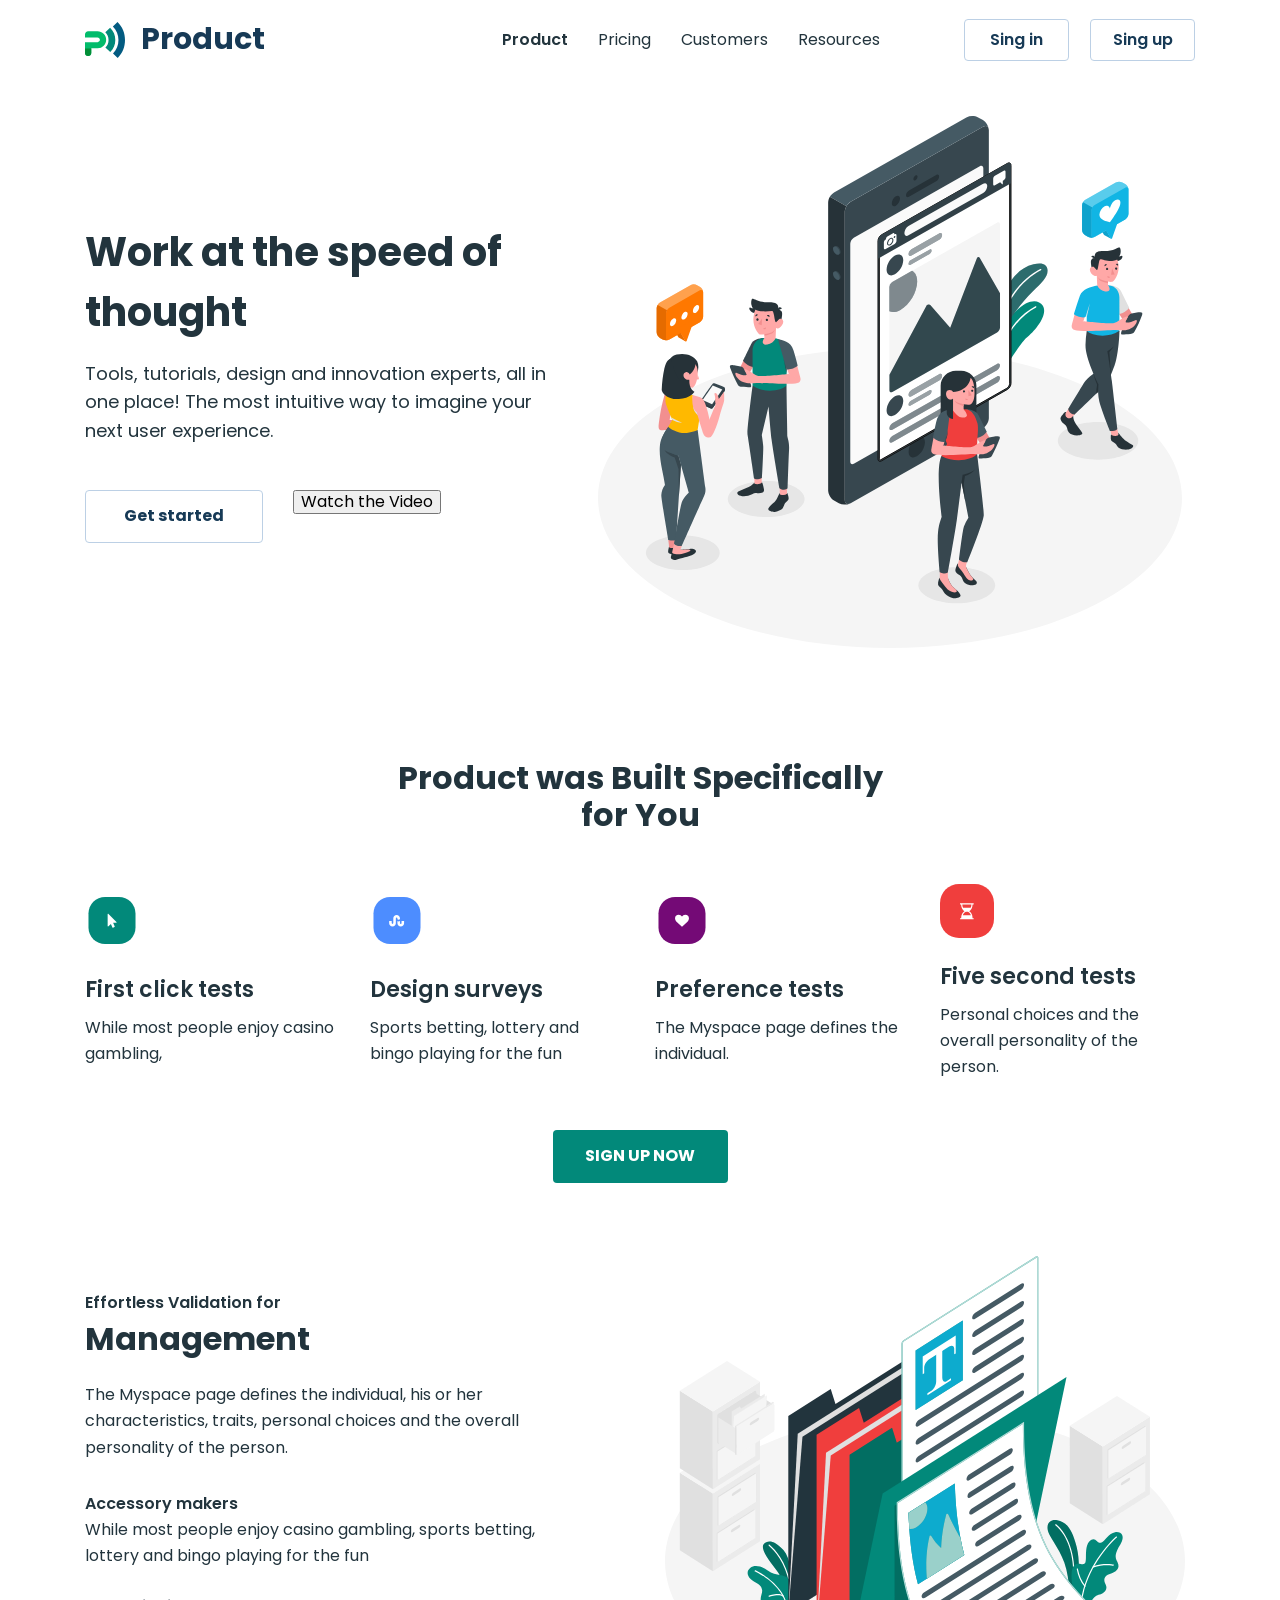
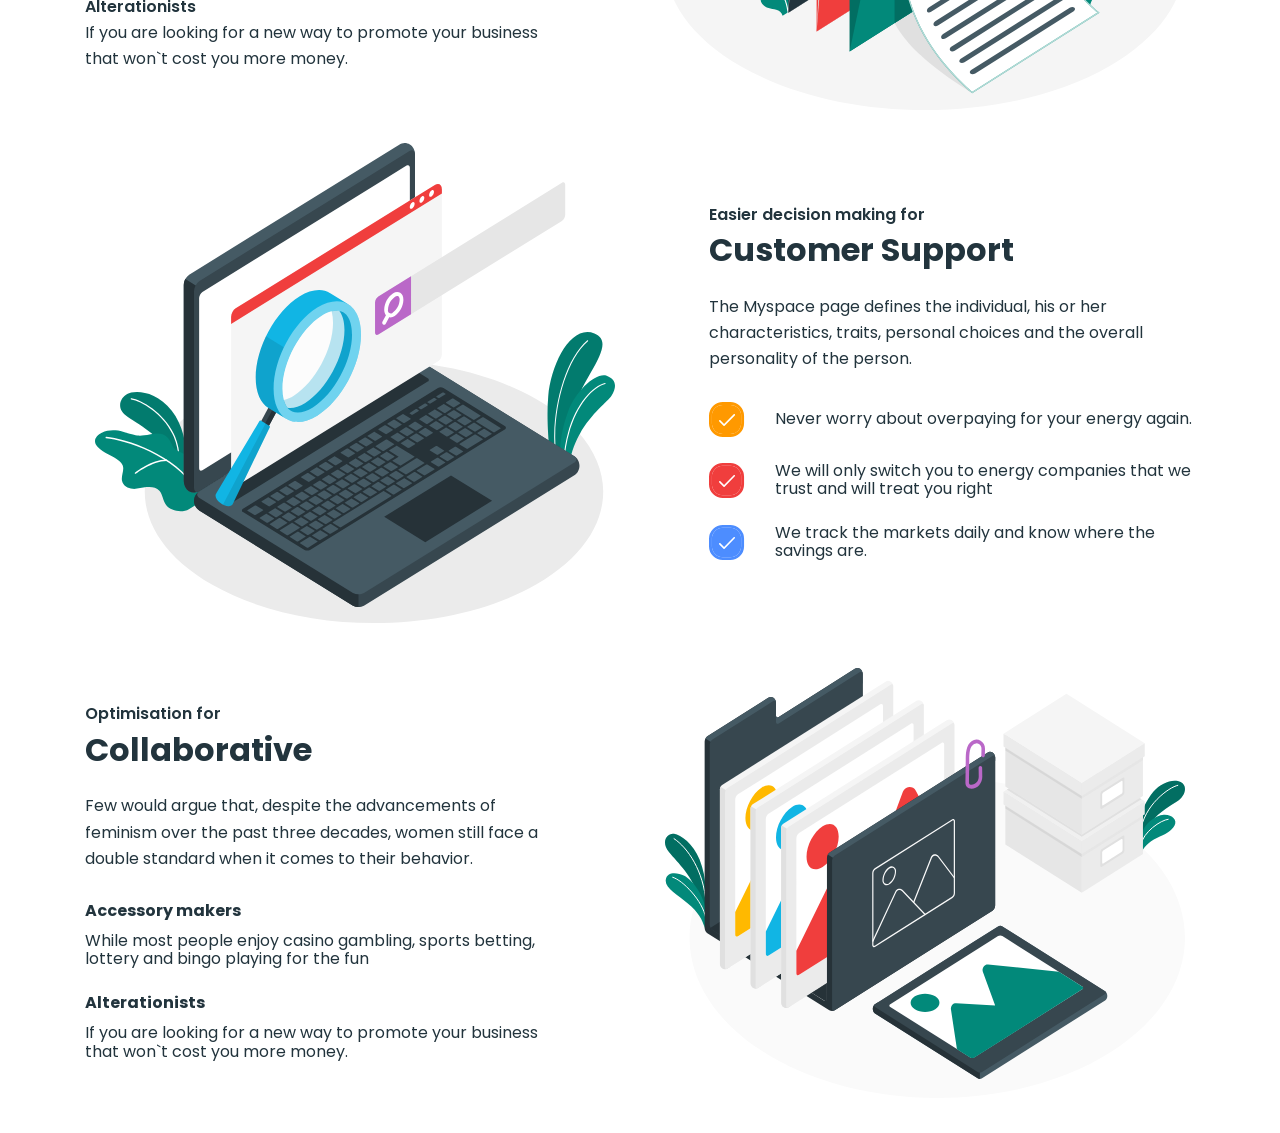
==== index.html @ 0f81ff78 "services" ====
<!DOCTYPE html>
<html lang="en">
<head>
    <meta charset="UTF-8">
    <meta name="viewport" content="width=device-width, initial-scale=1.0">
    <link rel="icon" href="./image/logo.svg" type="image/svg+xml">
    <title>Busines promotion</title>
    <link rel="stylesheet" href="https://cdnjs.cloudflare.com/ajax/libs/modern-normalize/3.0.1/modern-normalize.min.css"
        integrity="sha512-q6WgHqiHlKyOqslT/lgBgodhd03Wp4BEqKeW6nNtlOY4quzyG3VoQKFrieaCeSnuVseNKRGpGeDU3qPmabCANg=="
        crossorigin="anonymous" referrerpolicy="no-referrer" />
    <link rel="preconnect" href="https://fonts.googleapis.com">
    <link rel="preconnect" href="https://fonts.gstatic.com" crossorigin>
    <link
        href="https://fonts.googleapis.com/css2?family=Inter:wght@500;700&family=Montserrat:wght@400;500;600;700&family=Poppins:wght@500;700&family=Roboto:wght@400;500;700;900&display=swap"
        rel="stylesheet">
    <link rel="stylesheet" href="./css/style.css">
</head>
<body>
    <!-- header -->
    <header class="header">
        <div class="container header-container">
            <a class="header-logo logo" href="./index.html">
                <img src="./image/logo.svg" alt="logo" width="40" height="36">
                Product
            </a>
            <nav class="header-nav">
    
                <ul class="header-nav-list">
                    <li class="header-nav-item"><a class="header-nav-link current" href="./index.html">Product</a></li>
                    <li class="header-nav-item"><a class="header-nav-link" href="./pricing.html">Pricing</a></li>
                    <li class="header-nav-item"><a class="header-nav-link" href="./customers.html">Customers</a></li>
                    <li class="header-nav-item"><a class="header-nav-link" href="./resources.html">Resources</a></li>
                </ul>
    
            </nav>
            <ul class="header-btn-list">
                <li class="header-btn-item"><button class="header-btn" type="button">Sing in</button></li>
                <li class="header-btn-item"><button class="header-btn" type="button">Sing up</button></li>
            </ul>
        </div>
    </header>
    <main>
        <section class="hero">
        <div class="container hero-container">
                <div>
                    <div>
                        <h1 class="hero-title">Work at the speed of thought</h1>
                        <p class="hero-text">Tools, tutorials, design and innovation experts, all in one place! The most intuitive way to imagine your next user experience.</p>
                    </div>
                    <ul class="hero-btn-list">
                        <li class="hero-btn-item"><button class="hero-btn get-started" type="button">Get started</button></li>
                        <li class="hero-btn-item"><button class="hero-btn" type="button">Watch the Video</button></li>
                    </ul>
                </div>
                <img src="./image/hero-img.svg" alt="hero-img" width="610" height="555">
        </div>
        </section>
        <section class="product">
            <h2 class="product-title">Product was Built Specifically for You</h2>
            <div class="product-container container">
                <ul class="product-list">
                    <li class="product-item">
                        <img class="product-item-img" src="./image/icon-1.svg" alt="icon-1" width="54" height="54">
                        <h3 class="product-item-title">First click tests</h3>
                        <p class="product-item-text">While most people enjoy casino gambling,</p>
                    </li>
                    <li class="product-item">
                        <img class="product-item-img" src="./image/icon-2.svg" alt="icon-2" width="54" height="54">
                        <h3 class="product-item-title">Design surveys</h3>
                        <p class="product-item-text">Sports betting, lottery and bingo playing for the fun</p>
                    </li>
                    <li class="product-item">
                        <img class="product-item-img" src="./image/icon-3.svg" alt="icon-3" width="54" height="54">
                        <h3 class="product-item-title">Preference tests</h3>
                        <p class="product-item-text">The Myspace page defines the individual.</p>
                    </li>
                    <li class="product-item">
                        <img class="product-item-img" src="./image/icon-4.svg" alt="icon-4" width="54" height="54">
                        <h3 class="product-item-title">Five second tests</h3>
                        <p class="product-item-text">Personal choices and the overall personality of the person. </p>
                    </li>
                </ul>
            </div>
            <button class="product-btn" type="button">sign up now</button>
        </section>
        <section class="services">
            <h2 class="services-title hidden">Services</h2>
            <div class="container sirvices-container">
                <ul class="services-list">
                    <li class="services-item">
                        <div class="item">
                            <div class="item-text">
                                <span class="services-item-subtitle">Effortless Validation for</span>
                                <h3 class="services-item-title">Management</h3>
                                <p class="services-item-text">The Myspace page defines the individual, his or her characteristics, traits, personal choices and the overall
                                    personality of the person.
                                </p>
                                <ul class="management-list">
                                    <li class="management-item">
                                        <h4 class="management-item-title">Accessory makers</h4>
                                        <p class="management-item-text">While most people enjoy casino gambling, sports betting, lottery and bingo playing for the fun</p>
                                    </li>
                                    <li class="management-item">
                                        <h4 class="management-item-title">Alterationists</h4>
                                        <p class="management-item-text">If you are looking for a new way to promote your business that won`t cost you more money. </p>
                                    </li>
                                </ul>
                            </div>
                            <div class="item-img"><img src="./image/management-img.svg" alt="management-img" width="540" height="500"></div>
                        </div>
                    </li>
                    <li class="services-item">
                        <div class="item second-item">
                            <div class="item-text">
                                <span class="services-item-subtitle">Easier decision making for</span>
                                <h3 class="services-item-title">Customer Support</h3>
                                <p class="services-item-text">The Myspace page defines the individual, his or her characteristics, traits, personal choices and the overall
                                    personality of the person.</p>
                                <ul class="support-list">
                                    <li class="support-item">
                                        <img src="./image/icon-orange.svg" alt="">
                                        <p class="support-item-text">Never worry about overpaying for your energy again. </p>
                                    </li>
                                    <li class="support-item">
                                        <img src="./image/icon-red.svg" alt="">
                                        <p class="support-item-text">We will only switch you to energy companies that we trust and will treat you right</p>
                                    </li>
                                    <li class="support-item">
                                        <img src="./image/icon-blue.svg" alt="">
                                        <p class="support-item-text">We track the markets daily and know where the savings are.</p>
                                    </li>
                                </ul>
                            </div>
                            <div class="item-img"><img src="./image/support-img.svg" alt="support-img" width="540" height="500"></div>
                        </div>
                    </li>
                    <li class="services-item">
                        <div class="item">
                            <div class="item-text">
                                <span class="services-item-subtitle">Optimisation for</span>
                                <h3 class="services-item-title">Collaborative</h3>
                                <p class="services-item-text">Few would argue that, despite the advancements of feminism over the past three decades, women still face a double
                                    standard when it comes to their behavior.</p>
                                <ul class="collaborative-list">
                                    <li class="collaborative-item">
                                        <h4 class="collaborative-item-title">Accessory makers</h4>
                                        <p class="collaborative-item-text">While most people enjoy casino gambling, sports betting, lottery and bingo playing for the fun</p>
                                    </li>
                                    <li class="collaborative-item">
                                        <h4 class="collaborative-item-title">Alterationists</h4>
                                        <p class="collaborative-item-text">If you are looking for a new way to promote your business that won`t cost you more money. </p>
                                    </li>
                                </ul>
                            </div>
                            <div class="item-img"><img src="./image/collaboration-img.svg" alt="collaboration-img" width="540" height="500"></div>
                        </div>
                    </li>
                </ul>
            </div>
        </section>
    </main>
</body>
</html>
---- css/style.css ----
body {
    font-family: Poppins, sans-serif;
    color: #22343d;
    background-color: #fff;
}

a {
    text-decoration: none;
}

ul {
    list-style-type: none;
    padding-left: 0;
    margin: 0;
}

h1, h2, h3, h4, h5, h6, p {
    margin: 0;
}

img {
    display: block;
}

button {
    cursor: pointer;
    font-family: inherit;
}

.hidden {
    position: absolute;
    width: 1px;
    height: 1px;
    padding: 0;
    margin: -1px;
    overflow: hidden;
    clip: rect(0, 0, 0, 0);
    white-space: nowrap;
    border: 0;
}

/* HEADER */

.header {
}

.header-container {
    display: flex;
    align-items: center;
}

.header-logo {
    margin-right: 237px;
    display: flex;
    align-items: center;
    gap: 16px;
    font-weight: 700;
    font-size: 30px;
    line-height: 0.93;
    color: #173a56;
}

.logo {

}

.header-nav {
    margin-right: auto;
}

.header-nav-list {
    display: flex;
    gap: 30px;
}

.header-nav-item {}

.header-nav-link {
    padding: 26px 0;
    display: block;
    line-height: 175%;
    color: #22343d;
}

.current {
    font-weight: 600;
}

.header-btn-list {
    display: flex;
    gap: 21px;
}

.header-btn-item {}

.header-btn {
    border: 1px solid #bcd0e5;
    border-radius: 4px;
    min-width: 105px;
    height: 42px;
    background-color: transparent;
    font-weight: 600;
    text-align: center;
    color: #173a56;
}

.header-btn:hover,
.header-btn:focus {
    color: #fff;
    border: none;
    background-color: #02897a;
}

.container {
    margin: 0 auto;
    padding: 0 20px;
    width: 1150px;
}

/* HERO */

.hero {
    padding-top: 25px;
    padding-bottom: 100px;
}

.hero-container {
    display: flex;
    align-items: center;
    justify-content: space-between;
}

.hero-btn-list {
    display: flex;
    gap: 30px;
    margin-top: 45px;
}

.hero-text {
    max-width: 465px;
    font-size: 18px;
    line-height: 156%;
    font-weight: 400;
    margin-top: 18px;
}

.hero-title {
    max-width: 452px;
    font-weight: 700;
    font-size: 40px;
    line-height: 150%;
    color: #22343d
}

.get-started {
    border: 1px solid #bcd0e5;
    background-color: transparent;
    font-weight: 700;
    text-align: center;
    color: #173a56;
    border-radius: 4px;
    width: 178px;
    height: 53px;
}

.get-started:hover,
.get-started:focus {
    color: #fff;
    background-color: #02897a;
    border: none;
}

/* PRODUCT */

.product {
    padding-bottom: 50px;
}

.product-title {
    font-weight: 700;
    font-size: 32px;
    text-align: center;
    padding-bottom: 50px;
    max-width: 530px;
    margin: 0 auto;
}

.product-container {
}

.product-list {
    flex-direction: row;
    display: flex;
    align-items: center;
    justify-content: space-between;
    gap: 30px;
    margin-bottom: 50px;
}

.product-item-title {
    margin-bottom: 13px;
    font-weight: 600;
    font-size: 22px;
    color: #22343d;
}

.product-item-text {
    font-weight: 400;
    font-size: 16px;
    line-height: 163%;
    color: #22343d;
}

.product-item-img {
    margin-bottom: 26px;
}

.product-item {
    flex-direction: column;
    width: calc((100% - 90px) / 4);
    
}

.product-btn {
    border: none;
    border-radius: 4px;
    min-width: 175px;
    min-height: 53px;
    background-color: #02897a;
    font-weight: 700;
    color: #fff;
    text-transform: uppercase;
    display: block;
    margin-right: auto;
    margin-left: auto;
}

/* SERVICES */

.services {}

.services-title {}

.sirvices-container {
}

.services-list {
}

.second-item {
    flex-direction: row-reverse;
}

.services-item {
    display: flex;
    align-items: center;
}

.item {
    display: flex;
    gap: 84px;

}

.item-text {
    display: flex;
    flex-direction: column;
    justify-content: center;
}

.services-item-title {
    font-weight: 700;
    font-size: 32px;
    margin-top: 8px;
    margin-bottom: 25px;
}

.services-item-text {
    line-height: 163%;
    margin-bottom: 30px;
}

.management-list {
    display: flex;
    flex-direction: column;
    gap: 25px;
}

.management-item {}

.management-item-title {
    font-weight: 600;
    line-height: 163%;
}

.management-item-text {
    line-height: 163%;
}

.item-img {}

.support-list {
    display: flex;
    flex-direction: column;
    gap: 25px;
}

.support-item {
    display: flex;
    gap: 30px;
}

.support-item-text {
    display: flex;
    flex-direction: column;
    justify-content: center;
}

.collaborative-list {
    display: flex;
    flex-direction: column;
    gap: 25px;
}

.collaborative-item {}

.collaborative-item-title {
    margin-bottom: 12px;
}

.collaborative-item-text {}

.services-item-subtitle {
    font-weight: 600;
}
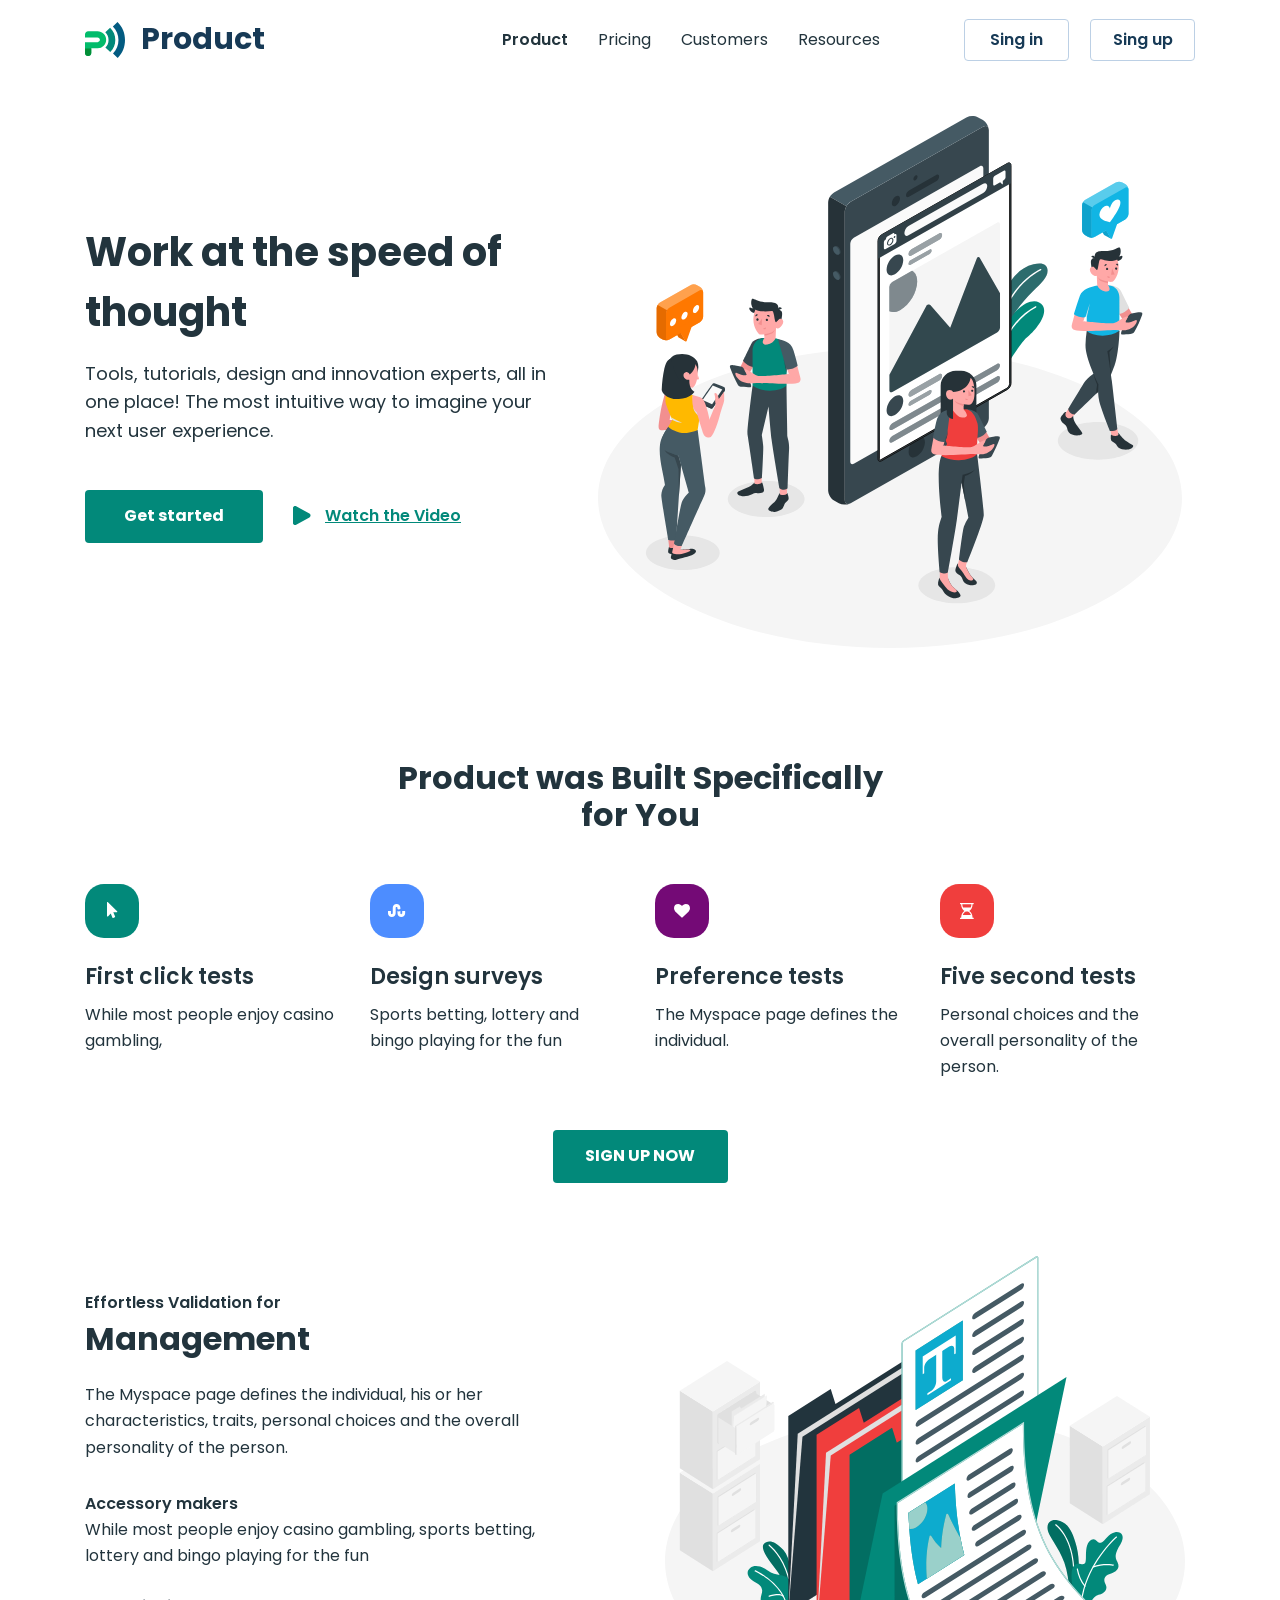
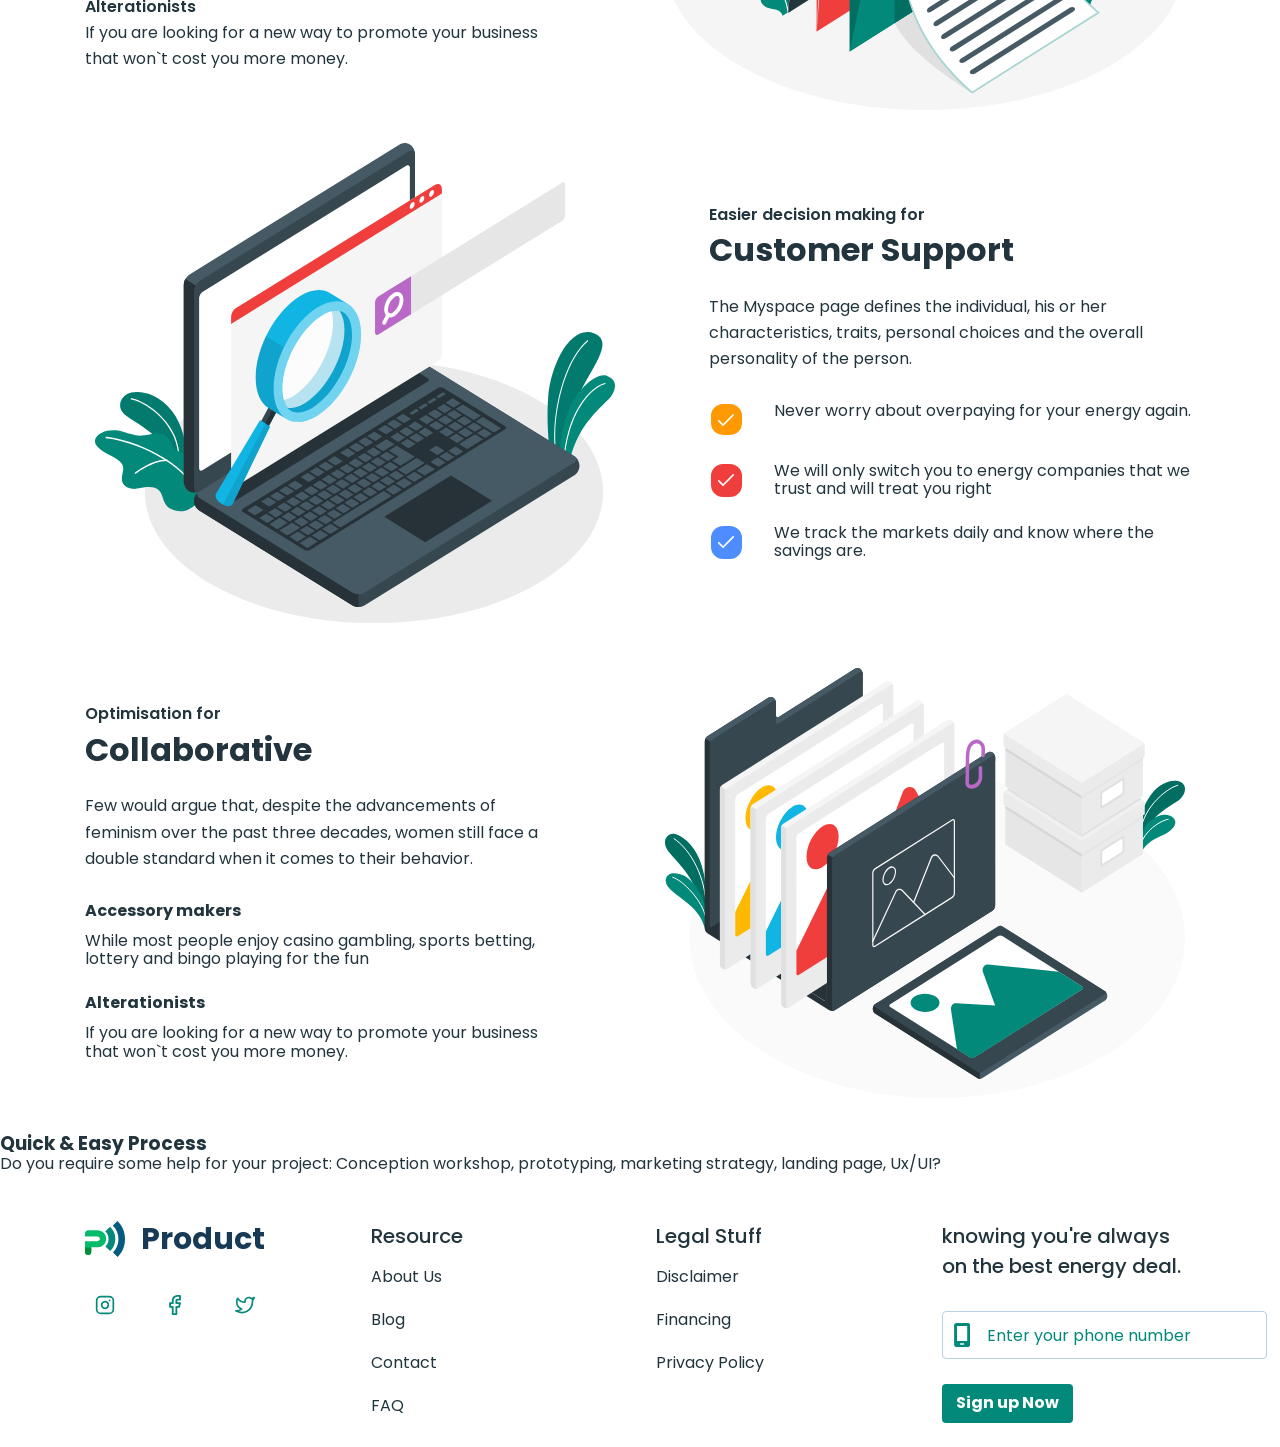
==== commit fdf38b46: "new section" ====
--- a/index.html
+++ b/index.html
@@ -48,8 +48,12 @@
                         <p class="hero-text">Tools, tutorials, design and innovation experts, all in one place! The most intuitive way to imagine your next user experience.</p>
                     </div>
                     <ul class="hero-btn-list">
-                        <li class="hero-btn-item"><button class="hero-btn get-started" type="button">Get started</button></li>
-                        <li class="hero-btn-item"><button class="hero-btn" type="button">Watch the Video</button></li>
+                        <li class="hero-btn-item">
+                            <button class="hero-btn get-started" type="button">Get started</button>
+                        </li>
+                        <li class="hero-btn-item">
+                            <button class="hero-btn video-btn" type="button">Watch the Video</button>
+                        </li>
                     </ul>
                 </div>
                 <img src="./image/hero-img.svg" alt="hero-img" width="610" height="555">
@@ -60,22 +64,38 @@
             <div class="product-container container">
                 <ul class="product-list">
                     <li class="product-item">
-                        <img class="product-item-img" src="./image/icon-1.svg" alt="icon-1" width="54" height="54">
+                        <!-- <div class="product-box">
+                            <svg class="prosuct-icon" width="11" height="18">
+                                <use href="./image/icons.svg#icon-cursor"></use>
+                            </svg>
+                        </div> -->
                         <h3 class="product-item-title">First click tests</h3>
                         <p class="product-item-text">While most people enjoy casino gambling,</p>
                     </li>
                     <li class="product-item">
-                        <img class="product-item-img" src="./image/icon-2.svg" alt="icon-2" width="54" height="54">
+                        <!-- <div class="product-box">
+                            <svg class="prosuct-icon" width="18" height="18">
+                                <use href="./image/icons.svg#icon-wave"></use>
+                            </svg>
+                        </div> -->
                         <h3 class="product-item-title">Design surveys</h3>
                         <p class="product-item-text">Sports betting, lottery and bingo playing for the fun</p>
                     </li>
                     <li class="product-item">
-                        <img class="product-item-img" src="./image/icon-3.svg" alt="icon-3" width="54" height="54">
+                        <!-- <div class="product-box">
+                            <svg class="prosuct-icon" width="16" height="18">
+                                <use href="./image/icons.svg#icon-heart"></use>
+                            </svg>
+                        </div> -->
                         <h3 class="product-item-title">Preference tests</h3>
                         <p class="product-item-text">The Myspace page defines the individual.</p>
                     </li>
                     <li class="product-item">
-                        <img class="product-item-img" src="./image/icon-4.svg" alt="icon-4" width="54" height="54">
+                        <!-- <div class="product-box">
+                            <svg class="prosuct-icon" width="14" height="18">
+                                <use href="./image/icons.svg#icon-clock"></use>
+                            </svg>
+                        </div> -->
                         <h3 class="product-item-title">Five second tests</h3>
                         <p class="product-item-text">Personal choices and the overall personality of the person. </p>
                     </li>
@@ -118,15 +138,12 @@
                                     personality of the person.</p>
                                 <ul class="support-list">
                                     <li class="support-item">
-                                        <img src="./image/icon-orange.svg" alt="">
                                         <p class="support-item-text">Never worry about overpaying for your energy again. </p>
                                     </li>
                                     <li class="support-item">
-                                        <img src="./image/icon-red.svg" alt="">
                                         <p class="support-item-text">We will only switch you to energy companies that we trust and will treat you right</p>
                                     </li>
                                     <li class="support-item">
-                                        <img src="./image/icon-blue.svg" alt="">
                                         <p class="support-item-text">We track the markets daily and know where the savings are.</p>
                                     </li>
                                 </ul>
@@ -158,6 +175,93 @@
                 </ul>
             </div>
         </section>
+        <search class="experts">
+            <h3 class="experts-title">Quick & Easy Process</h3>
+            <p class="experts-text">Do you require some help for your project: Conception workshop,
+                prototyping, marketing strategy, landing page, Ux/UI?  
+            </p>
+            <ul class="expert-list">
+                <li class="expert-item"><img src="" alt=""></li>
+                <li class="expert-item"></li>
+                <li class="expert-item"></li>
+                <li class="expert-item"></li>
+            </ul>
+        </search>
+        <section class="footer">
+            <div class="container footer-container">
+                <div class="footer-logo-container">
+                    <a class="footer-logo" href="./index.html">
+                        <img src="./image/logo.svg" alt="logo" width="40" height="36" class="footer-logo-link">
+                        <span class="footer-brand-name">Product</span>
+                    </a>
+                    <ul class="socials-footer-list">
+                        <li class="social-footer-item">
+                            <a href="https://www.instagram.com/" target="_blank" aria-label="instagram-link">
+                                <div class="social-box">
+                                    <svg class="social-icons" width="20" height="20">
+                                        <use href="./image/socials.svg#instagram"></use>
+                                    </svg>
+                                </div>
+                            </a>    
+                        </li>
+                        <li class="social-footer-item">
+                            <a href="https://www.facebook.com/" target="_blank" aria-label="faceboock-link">
+                                <div class="social-box">
+                                    <svg class="social-icons" width="20" height="20">
+                                        <use href="./image/socials.svg#faceboock"></use>
+                                    </svg>
+                                </div>
+                            </a>    
+                        </li>
+                        <li class="social-footer-item">
+                            <a href="https://x.com/" target="_blank" aria-label="twitter-link">
+                                <div class="social-box">
+                                    <svg class="social-icons" width="20" height="20">
+                                        <use href="./image/socials.svg#x"></use>
+                                    </svg>
+                                </div>
+                            </a>    
+                        </li>
+                    </ul>
+                </div>
+                <nav class="resource">
+                    <h3 class="footer-heading">Resource</h3>
+                    <ul class="resource-list">
+                        <li class="resource-item"><a class="footer-link" href="#">About Us</a></li>
+                        <li class="resource-item"><a class="footer-link" href="#">Blog</a></li>
+                        <li class="resource-item"><a class="footer-link" href="#">Contact</a></li>
+                        <li class="resource-item"><a class="footer-link" href="#">FAQ</a></li>
+                    </ul>
+                </nav>
+                <nav class="stuff footer-nav">
+                    <h3 class="footer-heading">Legal Stuff</h3>
+                    <ul class="stuff-list">
+                        <li class="stuff-item"><a class="footer-link" href="#">Disclaimer</a></li>
+                        <li class="stuff-item"><a class="footer-link" href="#">Financing</a></li>
+                        <li class="stuff-item"><a class="footer-link" href="#">Privacy Policy</a></li>
+                    </ul>
+                </nav>
+                <div class="subscribe">
+                    <h3 class="footer-heading subscribe-heading">knowing you're always on the best energy deal.</h3>
+                    <!-- <p class="footer-subscribe-text">Enter your phone number to sign up</p> -->
+                    <form class="footer-form" action="#" method="post" aria-label="Sign up form">
+                        <label class="input-with-icon" for="phone">                        
+                            <input class="input-row-phone" 
+                                id="phone" 
+                                name="phone" 
+                                type="tel" 
+                                inputmode="tel" 
+                                placeholder="Enter your phone number" required>                            
+                            <svg class="phone-icon" width="16" height="24">
+                                <use href="./image/socials.svg#phone"></use>
+                            </svg>
+                        </label>
+                        <button type="submit" class="button btn-subscribe">Sign up Now</button>
+                    </form>
+
+                </div>
+            </div>
+        </section>
     </main>
 </body>
 </html>
--- a/css/style.css
+++ b/css/style.css
@@ -134,6 +134,10 @@
     display: flex;
     gap: 30px;
     margin-top: 45px;
+    align-items: center;
+}
+
+.hero-btn-item {
 }
 
 .hero-text {
@@ -153,24 +157,104 @@
 }
 
 .get-started {
-    border: 1px solid #bcd0e5;
-    background-color: transparent;
+    border: none;
+    background-color: #02897a;
     font-weight: 700;
     text-align: center;
-    color: #173a56;
+    color: #fff;
     border-radius: 4px;
     width: 178px;
     height: 53px;
 }
 
-.get-started:hover,
+/* .get-started:hover,
 .get-started:focus {
     color: #fff;
     background-color: #02897a;
     border: none;
+} */
+
+.video-btn {
+    display: inline-flex;
+    align-items: center;
+    background-color: transparent;
+    font-weight: 600;
+    text-decoration: underline;
+    text-decoration-skip-ink: none;
+    color: #02897a;
+    border: none;
+    padding-left: 32px;
+    min-width: 20px;
+    min-height: 20px;
+    position: relative;
+}
+
+.video-btn::before {
+    content: "";
+    position: absolute;
+    left: 0;
+    top: 50%;
+    transform: translateY(-50%);
+    width: 20px;
+    height: 20px;
+    background-image: url("../image/play.svg");
+    background-size: contain;
+    background-repeat: no-repeat
 }
 
 /* PRODUCT */
+
+.product-item-title::before {
+    content: "";
+    display: block;
+    border-radius: 19px;
+    width: 54px;
+    height: 54px;
+    background-color: #4d8dff;
+    margin-bottom: 26px;
+}
+
+.product-item:nth-child(1) .product-item-title::before {
+    background-color: #02897a;
+    background-image: url(../image/cursor.svg);
+    background-repeat: no-repeat;
+    background-position: center;
+
+}
+.product-item:nth-child(2) .product-item-title::before {
+    background-color: #4d8dff;
+    background-image: url(../image/wave.svg);
+    background-repeat: no-repeat;
+    background-position: center;
+}
+
+.product-item:nth-child(3) .product-item-title::before {
+    background-color: #740a76;
+    background-image: url(../image/heart.svg);
+    background-repeat: no-repeat;
+    background-position: center;
+}
+
+.product-item:nth-child(4) .product-item-title::before {
+    background-color: #f03e3d;
+    background-image: url(../image/clock.svg);
+    background-repeat: no-repeat;
+    background-position: center;
+}
+
+.product-box {
+    border-radius: 19px;
+    width: 54px;
+    height: 54px;
+    display: flex;
+    align-items: center;
+    justify-content: center;
+    margin-bottom: 24px;
+}
+
+.prosuct-icon {
+    fill: #fff;
+}
 
 .product {
     padding-bottom: 50px;
@@ -191,7 +275,6 @@
 .product-list {
     flex-direction: row;
     display: flex;
-    align-items: center;
     justify-content: space-between;
     gap: 30px;
     margin-bottom: 50px;
@@ -218,7 +301,6 @@
 .product-item {
     flex-direction: column;
     width: calc((100% - 90px) / 4);
-    
 }
 
 .product-btn {
@@ -235,6 +317,8 @@
     margin-left: auto;
 }
 
+
+
 /* SERVICES */
 
 .services {}
@@ -312,8 +396,40 @@
 
 .support-item-text {
     display: flex;
-    flex-direction: column;
+    flex-direction: row;
     justify-content: center;
+}
+
+.support-item-text::before {
+    content: "";
+    display: block;
+    border: 2.92px solid #fff;
+    border-radius: 14px;
+    min-width: 35px;
+    min-height: 35px;
+    background-color: #f03e3d;
+    margin-right: 30px;
+}
+
+.support-item:nth-child(1) .support-item-text::before {
+    background-image: url(../image/check.svg);
+    background-position: center;
+    background-repeat: no-repeat;
+    background-color: #f90;
+}
+
+.support-item:nth-child(2) .support-item-text::before {
+    background-image: url(../image/check.svg);
+    background-position: center;
+    background-repeat: no-repeat;
+    background-color: #f03e3d;
+}
+
+.support-item:nth-child(3) .support-item-text::before {
+    background-image: url(../image/check.svg);
+    background-position: center;
+    background-repeat: no-repeat;
+    background-color: #4d8dff;
 }
 
 .collaborative-list {
@@ -332,4 +448,396 @@
 
 .services-item-subtitle {
     font-weight: 600;
+}
+
+/* FOOTER */
+
+/* .footer-container {
+    display: flex;
+}
+
+.footer-logo {
+    margin-right: 146px;
+    display: flex;
+    align-items: center;
+    gap: 16px;
+    font-weight: 700;
+    font-size: 30px;
+    line-height: 0.93;
+    color: #173a56;
+    max-width: 178px;
+}
+
+.footer-brand-name {
+    font-weight: 700;
+    font-size: 30px;
+    line-height: 93%;
+    color: #173a56;
+}
+
+.footer-heading {
+    margin-bottom: 8px;
+    font-weight: 500;
+    font-size: 20px;
+    line-height: 150%;
+    color: #22343d;
+}
+
+.socials-footer-list {
+    display: flex;
+    gap: 30px;
+    margin-top: 28px;
+    margin-left: 10px;
+}
+
+.social-icons {
+    fill: #02897a;
+    color: #02897a;
+}
+
+.resource {
+    margin-right: 129px;
+    display: flex;
+    align-items: center;
+    flex-direction: column;
+    min-width: 118px;
+    min-height: 205px;
+}
+
+.resource-list ,
+.stuff-list {
+    flex-direction: column;
+    display: flex;
+    padding: 0;
+    margin: 0;
+    list-style: none;
+}
+
+.resource-list .resource-item,
+.stuff-list .stuff-item {
+    flex: 1 1 0;
+}
+
+.resource-list .resource-item a,
+.stuff-list .stuff-item a {
+    display: block;
+    padding: 8px 12px;
+    box-sizing: border-box;
+}
+
+
+.stuff {
+    margin-right: 83px;
+    display: block;
+}
+
+.footer-nav {
+}
+
+.footer-link {
+    font-weight: 400;
+    font-size: 16px;
+    line-height: 219%;
+    color: #22343d;
+    display: flex;
+    justify-self: start;
+}
+
+.subscribe {
+    display: flex;
+    flex-direction: column;
+}
+
+.footer-heading {
+    font-weight: 500;
+    font-size: 20px;
+    line-height: 150%;
+    color: #22343d;
+}
+
+.subscribe-heading {
+    margin-bottom: 30px;
+    max-width: 280px;
+}
+
+
+.footer-form {
+    display: block;
+    position: relative;
+}
+
+.input-row-phone {
+    border: 1px solid #bcd0e5;
+    border-radius: 4px;
+    width: 325px;
+    height: 48px;
+    color: #02897a;
+    display: flex;
+    justify-content: flex-start;
+    padding-left: 0px;
+    outline: transparent;
+}
+
+.btn-subscribe {
+    border-radius: 4px;
+    min-width: 131px;
+    height: 39px;
+    border: none;
+    background-color: #02897a;
+    font-weight: 700;
+    text-align: center;
+    color: #fff;
+}
+
+.input-with-icon {
+    display: flex;
+    position: relative;
+    align-items: center;
+    margin-bottom: 25px
+}
+
+.input-with-icon input  {
+    padding: 10px 42px;
+    box-sizing: border-box;
+}
+
+.phone-icon {
+    position: absolute;
+    left: 12px;
+    top: 50%;
+    transform: translateY(-50%);
+    pointer-events: none;
+    fill: #02897a;
+}
+
+.input-row-phone::placeholder {
+    font-weight: 400;
+    font-size: 16px;
+    line-height: 175%;
+    color: #02897a;
+} */
+
+/* Footer layout */
+.footer {
+    background: #fff;
+    color: #22343d;
+    padding: 48px 0 24px;
+    box-sizing: border-box;
+}
+
+.footer-container {
+    display: flex;
+    gap: 32px;
+    align-items: flex-start;
+    flex-wrap: wrap;
+    max-width: 1150px;
+    margin: 0 auto;
+    padding: 0 20px;
+    box-sizing: border-box;
+}
+
+/* Columns */
+.footer-logo-container,
+.resource,
+.stuff,
+.subscribe {
+    flex: 1 1 0;
+    min-width: 180px;
+    box-sizing: border-box;
+}
+
+/* Brand */
+.footer-logo {
+    display: flex;
+    align-items: center;
+    gap: 16px;
+    font-weight: 700;
+    font-size: 30px;
+    color: #173a56;
+    max-width: 178px;
+    margin: 0 0 28px 0;
+}
+
+.footer-brand-name {
+    font-weight: 700;
+    font-size: 30px;
+    color: #173a56;
+}
+
+/* Socials */
+.socials-footer-list {
+    display: flex;
+    gap: 30px;
+    margin-top: 28px;
+}
+
+.social-icons {
+    color: #02897a;
+    width: 20px;
+    height: 20px;
+    display: block;
+    transition: color 180ms ease, stroke 180ms ease, transform 160ms ease;
+}
+
+.social-footer-item:hover .social-box,
+.social-footer-item:focus-within .social-box {
+    background-color: #02897a;
+    transform: translateY(-2px);
+}
+
+.social-footer-item:hover .social-icons,
+.social-footer-item:focus-within .social-icons {
+    color: #ffffff;
+    stroke: #ffffff;
+}
+
+.social-box {
+    display: inline-flex;
+    align-items: center;
+    justify-content: center;
+    width: 40px;
+    height: 40px;
+    border-radius: 100%;
+    background: transparent;
+    box-sizing: border-box;
+    transition: background-color 180ms ease, transform 160ms ease;
+}
+
+/* Headings and links */
+.footer-heading {
+    margin: 0 0 8px 0;
+    font-weight: 500;
+    font-size: 20px;
+    line-height: 150%;
+    color: #22343d;
+}
+
+.footer-link {
+    display: block;
+    font-weight: 400;
+    font-size: 16px;
+    line-height: 219%;
+    color: #22343d;
+    text-decoration: none;
+}
+
+/* Lists */
+.resource-list,
+.stuff-list {
+    display: flex;
+    flex-direction: column;
+    gap: 8px;
+    padding: 0;
+    margin: 0;
+    list-style: none;
+}
+
+/* Subscribe column */
+.subscribe {
+    display: flex;
+    flex-direction: column;
+}
+
+.subscribe-heading {
+    margin: 0 0 30px 0;
+    max-width: 280px;
+    color: #22343d;
+}
+
+/* Form and input with icon */
+.footer-form {
+    display: flex;
+    gap: 25px;
+    align-items: center;
+    flex-wrap: wrap;
+    margin: 0;
+}
+
+.input-with-icon {
+    position: relative;
+    display: inline-flex;
+    align-items: center;
+    width: 325px;
+    box-sizing: border-box;
+    margin: 0;
+}
+
+.input-with-icon input,
+.input-row-phone {
+    width: 325px;
+    height: 48px;
+    padding: 10px 12px 10px 44px;
+    /* space for icon */
+    border: 1px solid #bcd0e5;
+    border-radius: 4px;
+    box-sizing: border-box;
+    color: #02897a;
+    font-size: 16px;
+    line-height: 175%;
+    outline: none;
+    background: transparent;
+}
+
+
+.input-with-icon .phone-icon {
+    position: absolute;
+    left: 12px;
+    top: 50%;
+    transform: translateY(-50%);
+    pointer-events: none;
+    width: 16px;
+    height: 24px;
+    fill: #02897a;
+}
+
+/* Placeholder */
+.input-with-icon input::placeholder,
+.input-row-phone::placeholder {
+    color: #02897a;
+    opacity: 1;
+}
+
+/* Button */
+.btn-subscribe {
+    border-radius: 4px;
+    min-width: 131px;
+    height: 39px;
+    border: none;
+    background-color: #02897a;
+    font-weight: 700;
+    color: #fff;
+    cursor: pointer;
+    padding: 0 14px;
+    box-sizing: border-box;
+}
+
+/* Responsive */
+@media (max-width: 900px) {
+    .footer-container {
+        flex-direction: column;
+        gap: 20px;
+    }
+
+    .footer-logo-container,
+    .resource,
+    .stuff,
+    .subscribe {
+        min-width: 100%;
+        flex: 1 1 100%;
+    }
+
+    .input-with-icon {
+        width: 100%;
+        max-width: none;
+    }
+
+    .footer-form {
+        flex-direction: column;
+        align-items: stretch;
+        gap: 12px;
+    }
+
+    .btn-subscribe {
+        width: 100%;
+    }
 }
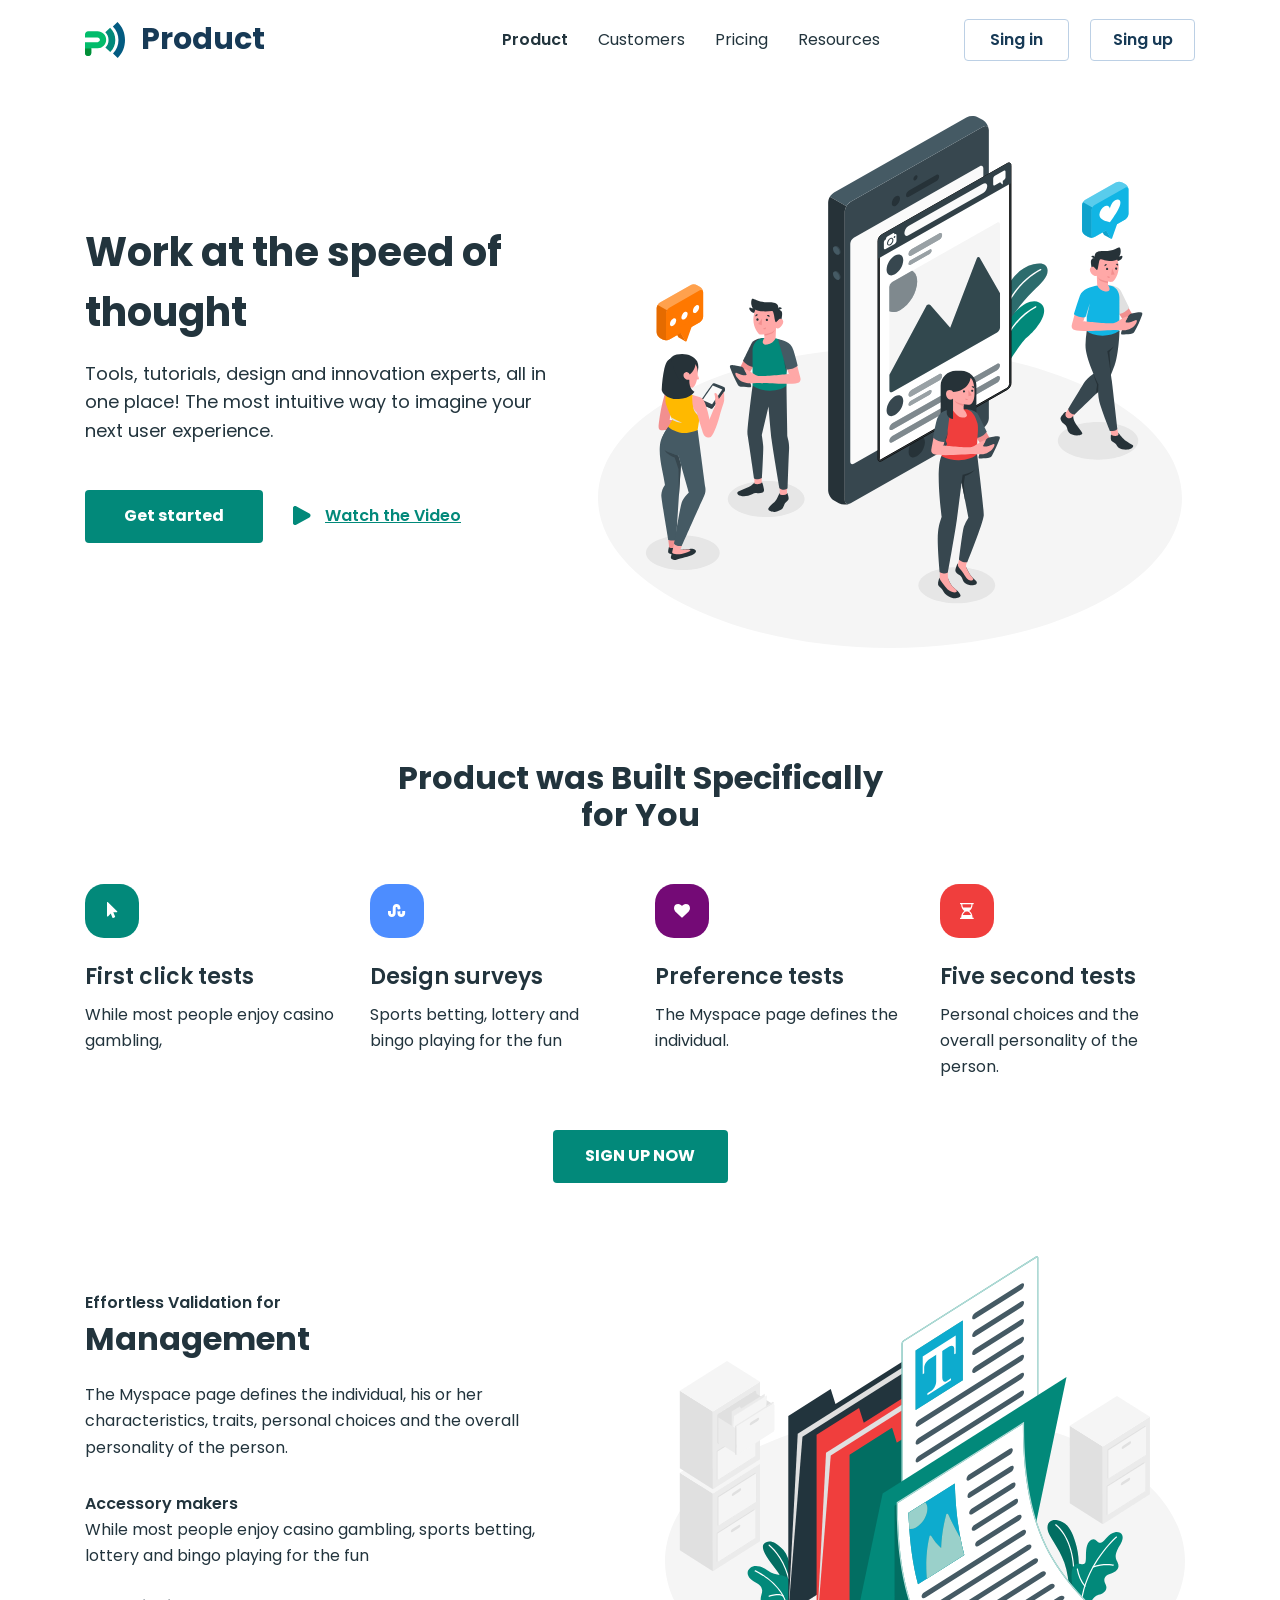
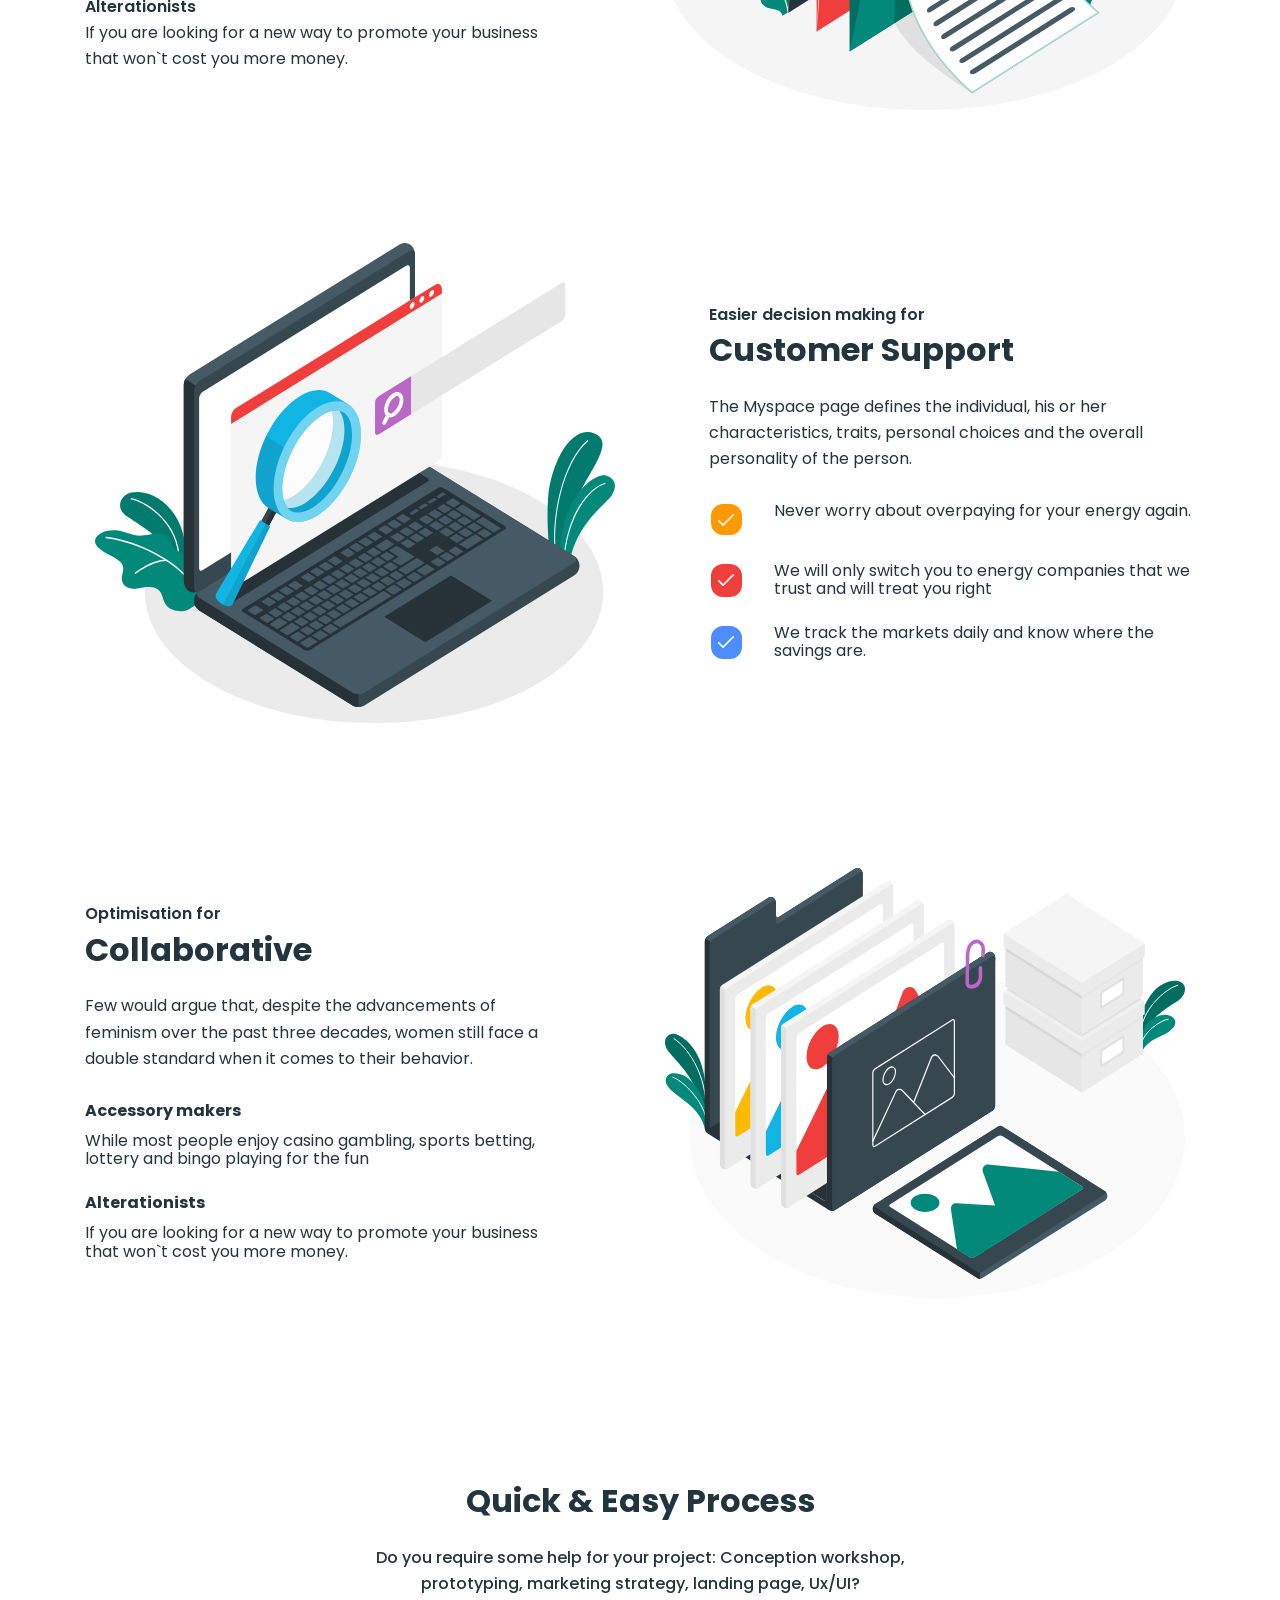
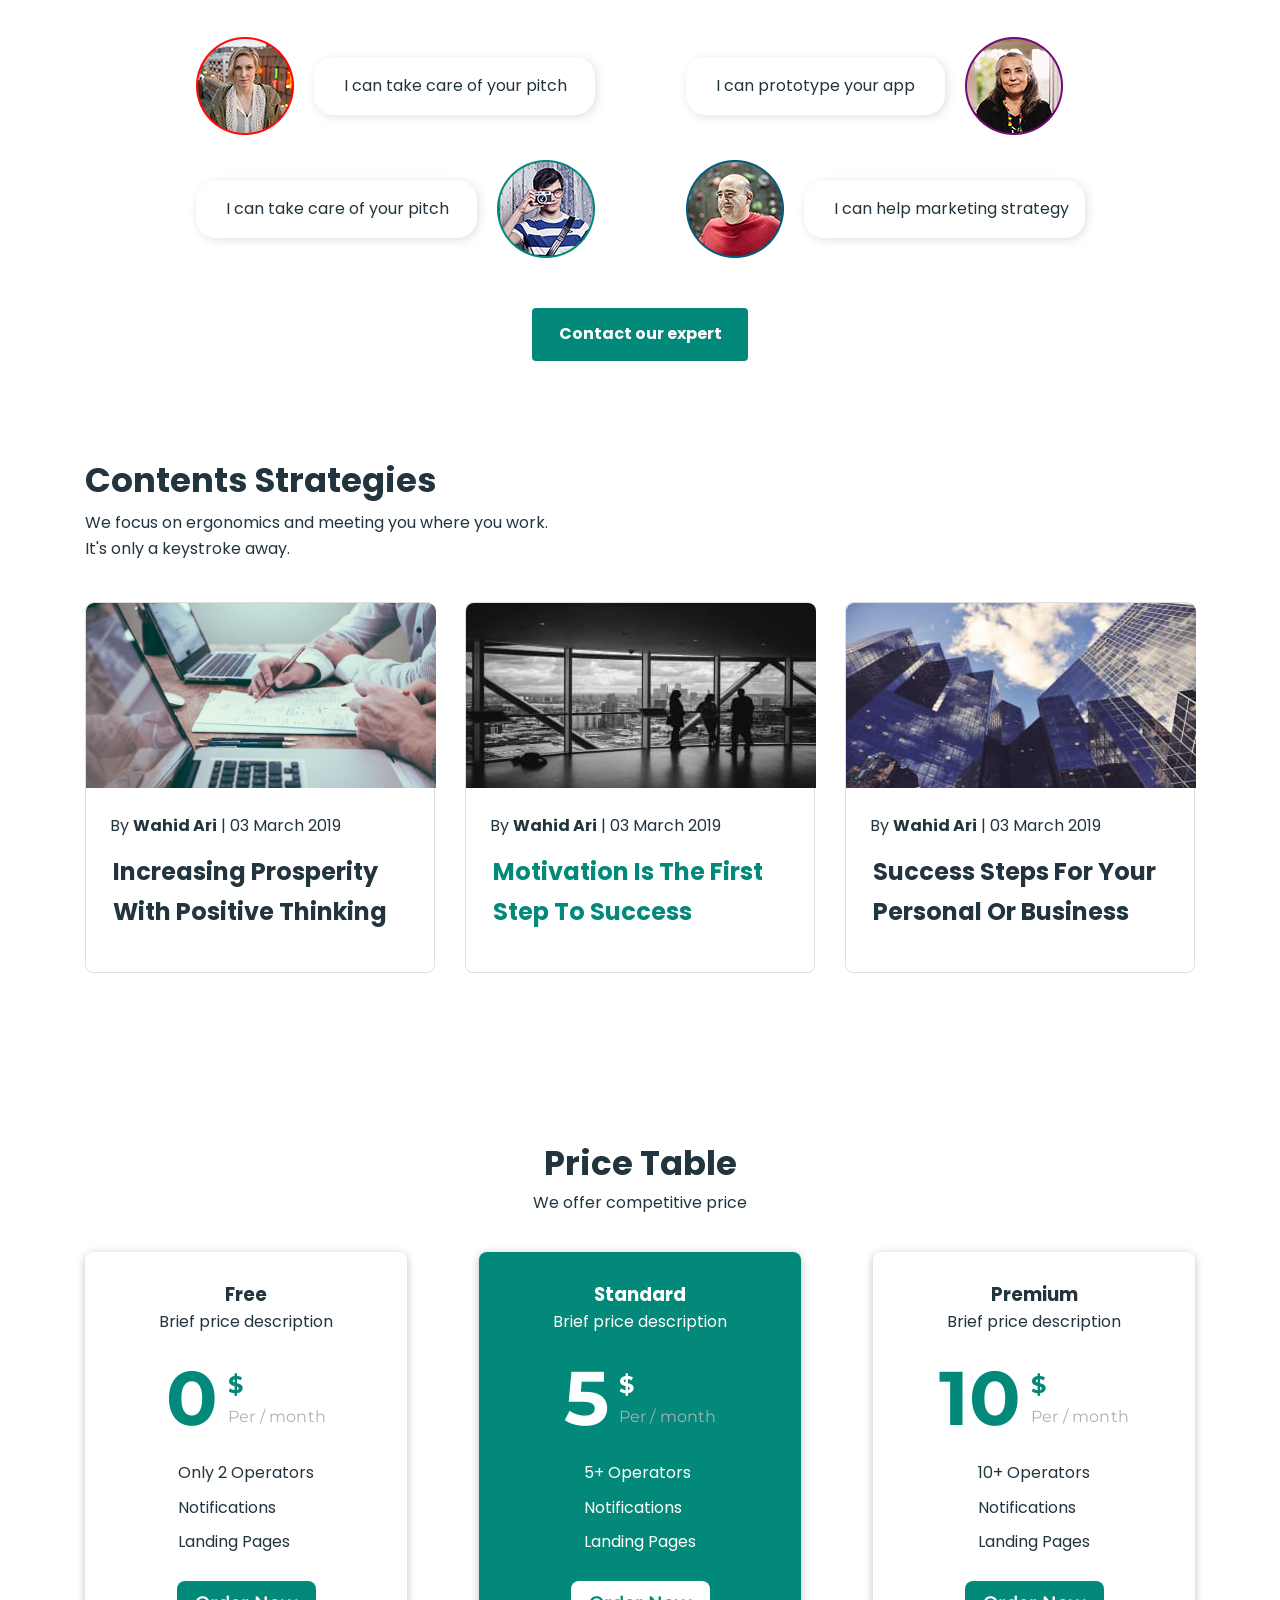
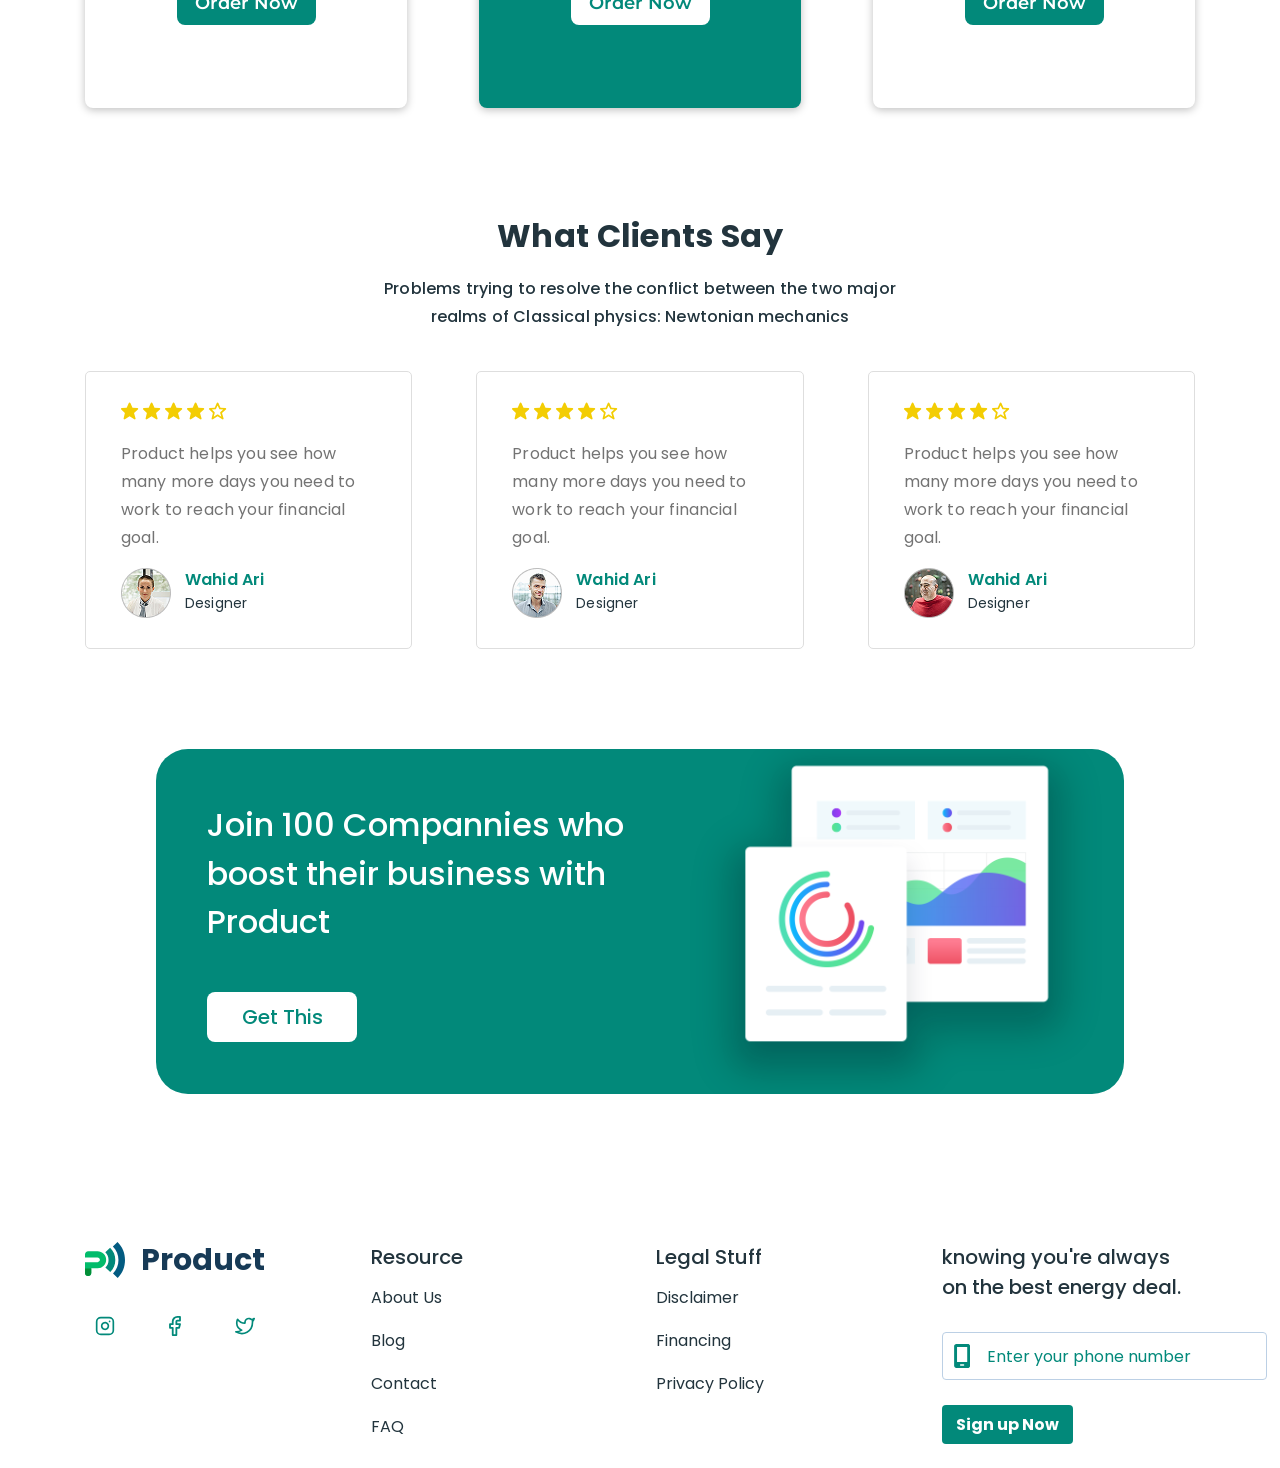
==== commit d115a734: "new page" ====
--- a/index.html
+++ b/index.html
@@ -11,7 +11,7 @@
     <link rel="preconnect" href="https://fonts.googleapis.com">
     <link rel="preconnect" href="https://fonts.gstatic.com" crossorigin>
     <link
-        href="https://fonts.googleapis.com/css2?family=Inter:wght@500;700&family=Montserrat:wght@400;500;600;700&family=Poppins:wght@500;700&family=Roboto:wght@400;500;700;900&display=swap"
+        href="https://fonts.googleapis.com/css2?family=Inter:wght@400;500;700&family=Montserrat:wght@400;500;600;700&family=Poppins:wght@400;500;700&family=Roboto:wght@400;500;700;900&display=swap"
         rel="stylesheet">
     <link rel="stylesheet" href="./css/style.css">
 </head>
@@ -27,8 +27,8 @@
     
                 <ul class="header-nav-list">
                     <li class="header-nav-item"><a class="header-nav-link current" href="./index.html">Product</a></li>
+                    <li class="header-nav-item"><a class="header-nav-link" href="./customers.html">Customers</a></li>
                     <li class="header-nav-item"><a class="header-nav-link" href="./pricing.html">Pricing</a></li>
-                    <li class="header-nav-item"><a class="header-nav-link" href="./customers.html">Customers</a></li>
                     <li class="header-nav-item"><a class="header-nav-link" href="./resources.html">Resources</a></li>
                 </ul>
     
@@ -175,18 +175,244 @@
                 </ul>
             </div>
         </section>
-        <search class="experts">
-            <h3 class="experts-title">Quick & Easy Process</h3>
-            <p class="experts-text">Do you require some help for your project: Conception workshop,
-                prototyping, marketing strategy, landing page, Ux/UI?  
-            </p>
-            <ul class="expert-list">
-                <li class="expert-item"><img src="" alt=""></li>
-                <li class="expert-item"></li>
-                <li class="expert-item"></li>
-                <li class="expert-item"></li>
-            </ul>
-        </search>
+        <section class="process">
+            <div class="process-container container">
+                <div class="process-text-box">
+                    <h2 class="process-title">Quick & Easy Process</h2>
+                    <p class="process-text">Do you require some help for your project: Conception workshop,
+                        prototyping, marketing strategy, landing page, Ux/UI?  
+                    </p>
+                </div>
+                <ul class="process-list">
+                    <li class="process-item">
+                        <img src="./image/pitch.png" alt="" width="98px" height="98px" >
+                        <p class="process-item-description">I can take care of your pitch</p>
+                    </li>
+                    <li class="process-item">
+                        <p class="process-item-description">I can prototype your app</p>
+                        <img src="./image/app.png" alt="" width="98px" height="98px" >
+                    </li>
+                    <li class="process-item">
+                        <p class="process-item-description">I can take care of your pitch</p>
+                        <img src="./image/pitch2.png" alt="" width="98px" height="98px" >
+                    </li>
+                    <li class="process-item">
+                        <img src="./image/strategy.png" alt="" width="98px" height="98px">
+                       <p class="process-item-description"> I can help marketing strategy</p>
+                    </li>
+                </ul>
+                <button class="process-btn" type="button">Contact our expert</button>
+            </div>
+        </section>
+        <section class="strategies">
+            <div class="strategies-container container">
+                <div class="strategies-title-box">
+                    <h2 class="strategies-title">Contents Strategies</h2>
+                    <p class="strategies-text">We focus on ergonomics and meeting you where you work. It's only a keystroke away.</p>
+                </div>
+                <ul class="strategies-list">
+                    <li class="strategies-item">
+                        <img class="strategies-img" src="./image/wc.jpg" alt="" width="350px" height="185px">
+                        
+                        <h4 class="strategies-meta">
+                            By <span class="strategies-author">Wahid Ari</span> | 03 March 2019
+                        </h4>
+                        
+                        <p class="strategies-article-title">
+                            Increasing Prosperity With Positive Thinking
+                        </p>
+                    </li>
+                    <li class="strategies-item">
+                        <img class="strategies-img" src="./image/Bitmap.jpg" alt="" width="350px" height="185px">
+                        
+                        <h4 class="strategies-meta">
+                            By <span class="strategies-author">Wahid Ari</span> | 03 March 2019
+                        </h4>
+                        
+                        <p class="strategies-article-title strategies-article-motivation">
+                            Motivation Is The First Step To Success
+                        </p>
+                    </li>
+                    <li class="strategies-item">
+                        <img class="strategies-img" src="./image/image.jpg" alt="" width="350px" height="185px">
+                        
+                        <h4 class="strategies-meta">
+                            By <span class="strategies-author">Wahid Ari</span> | 03 March 2019
+                        </h4>
+                        
+                        <p class="strategies-article-title">
+                            Success Steps For Your Personal Or Business
+                        </p>
+                    </li>
+                </ul>
+            </div>
+        </section>
+        <section class="price">
+            <div class="container price-container">
+                <h2 class="price-title">Price Table</h2>
+                <p class="price-text">We offer competitive price</p>
+                <ul class="price-list">
+                    <li class="price-item">
+                        <h3 class="card-name">Free</h3>
+                        <p class="card-text">Brief price description</p>
+                        <div class="per-month">
+                            <p class="money">0</p>
+                            <div class="per-month-right">
+                                <span class="currency">$</span>
+                                <p class="period">Per / month</p>
+                            </div>
+                        </div>
+                        <ul class="price-description-list">
+                            <li class="price-description-item">Only 2 Operators</li>
+                            <li class="price-description-item">Notifications</li>
+                            <li class="price-description-item">Landing Pages</li>
+                        </ul>
+                        <button type="button" class="price-btn button">Order Now</button>
+                    </li>
+                    <li class="price-item price-item-green">
+                        <h3 class="card-name card-name-green">Standard</h3>
+                        <p class="card-text card-text-green">Brief price description</p>
+                        <div class="per-month">
+                            <p class="money money-green">5</p>
+                            <div class="per-month-right">
+                                <span class="currency currency-green">$</span>
+                                <p class="period">Per / month</p>
+                            </div>
+                        </div>
+                        <ul class="price-description-list">
+                            <li class="price-description-item price-description-item-green">5+ Operators</li>
+                            <li class="price-description-item price-description-item-green">Notifications</li>
+                            <li class="price-description-item price-description-item-green">Landing Pages</li>
+                        </ul>
+                        <button type="button" class="price-btn button price-btn-green">Order Now</button>
+                    </li>
+                    <li class="price-item">
+                        <h3 class="card-name">Premium</h3>
+                        <p class="card-text">Brief price description</p>
+                        <div class="per-month">
+                            <p class="money">10</p>
+                            <div class="per-month-right">
+                                <span class="currency">$</span>
+                                <p class="period">Per / month</p>
+                            </div>
+                        </div>
+                        <ul class="price-description-list">
+                            <li class="price-description-item">10+ Operators</li>
+                            <li class="price-description-item">Notifications</li>
+                            <li class="price-description-item">Landing Pages</li>
+                        </ul>
+                        <button type="button" class="price-btn button">Order Now</button>
+                    </li>
+                </ul>
+            </div>
+        </section>
+        <section class="review">
+            <div class="container review-container">
+                <h2 class="review-title">What Clients Say</h2>
+                <p class="review-text">Problems trying to resolve the conflict between
+                the two major realms of Classical physics: Newtonian mechanics</p>
+                <ul class="review-list">
+                    <li class="review-item">
+                        <div class="star-box">
+                            <svg class="review-star"><use href="./image/stars.svg#star-fill"></use></svg>
+                            <svg class="review-star"><use href="./image/stars.svg#star-fill"></use></svg>
+                            <svg class="review-star"><use href="./image/stars.svg#star-fill"></use></svg>
+                            <svg class="review-star"><use href="./image/stars.svg#star-fill"></use></svg>
+                            <svg class="star"><use href="./image/stars.svg#star"></use></svg>
+                        </div>
+                        <p class="review-message">
+                            Product helps you see how many
+                            more days you need to work to
+                            reach your financial goal. 
+                        </p>
+                        <div class="review-author">
+                            <img src="./image/girl.png" alt="Wahid Ari" class="review-author-photo">
+                            <div class="review-author-info">
+                                <p class="review-author-name">Wahid Ari</p>
+                                <p class="review-author-role">Designer</p>
+                            </div>
+                        </div>
+                    </li>
+                    <li class="review-item">
+                        <div class="star-box">
+                            <svg class="review-star">
+                                <use href="./image/stars.svg#star-fill"></use>
+                            </svg>
+                            <svg class="review-star">
+                                <use href="./image/stars.svg#star-fill"></use>
+                            </svg>
+                            <svg class="review-star">
+                                <use href="./image/stars.svg#star-fill"></use>
+                            </svg>
+                            <svg class="review-star">
+                                <use href="./image/stars.svg#star-fill"></use>
+                            </svg>
+                            <svg class="star">
+                                <use href="./image/stars.svg#star"></use>
+                            </svg>
+                        </div>
+                        <p class="review-message">
+                            Product helps you see how many
+                            more days you need to work to
+                            reach your financial goal.
+                        </p>
+                        <div class="review-author">
+                            <img src="./image/grey.png" alt="Wahid Ari" class="review-author-photo">
+                            <div class="review-author-info">
+                                <p class="review-author-name">Wahid Ari</p>
+                                <p class="review-author-role">Designer</p>
+                            </div>
+                        </div>
+                    </li>
+                    <li class="review-item">
+                        <div class="star-box">
+                            <svg class="review-star">
+                                <use href="./image/stars.svg#star-fill"></use>
+                            </svg>
+                            <svg class="review-star">
+                                <use href="./image/stars.svg#star-fill"></use>
+                            </svg>
+                            <svg class="review-star">
+                                <use href="./image/stars.svg#star-fill"></use>
+                            </svg>
+                            <svg class="review-star">
+                                <use href="./image/stars.svg#star-fill"></use>
+                            </svg>
+                            <svg class="star">
+                                <use href="./image/stars.svg#star"></use>
+                                </svg>
+                        </div>
+                        <p class="review-message">
+                            Product helps you see how many
+                            more days you need to work to
+                            reach your financial goal.
+                        </p>
+                        <div class="review-author">
+                            <img src="./image/red.png" alt="Wahid Ari" class="review-author-photo">
+                            <div class="review-author-info">
+                                <p class="review-author-name">Wahid Ari</p>
+                                <p class="review-author-role">Designer</p>
+                            </div>
+                        </div>
+                    </li>
+                </ul>
+            </div>
+        </section>
+        <section class="promo">
+            <div class="container promo-container">
+                <div class="promo-left">
+                    <p class="promo-text">
+                        Join 100 Compannies who boost their business with Product
+                    </p>
+                    <button class="promo-btn button" type="button">
+                        Get This
+                    </button>
+                </div>
+                <div class="promo-right"><img src="./image/promo-img.svg" alt="" ></div>
+            </div>
+        </section>
+    </main>
+    <footer>
         <section class="footer">
             <div class="container footer-container">
                 <div class="footer-logo-container">
@@ -258,10 +484,10 @@
                         </label>
                         <button type="submit" class="button btn-subscribe">Sign up Now</button>
                     </form>
-
-                </div>
-            </div>
-        </section>
-    </main>
+    
+                </div>
+            </div>
+        </section>
+    </footer>
 </body>
 </html>
--- a/css/style.css
+++ b/css/style.css
@@ -41,9 +41,6 @@
 
 /* HEADER */
 
-.header {
-}
-
 .header-container {
     display: flex;
     align-items: center;
@@ -60,9 +57,6 @@
     color: #173a56;
 }
 
-.logo {
-
-}
 
 .header-nav {
     margin-right: auto;
@@ -73,7 +67,6 @@
     gap: 30px;
 }
 
-.header-nav-item {}
 
 .header-nav-link {
     padding: 26px 0;
@@ -90,8 +83,6 @@
     display: flex;
     gap: 21px;
 }
-
-.header-btn-item {}
 
 .header-btn {
     border: 1px solid #bcd0e5;
@@ -137,9 +128,6 @@
     align-items: center;
 }
 
-.hero-btn-item {
-}
-
 .hero-text {
     max-width: 465px;
     font-size: 18px;
@@ -166,13 +154,6 @@
     width: 178px;
     height: 53px;
 }
-
-/* .get-started:hover,
-.get-started:focus {
-    color: #fff;
-    background-color: #02897a;
-    border: none;
-} */
 
 .video-btn {
     display: inline-flex;
@@ -269,9 +250,6 @@
     margin: 0 auto;
 }
 
-.product-container {
-}
-
 .product-list {
     flex-direction: row;
     display: flex;
@@ -321,14 +299,10 @@
 
 /* SERVICES */
 
-.services {}
-
-.services-title {}
-
-.sirvices-container {
-}
-
 .services-list {
+    display: flex;
+    flex-direction: column;
+    gap: 100px;
 }
 
 .second-item {
@@ -370,8 +344,6 @@
     gap: 25px;
 }
 
-.management-item {}
-
 .management-item-title {
     font-weight: 600;
     line-height: 163%;
@@ -380,8 +352,6 @@
 .management-item-text {
     line-height: 163%;
 }
-
-.item-img {}
 
 .support-list {
     display: flex;
@@ -438,186 +408,388 @@
     gap: 25px;
 }
 
-.collaborative-item {}
-
 .collaborative-item-title {
     margin-bottom: 12px;
 }
 
-.collaborative-item-text {}
-
 .services-item-subtitle {
     font-weight: 600;
 }
 
-/* FOOTER */
-
-/* .footer-container {
-    display: flex;
-}
-
-.footer-logo {
-    margin-right: 146px;
-    display: flex;
-    align-items: center;
+/* Process */
+
+.process {
+    margin-top: 150px;
+    margin-bottom: 100px;
+}
+
+.process-container {
+    display: flex;
+    align-items: center;
+    flex-direction: column;
+}
+
+.process-text-box {
+    display: flex;
+    flex-direction: column;
+    gap: 25px;
+    text-align: center;
+    max-width: 542px;
+    margin-bottom: 40px;
+}
+
+.process-title {
+    font-weight: 700;
+    font-size: 32px;
+}
+
+.process-text {
+    font-weight: 500;
+    line-height: 163%;
+}
+
+.process-list {
+    display: grid;
+    column-gap: 91px;
+    row-gap: 25px;
+    grid-template-columns: repeat(2, 1fr);
+    margin-bottom: 50px;
+}
+
+.process-item {
+    display: flex;
+    align-items: center;
+    gap: 20px;
+}
+
+.process-item-description {
+    display: inline-block;
+    white-space: nowrap;
+    max-width: 281px;
+    background: #fff;
+    border-radius: 20px;
+    padding: 20px 30px;
+    box-shadow: 2px 2px 10px rgba(23, 58, 86, 0.15);
+}
+
+.process-btn {
+    border: none;
+    border-radius: 4px;
+    min-width: 216px;
+    min-height: 53px;
+    background-color: #02897a;
+    font-weight: 700;
+    color: #fff;
+    display: block;
+    margin-right: auto;
+    margin-left: auto;
+}
+
+/* Strategies */
+
+.strategies {
+    margin-bottom: 171px;
+}
+
+.strategies-title-box {
+    display: flex;
+    flex-direction: column;
+    gap: 10px;
+    max-width: 465px;
+    margin-bottom: 40px;
+}
+
+.strategies-title {
+    font-weight: 700;
+    font-size: 34px;
+}
+
+.strategies-text {
+    line-height: 163%;
+}
+
+.strategies-list {
+    display: flex;
+    gap: 30px;
+}
+
+.strategies-item {
+    border: 1px solid #dedede;
+    border-radius: 8px;
+    max-width: 350px;
+}
+
+.strategies-img {
+    border-radius: 8px 8px 0 0;
+    max-width: 350px;
+    max-height: 185px;
+    margin-bottom: 24px;
+}
+
+.strategies-meta {
+    font-weight: 400;
+    line-height: 175%;
+    margin-bottom: 12px;
+    margin-left: 24px;
+}
+
+.strategies-author {
+    font-weight: 700;
+}
+
+.strategies-article-title {
+    font-weight: 700;
+    font-size: 24px;
+    line-height: 167%;
+    margin-left: 27px;
+    margin-bottom: 40px;
+}
+
+.strategies-article-motivation {
+    color: #02897a;
+}
+
+/* Price */
+
+.price {
+    padding-bottom: 100px;
+}
+
+.price-container {
+    display: flex;
+    align-items: center;
+    flex-direction: column;
+}
+
+.price-title {
+    font-weight: 700;
+    font-size: 34px;
+    padding-bottom: 10px;
+}
+
+.price-text {
+    margin-bottom: 40px;
+}
+
+.price-list {
+    display: flex;
+    gap: 72px;
+}
+
+.price-item {
+    border-radius: 8px;
+    width: 322px;
+    min-height: 456px;
+    box-shadow: 0 2px 8px 0 rgba(0, 0, 0, 0.25);
+    background: #fff;
+    display: flex;
+    flex-direction: column;
+    align-items: center;
+}
+
+.card-name {
+    margin-top: 32px;
+    margin-bottom: 8px;
+}
+
+.card-text {
+    margin-bottom: 16px;
+}
+
+.per-month {
+    display: flex;
+    align-items: center;
+    gap: 10px;
+    margin-bottom: 16px;
+}
+
+.money {
+    font-family: Montserrat, sans-serif;
+    font-weight: 700;
+    font-size: 76px;
+    line-height: 132%;
+    letter-spacing: 0em;
+    text-align: center;
+    color: #02897a;
+}
+
+.per-month-right {
+    display: flex;
+    flex-direction: column;
+    gap: 7px;
+}
+
+.currency {
+    font-family: Montserrat, sans-serif;
+    font-weight: 700;
+    font-size: 24px;
+    line-height: 125%;
+    letter-spacing: 0em;
+    color: #02897a;
+}
+
+.period {
+    font-family: Montserrat, sans-serif;
+    font-weight: 400;
+    line-height: 119%;
+    letter-spacing: 0.01em;
+    color: #afafaf;
+}
+
+.price-description-list {
+    display: flex;
+    flex-direction: column;
     gap: 16px;
-    font-weight: 700;
-    font-size: 30px;
-    line-height: 0.93;
-    color: #173a56;
-    max-width: 178px;
-}
-
-.footer-brand-name {
-    font-weight: 700;
-    font-size: 30px;
-    line-height: 93%;
-    color: #173a56;
-}
-
-.footer-heading {
-    margin-bottom: 8px;
+    margin-bottom: 30px;
+}
+
+.price-btn {
+    font-family: Montserrat, sans-serif;
+    border: none;
+    background-color: #02897a;
+    font-weight: 600;
+    font-size: 18px;
+    text-align: center;
+    color: #fff;
+    border-radius: 8px;
+    width: 139px;
+    height: 44px;
+}
+
+.price-item-green {
+    background: #02897a;
+}
+
+.card-name-green,
+.card-text-green,
+.money-green,
+.currency-green,
+.price-description-item-green
+ {
+    color: #fff;
+}
+
+.price-btn-green {
+    background: #fff;
+    color: #02897a;
+}
+
+/* Review */
+
+.review {
+    padding-bottom: 100px;
+}
+
+.review-container {
+    display: flex;
+    align-items: center;
+    flex-direction: column;
+}
+
+.review-title {
+    font-weight: 700;
+    font-size: 32px;
+    letter-spacing: 0.01em;
+    line-height: 178%;
+    padding-bottom: 10px;
+}
+
+.review-text {
+    font-weight: 500;
+    line-height: 175%;
+    letter-spacing: 0.01em;
+    text-align: center;
+    padding-bottom: 40px;
+    max-width: 540px;
+}
+
+.review-list {
+    display: flex;
+    gap: 64px;
+}
+
+.review-item {
+    border: 1px solid #dedede;
+    border-radius: 5px;
+    padding: 30px 35px;
+    min-width: 327px;
+    display: flex;
+    flex-direction: column;
+    gap: 16px;
+}
+
+.review-star, 
+.star {
+    fill: #f3cd03;
+    width: 18px;
+    height: 18px;
+}
+
+
+.review-message {
+    line-height: 175%;
+    letter-spacing: 0.01em;
+    color: #737373;
+}
+
+.review-author {
+    display: flex;
+    gap: 14px;
+}
+
+.review-author-name {
+    font-weight: 600;
+    font-size: 16px;
+    line-height: 150%;
+    letter-spacing: 0.01em;
+    color: #02897a;
+}
+
+.review-author-role {
+    font-size: 14px;
+    line-height: 171%;
+    letter-spacing: 0.01em;
+}
+
+/* Promo */
+
+.promo {
+    padding-bottom: 100px;
+}
+
+.promo-container {
+    max-width: 968px;
+    height: 345px;
+    margin: 0 auto;
+    padding-left: 51px;
+    background: #02897a;
+    border-radius: 32px;
+    display: flex;
+    align-items: center;
+    justify-content: space-between;
+}
+
+.promo-text {
+    font-family: Poppins, sans-serif;
+    font-weight: 500;
+    font-size: 32px;
+    line-height: 151%;
+    color: #fff;
+    padding-bottom: 46px;
+}
+
+.promo-btn {
+    border-radius: 8px;
+    width: 150px;
+    height: 50px;
+    background: #fff;
     font-weight: 500;
     font-size: 20px;
-    line-height: 150%;
-    color: #22343d;
-}
-
-.socials-footer-list {
-    display: flex;
-    gap: 30px;
-    margin-top: 28px;
-    margin-left: 10px;
-}
-
-.social-icons {
-    fill: #02897a;
     color: #02897a;
-}
-
-.resource {
-    margin-right: 129px;
-    display: flex;
-    align-items: center;
-    flex-direction: column;
-    min-width: 118px;
-    min-height: 205px;
-}
-
-.resource-list ,
-.stuff-list {
-    flex-direction: column;
-    display: flex;
-    padding: 0;
-    margin: 0;
-    list-style: none;
-}
-
-.resource-list .resource-item,
-.stuff-list .stuff-item {
-    flex: 1 1 0;
-}
-
-.resource-list .resource-item a,
-.stuff-list .stuff-item a {
-    display: block;
-    padding: 8px 12px;
-    box-sizing: border-box;
-}
-
-
-.stuff {
-    margin-right: 83px;
-    display: block;
-}
-
-.footer-nav {
-}
-
-.footer-link {
-    font-weight: 400;
-    font-size: 16px;
-    line-height: 219%;
-    color: #22343d;
-    display: flex;
-    justify-self: start;
-}
-
-.subscribe {
-    display: flex;
-    flex-direction: column;
-}
-
-.footer-heading {
-    font-weight: 500;
-    font-size: 20px;
-    line-height: 150%;
-    color: #22343d;
-}
-
-.subscribe-heading {
-    margin-bottom: 30px;
-    max-width: 280px;
-}
-
-
-.footer-form {
-    display: block;
-    position: relative;
-}
-
-.input-row-phone {
-    border: 1px solid #bcd0e5;
-    border-radius: 4px;
-    width: 325px;
-    height: 48px;
-    color: #02897a;
-    display: flex;
-    justify-content: flex-start;
-    padding-left: 0px;
-    outline: transparent;
-}
-
-.btn-subscribe {
-    border-radius: 4px;
-    min-width: 131px;
-    height: 39px;
     border: none;
-    background-color: #02897a;
-    font-weight: 700;
-    text-align: center;
-    color: #fff;
-}
-
-.input-with-icon {
-    display: flex;
-    position: relative;
-    align-items: center;
-    margin-bottom: 25px
-}
-
-.input-with-icon input  {
-    padding: 10px 42px;
-    box-sizing: border-box;
-}
-
-.phone-icon {
-    position: absolute;
-    left: 12px;
-    top: 50%;
-    transform: translateY(-50%);
-    pointer-events: none;
-    fill: #02897a;
-}
-
-.input-row-phone::placeholder {
-    font-weight: 400;
-    font-size: 16px;
-    line-height: 175%;
-    color: #02897a;
-} */
-
-/* Footer layout */
+}
+
+/* Footer*/
 .footer {
     background: #fff;
     color: #22343d;
@@ -636,7 +808,6 @@
     box-sizing: border-box;
 }
 
-/* Columns */
 .footer-logo-container,
 .resource,
 .stuff,
@@ -646,7 +817,6 @@
     box-sizing: border-box;
 }
 
-/* Brand */
 .footer-logo {
     display: flex;
     align-items: center;
@@ -664,7 +834,6 @@
     color: #173a56;
 }
 
-/* Socials */
 .socials-footer-list {
     display: flex;
     gap: 30px;
@@ -703,7 +872,6 @@
     transition: background-color 180ms ease, transform 160ms ease;
 }
 
-/* Headings and links */
 .footer-heading {
     margin: 0 0 8px 0;
     font-weight: 500;
@@ -721,7 +889,6 @@
     text-decoration: none;
 }
 
-/* Lists */
 .resource-list,
 .stuff-list {
     display: flex;
@@ -732,7 +899,6 @@
     list-style: none;
 }
 
-/* Subscribe column */
 .subscribe {
     display: flex;
     flex-direction: column;
@@ -744,7 +910,6 @@
     color: #22343d;
 }
 
-/* Form and input with icon */
 .footer-form {
     display: flex;
     gap: 25px;
@@ -760,6 +925,7 @@
     width: 325px;
     box-sizing: border-box;
     margin: 0;
+    background-color: #fff
 }
 
 .input-with-icon input,
@@ -767,7 +933,6 @@
     width: 325px;
     height: 48px;
     padding: 10px 12px 10px 44px;
-    /* space for icon */
     border: 1px solid #bcd0e5;
     border-radius: 4px;
     box-sizing: border-box;
@@ -790,14 +955,12 @@
     fill: #02897a;
 }
 
-/* Placeholder */
 .input-with-icon input::placeholder,
 .input-row-phone::placeholder {
     color: #02897a;
     opacity: 1;
 }
 
-/* Button */
 .btn-subscribe {
     border-radius: 4px;
     min-width: 131px;
@@ -811,33 +974,356 @@
     box-sizing: border-box;
 }
 
-/* Responsive */
-@media (max-width: 900px) {
-    .footer-container {
-        flex-direction: column;
-        gap: 20px;
-    }
-
-    .footer-logo-container,
-    .resource,
-    .stuff,
-    .subscribe {
-        min-width: 100%;
-        flex: 1 1 100%;
-    }
-
-    .input-with-icon {
-        width: 100%;
-        max-width: none;
-    }
-
-    .footer-form {
-        flex-direction: column;
-        align-items: stretch;
-        gap: 12px;
-    }
-
-    .btn-subscribe {
-        width: 100%;
-    }
+
+
+
+
+/* CUSTOMERS */
+
+/* Clients */
+
+.clients-container {
+    margin-top: 100px;
+    padding-bottom: 117px;
+}
+
+.clients-title {
+    text-align: center;
+    font-weight: 700;
+    font-size: 40px;
+    padding-bottom: 50px;
+}
+
+.clients-list {
+    display: flex;
+    gap: 64px;
+    justify-content: center;
+}
+
+
+/* Reasons */
+
+.reasons {
+    background-color: #f5f5f5;
+}
+
+.reasons-container {
+    display: flex;
+    flex-direction: column;
+    align-items: center;
+}
+
+
+.reasons-title {
+    padding-top: 24px;
+    padding-bottom: 50px;
+    font-weight: 700;
+    font-size: 34px;
+    text-align: center;
+}
+
+.reasons-list {
+    display: flex;
+    gap: 30px;
+    padding-bottom: 68px;
+}
+
+.reasons-item {
+    display: flex;
+    flex-direction: column;
+    align-items: center;
+    border: 1px solid #dedede;
+    border-radius: 10px;
+    padding: 40px 50px;
+    width: 350px;
+    height: 305px;
+    gap: 16px;
+}
+
+.reasons-item-title::before {
+    content: "";
+    display: block;
+    border-radius: 19px;
+    width: 50px;
+    height: 50px;
+    background-color: #4d8dff;
+    margin: 0 auto 26px auto;
+}
+
+.reasons-item:nth-child(1) .reasons-item-title::before {
+    background-color: #02897a;
+    background-image: url(../image/cursor.svg);
+    background-repeat: no-repeat;
+    background-position: center;
+    box-shadow: 0 4px 4px 0 rgba(0, 0, 0, 0.25);
+    
+}
+
+.reasons-item:nth-child(2) .reasons-item-title::before {
+    background-color: #4d8dff;
+    background-image: url(../image/wave.svg);
+    background-repeat: no-repeat;
+    background-position: center;
+    box-shadow: 0 4px 4px 0 rgba(0, 0, 0, 0.25);
+}
+
+.reasons-item:nth-child(3) .reasons-item-title::before {
+    background-color: #f03e3d;
+    background-image: url(../image/heart.svg);
+    background-repeat: no-repeat;
+    background-position: center;
+    box-shadow: 0 4px 4px 0 rgba(0, 0, 0, 0.25);
+}
+
+.reasons-text {
+    line-height: 169%;
+    letter-spacing: 0.01em;
+    text-align: center;
+    color: #22343d;
+    width: 275px;
+    height: 180px;
+}
+
+.reasons-item-title {
+    display: block;
+    text-align: center;
+    width: 100%;
+    font-size: 24px;
+    font-weight: 700;
+    line-height: 138%;
+    letter-spacing: 0em;
+    width: 294px;
+}
+
+/* Workflow */
+
+.workflow {
+    padding-top: 101px;
+    padding-bottom: 115px;
+}
+
+.workflow-container {
+    display: flex;
+    flex-direction: column;
+    align-items: center;
+}
+
+.workflow-title {
+    font-weight: 700;
+    font-size: 34px;
+    text-align: center;
+    padding-bottom: 73px;
+}
+
+.workflow-list {
+    display: flex;
+    flex-direction: column;
+    gap: 100px;
+    padding-bottom: 77.62px;
+}
+
+.workflow-item {
+    display: flex;
+    gap: 89px;
+    align-items: center;
+}
+
+.steps {
+    display: flex;
+    flex-direction: column;
+    gap: 16px;
+}
+
+.step-number {
+    font-weight: 500;
+    font-size: 20px;
+    color: #22343d;
+}
+
+.step-title {
+    font-weight: 600;
+    font-size: 24px;
+}
+
+.step-text {
+    font-weight: 400;
+    font-size: 16px;
+    line-height: 175%;
+}
+
+.workflow-btn {
+    border-radius: 8px;
+    width: 224px;
+    height: 44px;
+    background: #02897a;
+    font-weight: 600;
+    font-size: 18px;
+    color: #fff;
+    font-family: Montserrat, sans-serif;
+    border: none;
+}
+
+/* Offer */
+
+.offer {
+    background: linear-gradient(180deg, #f5f5f5 0%, rgba(245, 245, 245, 0) 100%);
+    padding-top: 35px;
+    padding-bottom: 45px;
+}
+
+.offer-container {
+    display: flex;
+    align-items: center;
+    flex-direction: column;
+}
+
+.offer-title {
+    font-weight: 700;
+    font-size: 32px;
+    text-align: center;
+    max-width: 537px;
+}
+
+.offer-list {
+    display: flex;
+    gap: 227px;
+}
+
+.offer-item {
+    position: relative;
+    display: flex;
+    flex-direction: column;
+    align-items: center;
+    padding-top: 243px;
+}
+
+.offer-item-title {
+    font-weight: 500;
+    font-size: 24px;
+    line-height: 117%;
+    color: #000;
+    margin-top: 27px;
+    margin-bottom: 16px;
+}
+
+.offer-item-text {
+    font-weight: 400;
+    font-size: 18px;
+    line-height: 178%;
+    text-align: center;
+    color: #22343d;
+    white-space: pre-line;
+    margin-bottom: 12px;
+}
+
+.offer-item-subtitle {
+    font-weight: 500;
+    font-size: 16px;
+    line-height: 175%;
+    color: #000;
+}
+
+
+.offer-item-title::before {
+    content: "";
+    position: absolute;
+    top: 93px;
+    left: 50%;
+    transform: translateX(-50%);
+    display: block;
+    background-color: #ffefef;
+    border-radius: 100px;
+    width: 150px;
+    height: 150px;
+
+}
+
+.offer-item:nth-child(1) .offer-item-title::before {
+    background-color: #ffefef;
+    background-image: url(../image/busines.svg);
+    background-repeat: no-repeat;
+    background-position: center;
+}
+
+.offer-item:nth-child(2) .offer-item-title::before {
+    background-color: #f2f6ff;
+    background-image: url(../image/enterprise.svg);
+    background-repeat: no-repeat;
+    background-position: center;
+}
+
+.promo-customers {
+    padding-top: 150px;
+    padding-bottom: 150px;
+}
+
+.promo-btn-customers {
+    font-weight: 600;
+    font-size: 20px;
+    color: #22343d;
+}
+
+
+/* PRICING */
+
+/* Price */
+
+.pricing-container {
+    padding-top: 50px;
+}
+
+.pricing-title {
+    text-transform: uppercase;
+    font-weight: 600;
+    font-size: 24px;
+    margin-bottom: 32px;
+}
+
+.pricing-text {
+    margin-top: 16px;
+}
+
+/* Enterprice */
+
+.enterprice {
+    background: linear-gradient(180deg, #f6f6f6 0%, rgba(246, 246, 246, 0) 100%);
+}
+
+.enterprice-container {
+    display: flex;
+    flex-direction: column;
+    align-items: center;
+}
+
+.enterprice-title {
+    font-weight: 600;
+    font-size: 24px;
+    text-transform: uppercase;
+    margin-bottom: 16px;
+    margin-top: 53px;
+}
+
+.enterprice-lead {
+    font-weight: 700;
+    font-size: 34px;
+    margin-bottom: 8px;
+}
+
+.enterprice-desc {
+    font-weight: 400;
+    font-size: 18px;
+    margin-bottom: 32px;
+}
+
+.enterprice-btn {
+    font-weight: 600;
+    font-size: 18px;
+    color: #fff;
+    font-family: Montserrat, sans-serif;
+    border-radius: 8px;
+    width: 224px;
+    height: 44px;
+    border: none;
+    background-color: #02897a;
+    margin-bottom: 51px;
 }
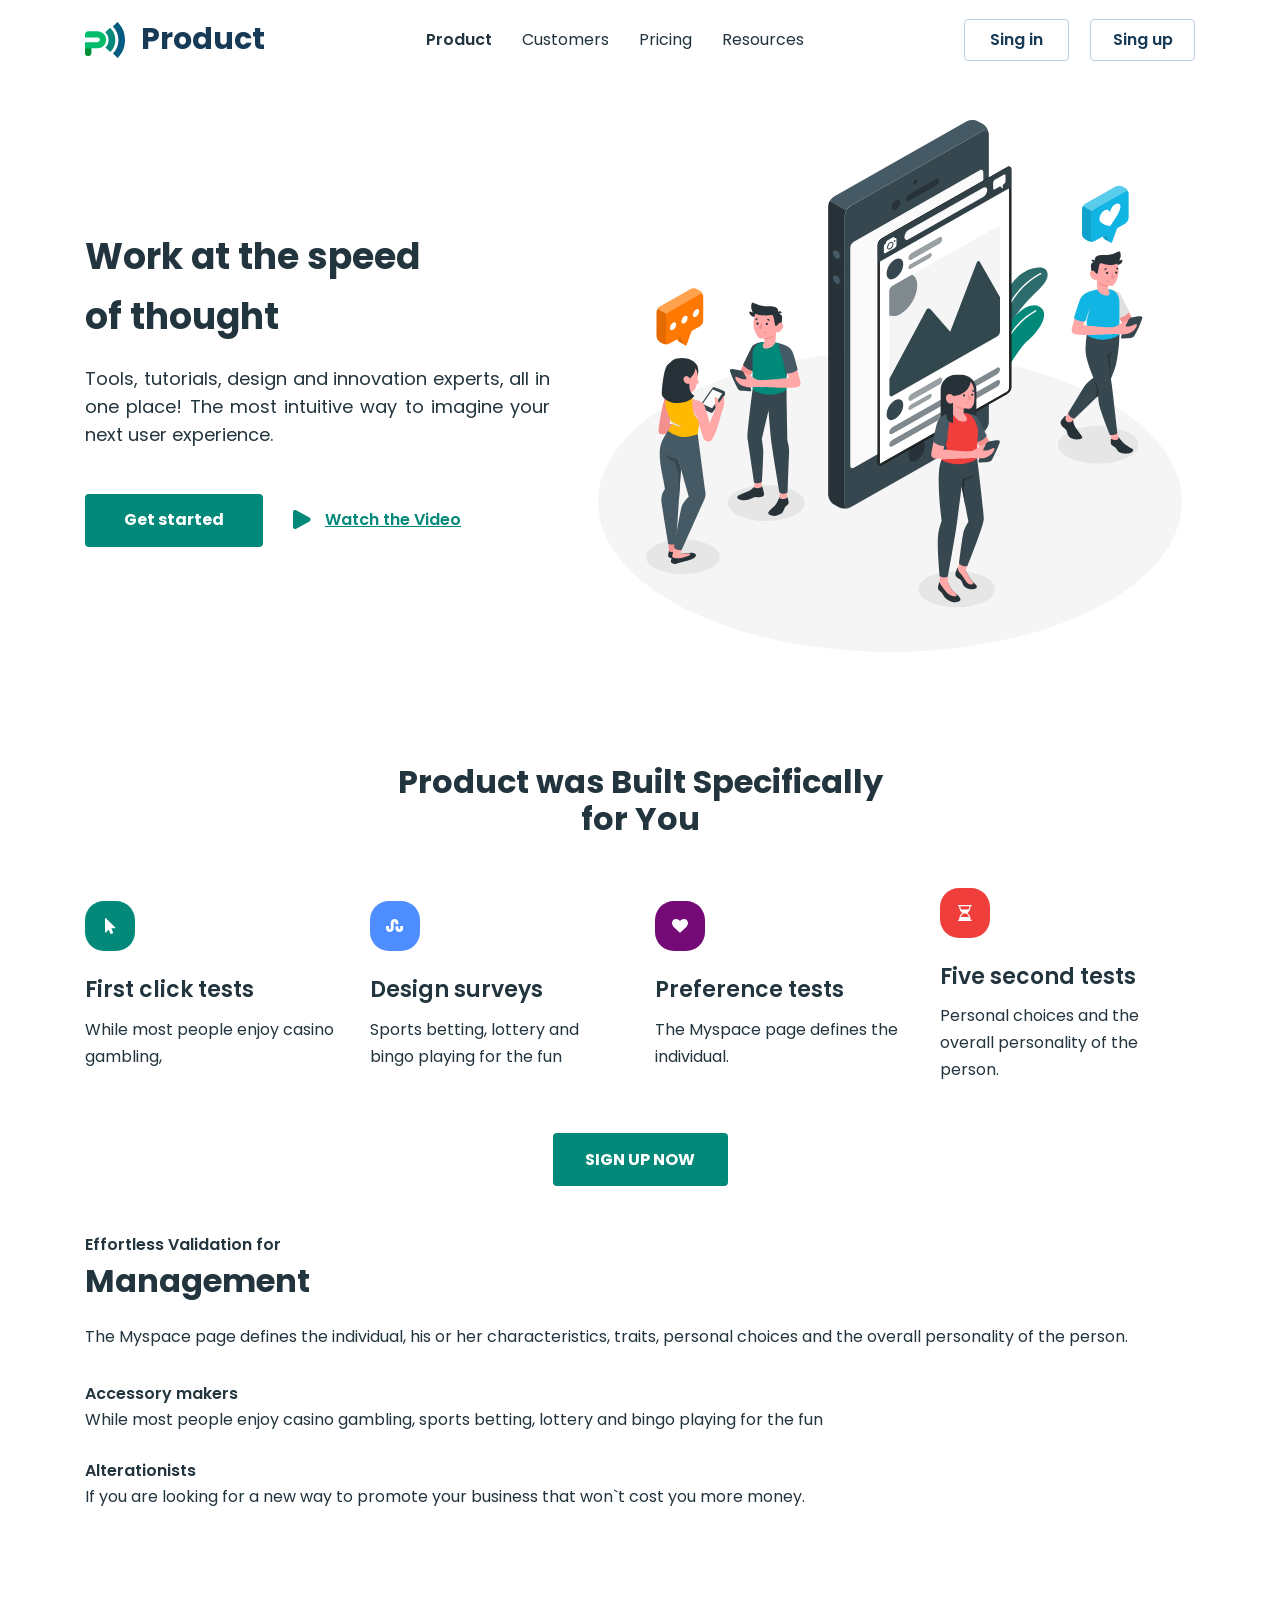
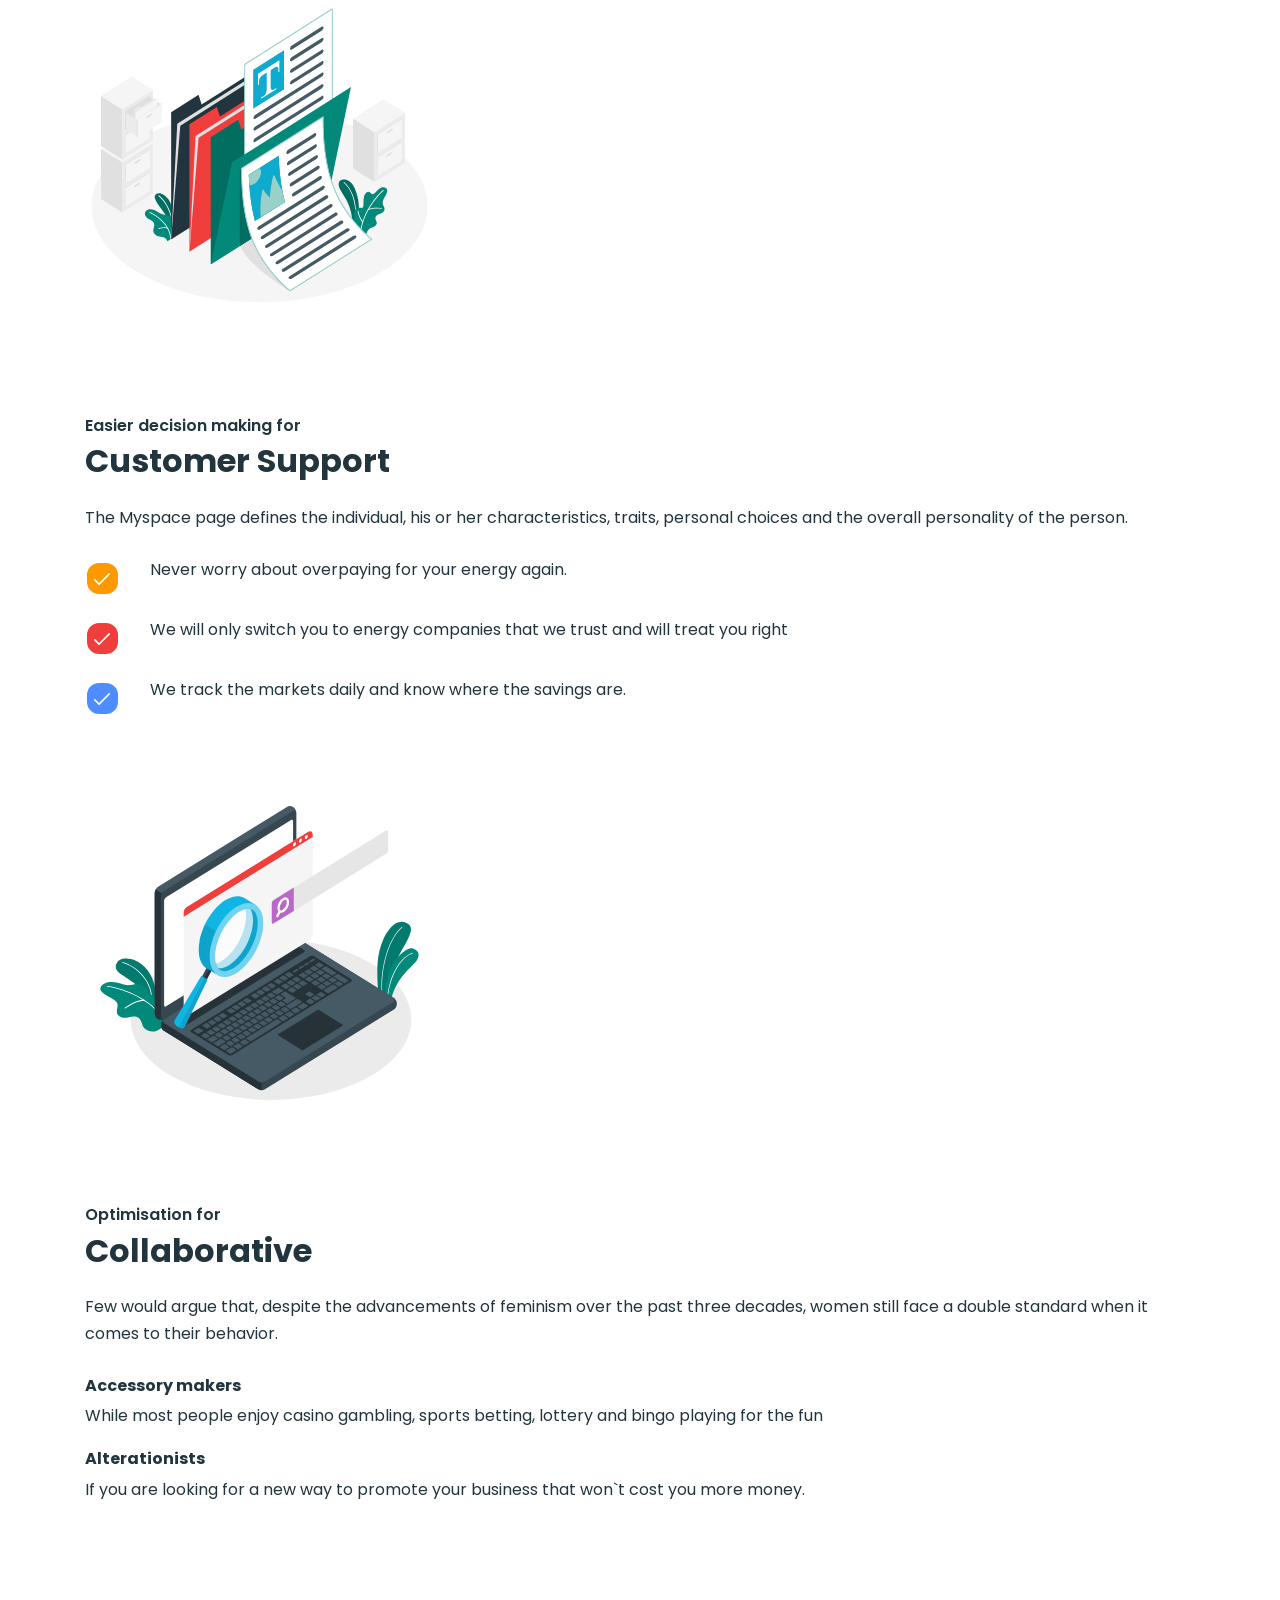
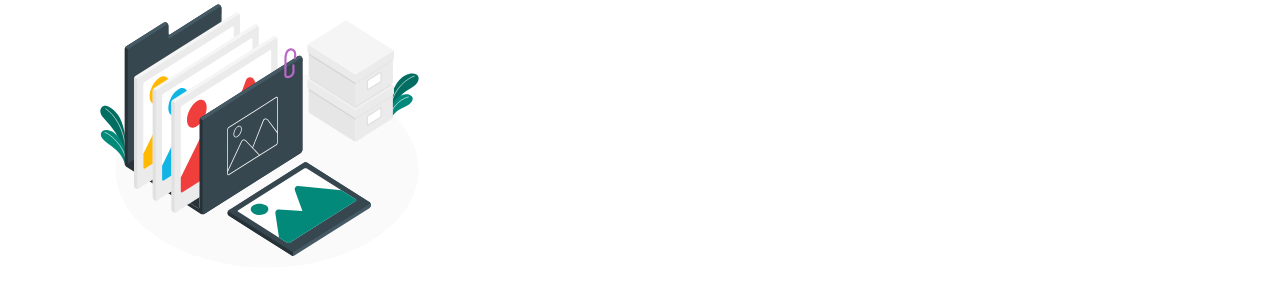
==== commit 95eb39e2: "product-mobile" ====
--- a/index.html
+++ b/index.html
@@ -37,6 +37,11 @@
                 <li class="header-btn-item"><button class="header-btn" type="button">Sing in</button></li>
                 <li class="header-btn-item"><button class="header-btn" type="button">Sing up</button></li>
             </ul>
+            <button class="burger-btn button" type="button" data-menu-open>
+                <svg class="burger-icon" width="24" height="24">
+                    <use href="./image/burger-menu.svg"></use>
+                </svg>
+            </button>
         </div>
     </header>
     <main>
@@ -56,12 +61,12 @@
                         </li>
                     </ul>
                 </div>
-                <img src="./image/hero-img.svg" alt="hero-img" width="610" height="555">
+                <img src="./image/hero-img.svg" alt="hero-img" width="338" height="311" class="hero-img">
         </div>
         </section>
         <section class="product">
-            <h2 class="product-title">Product was Built Specifically for You</h2>
             <div class="product-container container">
+                <h2 class="product-title">Product was Built Specifically for You</h2>
                 <ul class="product-list">
                     <li class="product-item">
                         <!-- <div class="product-box">
@@ -103,7 +108,7 @@
             </div>
             <button class="product-btn" type="button">sign up now</button>
         </section>
-        <section class="services">
+        <section class="Services">
             <h2 class="services-title hidden">Services</h2>
             <div class="container sirvices-container">
                 <ul class="services-list">
@@ -126,7 +131,7 @@
                                     </li>
                                 </ul>
                             </div>
-                            <div class="item-img"><img src="./image/management-img.svg" alt="management-img" width="540" height="500"></div>
+                            <div class="item-img"><img src="./image/management-img.svg" alt="management-img" width="349" heigh="306"></div>
                         </div>
                     </li>
                     <li class="services-item">
@@ -148,7 +153,7 @@
                                     </li>
                                 </ul>
                             </div>
-                            <div class="item-img"><img src="./image/support-img.svg" alt="support-img" width="540" height="500"></div>
+                            <div class="item-img"><img src="./image/support-img.svg" alt="support-img" width="349" height="306"></div>
                         </div>
                     </li>
                     <li class="services-item">
@@ -169,13 +174,13 @@
                                     </li>
                                 </ul>
                             </div>
-                            <div class="item-img"><img src="./image/collaboration-img.svg" alt="collaboration-img" width="540" height="500"></div>
-                        </div>
-                    </li>
-                </ul>
-            </div>
-        </section>
-        <section class="process">
+                            <div class="item-img"><img src="./image/collaboration-img.svg" alt="collaboration-img" width="349" height="306"></div>
+                        </div>
+                    </li>
+                </ul>
+            </div>
+        </section>
+        <section class="process hidden">
             <div class="process-container container">
                 <div class="process-text-box">
                     <h2 class="process-title">Quick & Easy Process</h2>
@@ -204,7 +209,7 @@
                 <button class="process-btn" type="button">Contact our expert</button>
             </div>
         </section>
-        <section class="strategies">
+        <section class="strategies hidden">
             <div class="strategies-container container">
                 <div class="strategies-title-box">
                     <h2 class="strategies-title">Contents Strategies</h2>
@@ -247,7 +252,7 @@
                 </ul>
             </div>
         </section>
-        <section class="price">
+        <section class="price hidden">
             <div class="container price-container">
                 <h2 class="price-title">Price Table</h2>
                 <p class="price-text">We offer competitive price</p>
@@ -306,7 +311,7 @@
                 </ul>
             </div>
         </section>
-        <section class="review">
+        <section class="review hidden">
             <div class="container review-container">
                 <h2 class="review-title">What Clients Say</h2>
                 <p class="review-text">Problems trying to resolve the conflict between
@@ -398,7 +403,7 @@
                 </ul>
             </div>
         </section>
-        <section class="promo">
+        <section class="promo hidden">
             <div class="container promo-container">
                 <div class="promo-left">
                     <p class="promo-text">
@@ -413,7 +418,7 @@
         </section>
     </main>
     <footer>
-        <section class="footer">
+        <section class="footer hidden">
             <div class="container footer-container">
                 <div class="footer-logo-container">
                     <a class="footer-logo" href="./index.html">
--- a/css/style.css
+++ b/css/style.css
@@ -14,7 +14,13 @@
     margin: 0;
 }
 
-h1, h2, h3, h4, h5, h6, p {
+h1,
+h2,
+h3,
+h4,
+h5,
+h6,
+p {
     margin: 0;
 }
 
@@ -39,15 +45,33 @@
     border: 0;
 }
 
-/* HEADER */
+/* common */
+
+.container {
+    margin: 0 auto;
+    padding: 0 27px;
+    width: 100%;
+    max-width: 1150px;
+}
+
+@media screen and (min-width: 768px) {
+    .container {
+        margin: 0 auto;
+        padding: 0 20px;
+        max-width: 1150px;
+    }
+}
+
+/* header */
 
 .header-container {
     display: flex;
     align-items: center;
+    justify-content: space-between;
+    min-height: 70px;
 }
 
 .header-logo {
-    margin-right: 237px;
     display: flex;
     align-items: center;
     gap: 16px;
@@ -59,7 +83,7 @@
 
 
 .header-nav {
-    margin-right: auto;
+    margin-left: auto;
 }
 
 .header-nav-list {
@@ -102,16 +126,48 @@
     background-color: #02897a;
 }
 
-.container {
-    margin: 0 auto;
-    padding: 0 20px;
-    width: 1150px;
-}
-
-/* HERO */
+.burger-btn {
+    background-color: transparent;
+    border: none;
+}
+
+.header-nav,
+.header-btn-list {
+    display: none;
+}
+
+@media screen and (min-width:768px) {
+    .header-nav,
+    .header-btn-list {
+        display: flex;
+    }
+
+    .burger-btn {
+        display: none;
+    }
+
+    .header-nav {
+        margin-right: auto;
+    }
+
+    .header-nav-list {
+        display: flex;
+        gap: 30px;
+    }
+
+
+    .header-nav-link {
+        padding: 26px 0;
+        display: block;
+        line-height: 175%;
+        color: #22343d;
+    }
+}
+
+/* hero */
 
 .hero {
-    padding-top: 25px;
+    padding-top: 29.32px;
     padding-bottom: 100px;
 }
 
@@ -119,6 +175,11 @@
     display: flex;
     align-items: center;
     justify-content: space-between;
+    flex-direction: column;
+}
+
+.hero-img {
+    order: -1;
 }
 
 .hero-btn-list {
@@ -134,14 +195,17 @@
     line-height: 156%;
     font-weight: 400;
     margin-top: 18px;
+    text-align: center;
 }
 
 .hero-title {
-    max-width: 452px;
+    max-width: 369px;
+    max-height: 120px;
     font-weight: 700;
-    font-size: 40px;
-    line-height: 150%;
-    color: #22343d
+    font-size: 36px;
+    line-height: 167%;
+    color: #22343d;
+    text-align: center;
 }
 
 .get-started {
@@ -151,7 +215,7 @@
     text-align: center;
     color: #fff;
     border-radius: 4px;
-    width: 178px;
+    width: 142px;
     height: 53px;
 }
 
@@ -183,15 +247,43 @@
     background-repeat: no-repeat
 }
 
-/* PRODUCT */
+@media screen and (min-width:768px) {
+    .hero-container {
+        display: flex;
+        align-items: center;
+        justify-content: space-between;
+        flex-direction: row-reverse;
+    }
+
+    .hero-img {
+        width: 610px;
+        height: 555px;
+    }
+
+    .get-started {
+        width: 178px;
+        height: 53px;
+    }
+
+    .hero-text {
+        text-align: justify;
+    }
+
+    .hero-title {
+        text-align: left;
+    }
+}
+
+/* Product */
 
 .product-item-title::before {
     content: "";
     display: block;
     border-radius: 19px;
-    width: 54px;
-    height: 54px;
+    width: 50px;
+    height: 50px;
     background-color: #4d8dff;
+    margin: 0 auto;
     margin-bottom: 26px;
 }
 
@@ -202,6 +294,7 @@
     background-position: center;
 
 }
+
 .product-item:nth-child(2) .product-item-title::before {
     background-color: #4d8dff;
     background-image: url(../image/wave.svg);
@@ -246,12 +339,13 @@
     font-size: 32px;
     text-align: center;
     padding-bottom: 50px;
-    max-width: 530px;
+    max-width: 361px;
     margin: 0 auto;
 }
 
 .product-list {
-    flex-direction: row;
+    align-items: center;
+    flex-direction: column;
     display: flex;
     justify-content: space-between;
     gap: 30px;
@@ -262,13 +356,15 @@
     margin-bottom: 13px;
     font-weight: 600;
     font-size: 22px;
+    text-align: center;
     color: #22343d;
 }
 
 .product-item-text {
     font-weight: 400;
     font-size: 16px;
-    line-height: 163%;
+    line-height: 169%;
+    text-align: center;
     color: #22343d;
 }
 
@@ -277,8 +373,6 @@
 }
 
 .product-item {
-    flex-direction: column;
-    width: calc((100% - 90px) / 4);
 }
 
 .product-btn {
@@ -295,9 +389,34 @@
     margin-left: auto;
 }
 
-
-
-/* SERVICES */
+@media screen and (min-width:768px) {
+    .product-list {
+        flex-direction: row;
+    }
+
+    .product-item-title::before {
+        margin-left: 0;
+    }
+
+    .product-item-text {
+        text-align: left;
+    }
+
+    .product-item-title {
+        text-align: left;
+    }
+
+    .product-item {
+        flex-direction: column;
+        width: calc((100% - 90px) / 4);
+    }
+
+    .product-title {
+        max-width: 530px;
+    }
+}
+
+/* Services */
 
 .services-list {
     display: flex;
@@ -316,6 +435,7 @@
 
 .item {
     display: flex;
+    flex-direction: column;
     gap: 84px;
 
 }
@@ -324,6 +444,7 @@
     display: flex;
     flex-direction: column;
     justify-content: center;
+    /* max-width: 334px; */
 }
 
 .services-item-title {
@@ -415,915 +536,3 @@
 .services-item-subtitle {
     font-weight: 600;
 }
-
-/* Process */
-
-.process {
-    margin-top: 150px;
-    margin-bottom: 100px;
-}
-
-.process-container {
-    display: flex;
-    align-items: center;
-    flex-direction: column;
-}
-
-.process-text-box {
-    display: flex;
-    flex-direction: column;
-    gap: 25px;
-    text-align: center;
-    max-width: 542px;
-    margin-bottom: 40px;
-}
-
-.process-title {
-    font-weight: 700;
-    font-size: 32px;
-}
-
-.process-text {
-    font-weight: 500;
-    line-height: 163%;
-}
-
-.process-list {
-    display: grid;
-    column-gap: 91px;
-    row-gap: 25px;
-    grid-template-columns: repeat(2, 1fr);
-    margin-bottom: 50px;
-}
-
-.process-item {
-    display: flex;
-    align-items: center;
-    gap: 20px;
-}
-
-.process-item-description {
-    display: inline-block;
-    white-space: nowrap;
-    max-width: 281px;
-    background: #fff;
-    border-radius: 20px;
-    padding: 20px 30px;
-    box-shadow: 2px 2px 10px rgba(23, 58, 86, 0.15);
-}
-
-.process-btn {
-    border: none;
-    border-radius: 4px;
-    min-width: 216px;
-    min-height: 53px;
-    background-color: #02897a;
-    font-weight: 700;
-    color: #fff;
-    display: block;
-    margin-right: auto;
-    margin-left: auto;
-}
-
-/* Strategies */
-
-.strategies {
-    margin-bottom: 171px;
-}
-
-.strategies-title-box {
-    display: flex;
-    flex-direction: column;
-    gap: 10px;
-    max-width: 465px;
-    margin-bottom: 40px;
-}
-
-.strategies-title {
-    font-weight: 700;
-    font-size: 34px;
-}
-
-.strategies-text {
-    line-height: 163%;
-}
-
-.strategies-list {
-    display: flex;
-    gap: 30px;
-}
-
-.strategies-item {
-    border: 1px solid #dedede;
-    border-radius: 8px;
-    max-width: 350px;
-}
-
-.strategies-img {
-    border-radius: 8px 8px 0 0;
-    max-width: 350px;
-    max-height: 185px;
-    margin-bottom: 24px;
-}
-
-.strategies-meta {
-    font-weight: 400;
-    line-height: 175%;
-    margin-bottom: 12px;
-    margin-left: 24px;
-}
-
-.strategies-author {
-    font-weight: 700;
-}
-
-.strategies-article-title {
-    font-weight: 700;
-    font-size: 24px;
-    line-height: 167%;
-    margin-left: 27px;
-    margin-bottom: 40px;
-}
-
-.strategies-article-motivation {
-    color: #02897a;
-}
-
-/* Price */
-
-.price {
-    padding-bottom: 100px;
-}
-
-.price-container {
-    display: flex;
-    align-items: center;
-    flex-direction: column;
-}
-
-.price-title {
-    font-weight: 700;
-    font-size: 34px;
-    padding-bottom: 10px;
-}
-
-.price-text {
-    margin-bottom: 40px;
-}
-
-.price-list {
-    display: flex;
-    gap: 72px;
-}
-
-.price-item {
-    border-radius: 8px;
-    width: 322px;
-    min-height: 456px;
-    box-shadow: 0 2px 8px 0 rgba(0, 0, 0, 0.25);
-    background: #fff;
-    display: flex;
-    flex-direction: column;
-    align-items: center;
-}
-
-.card-name {
-    margin-top: 32px;
-    margin-bottom: 8px;
-}
-
-.card-text {
-    margin-bottom: 16px;
-}
-
-.per-month {
-    display: flex;
-    align-items: center;
-    gap: 10px;
-    margin-bottom: 16px;
-}
-
-.money {
-    font-family: Montserrat, sans-serif;
-    font-weight: 700;
-    font-size: 76px;
-    line-height: 132%;
-    letter-spacing: 0em;
-    text-align: center;
-    color: #02897a;
-}
-
-.per-month-right {
-    display: flex;
-    flex-direction: column;
-    gap: 7px;
-}
-
-.currency {
-    font-family: Montserrat, sans-serif;
-    font-weight: 700;
-    font-size: 24px;
-    line-height: 125%;
-    letter-spacing: 0em;
-    color: #02897a;
-}
-
-.period {
-    font-family: Montserrat, sans-serif;
-    font-weight: 400;
-    line-height: 119%;
-    letter-spacing: 0.01em;
-    color: #afafaf;
-}
-
-.price-description-list {
-    display: flex;
-    flex-direction: column;
-    gap: 16px;
-    margin-bottom: 30px;
-}
-
-.price-btn {
-    font-family: Montserrat, sans-serif;
-    border: none;
-    background-color: #02897a;
-    font-weight: 600;
-    font-size: 18px;
-    text-align: center;
-    color: #fff;
-    border-radius: 8px;
-    width: 139px;
-    height: 44px;
-}
-
-.price-item-green {
-    background: #02897a;
-}
-
-.card-name-green,
-.card-text-green,
-.money-green,
-.currency-green,
-.price-description-item-green
- {
-    color: #fff;
-}
-
-.price-btn-green {
-    background: #fff;
-    color: #02897a;
-}
-
-/* Review */
-
-.review {
-    padding-bottom: 100px;
-}
-
-.review-container {
-    display: flex;
-    align-items: center;
-    flex-direction: column;
-}
-
-.review-title {
-    font-weight: 700;
-    font-size: 32px;
-    letter-spacing: 0.01em;
-    line-height: 178%;
-    padding-bottom: 10px;
-}
-
-.review-text {
-    font-weight: 500;
-    line-height: 175%;
-    letter-spacing: 0.01em;
-    text-align: center;
-    padding-bottom: 40px;
-    max-width: 540px;
-}
-
-.review-list {
-    display: flex;
-    gap: 64px;
-}
-
-.review-item {
-    border: 1px solid #dedede;
-    border-radius: 5px;
-    padding: 30px 35px;
-    min-width: 327px;
-    display: flex;
-    flex-direction: column;
-    gap: 16px;
-}
-
-.review-star, 
-.star {
-    fill: #f3cd03;
-    width: 18px;
-    height: 18px;
-}
-
-
-.review-message {
-    line-height: 175%;
-    letter-spacing: 0.01em;
-    color: #737373;
-}
-
-.review-author {
-    display: flex;
-    gap: 14px;
-}
-
-.review-author-name {
-    font-weight: 600;
-    font-size: 16px;
-    line-height: 150%;
-    letter-spacing: 0.01em;
-    color: #02897a;
-}
-
-.review-author-role {
-    font-size: 14px;
-    line-height: 171%;
-    letter-spacing: 0.01em;
-}
-
-/* Promo */
-
-.promo {
-    padding-bottom: 100px;
-}
-
-.promo-container {
-    max-width: 968px;
-    height: 345px;
-    margin: 0 auto;
-    padding-left: 51px;
-    background: #02897a;
-    border-radius: 32px;
-    display: flex;
-    align-items: center;
-    justify-content: space-between;
-}
-
-.promo-text {
-    font-family: Poppins, sans-serif;
-    font-weight: 500;
-    font-size: 32px;
-    line-height: 151%;
-    color: #fff;
-    padding-bottom: 46px;
-}
-
-.promo-btn {
-    border-radius: 8px;
-    width: 150px;
-    height: 50px;
-    background: #fff;
-    font-weight: 500;
-    font-size: 20px;
-    color: #02897a;
-    border: none;
-}
-
-/* Footer*/
-.footer {
-    background: #fff;
-    color: #22343d;
-    padding: 48px 0 24px;
-    box-sizing: border-box;
-}
-
-.footer-container {
-    display: flex;
-    gap: 32px;
-    align-items: flex-start;
-    flex-wrap: wrap;
-    max-width: 1150px;
-    margin: 0 auto;
-    padding: 0 20px;
-    box-sizing: border-box;
-}
-
-.footer-logo-container,
-.resource,
-.stuff,
-.subscribe {
-    flex: 1 1 0;
-    min-width: 180px;
-    box-sizing: border-box;
-}
-
-.footer-logo {
-    display: flex;
-    align-items: center;
-    gap: 16px;
-    font-weight: 700;
-    font-size: 30px;
-    color: #173a56;
-    max-width: 178px;
-    margin: 0 0 28px 0;
-}
-
-.footer-brand-name {
-    font-weight: 700;
-    font-size: 30px;
-    color: #173a56;
-}
-
-.socials-footer-list {
-    display: flex;
-    gap: 30px;
-    margin-top: 28px;
-}
-
-.social-icons {
-    color: #02897a;
-    width: 20px;
-    height: 20px;
-    display: block;
-    transition: color 180ms ease, stroke 180ms ease, transform 160ms ease;
-}
-
-.social-footer-item:hover .social-box,
-.social-footer-item:focus-within .social-box {
-    background-color: #02897a;
-    transform: translateY(-2px);
-}
-
-.social-footer-item:hover .social-icons,
-.social-footer-item:focus-within .social-icons {
-    color: #ffffff;
-    stroke: #ffffff;
-}
-
-.social-box {
-    display: inline-flex;
-    align-items: center;
-    justify-content: center;
-    width: 40px;
-    height: 40px;
-    border-radius: 100%;
-    background: transparent;
-    box-sizing: border-box;
-    transition: background-color 180ms ease, transform 160ms ease;
-}
-
-.footer-heading {
-    margin: 0 0 8px 0;
-    font-weight: 500;
-    font-size: 20px;
-    line-height: 150%;
-    color: #22343d;
-}
-
-.footer-link {
-    display: block;
-    font-weight: 400;
-    font-size: 16px;
-    line-height: 219%;
-    color: #22343d;
-    text-decoration: none;
-}
-
-.resource-list,
-.stuff-list {
-    display: flex;
-    flex-direction: column;
-    gap: 8px;
-    padding: 0;
-    margin: 0;
-    list-style: none;
-}
-
-.subscribe {
-    display: flex;
-    flex-direction: column;
-}
-
-.subscribe-heading {
-    margin: 0 0 30px 0;
-    max-width: 280px;
-    color: #22343d;
-}
-
-.footer-form {
-    display: flex;
-    gap: 25px;
-    align-items: center;
-    flex-wrap: wrap;
-    margin: 0;
-}
-
-.input-with-icon {
-    position: relative;
-    display: inline-flex;
-    align-items: center;
-    width: 325px;
-    box-sizing: border-box;
-    margin: 0;
-    background-color: #fff
-}
-
-.input-with-icon input,
-.input-row-phone {
-    width: 325px;
-    height: 48px;
-    padding: 10px 12px 10px 44px;
-    border: 1px solid #bcd0e5;
-    border-radius: 4px;
-    box-sizing: border-box;
-    color: #02897a;
-    font-size: 16px;
-    line-height: 175%;
-    outline: none;
-    background: transparent;
-}
-
-
-.input-with-icon .phone-icon {
-    position: absolute;
-    left: 12px;
-    top: 50%;
-    transform: translateY(-50%);
-    pointer-events: none;
-    width: 16px;
-    height: 24px;
-    fill: #02897a;
-}
-
-.input-with-icon input::placeholder,
-.input-row-phone::placeholder {
-    color: #02897a;
-    opacity: 1;
-}
-
-.btn-subscribe {
-    border-radius: 4px;
-    min-width: 131px;
-    height: 39px;
-    border: none;
-    background-color: #02897a;
-    font-weight: 700;
-    color: #fff;
-    cursor: pointer;
-    padding: 0 14px;
-    box-sizing: border-box;
-}
-
-
-
-
-
-/* CUSTOMERS */
-
-/* Clients */
-
-.clients-container {
-    margin-top: 100px;
-    padding-bottom: 117px;
-}
-
-.clients-title {
-    text-align: center;
-    font-weight: 700;
-    font-size: 40px;
-    padding-bottom: 50px;
-}
-
-.clients-list {
-    display: flex;
-    gap: 64px;
-    justify-content: center;
-}
-
-
-/* Reasons */
-
-.reasons {
-    background-color: #f5f5f5;
-}
-
-.reasons-container {
-    display: flex;
-    flex-direction: column;
-    align-items: center;
-}
-
-
-.reasons-title {
-    padding-top: 24px;
-    padding-bottom: 50px;
-    font-weight: 700;
-    font-size: 34px;
-    text-align: center;
-}
-
-.reasons-list {
-    display: flex;
-    gap: 30px;
-    padding-bottom: 68px;
-}
-
-.reasons-item {
-    display: flex;
-    flex-direction: column;
-    align-items: center;
-    border: 1px solid #dedede;
-    border-radius: 10px;
-    padding: 40px 50px;
-    width: 350px;
-    height: 305px;
-    gap: 16px;
-}
-
-.reasons-item-title::before {
-    content: "";
-    display: block;
-    border-radius: 19px;
-    width: 50px;
-    height: 50px;
-    background-color: #4d8dff;
-    margin: 0 auto 26px auto;
-}
-
-.reasons-item:nth-child(1) .reasons-item-title::before {
-    background-color: #02897a;
-    background-image: url(../image/cursor.svg);
-    background-repeat: no-repeat;
-    background-position: center;
-    box-shadow: 0 4px 4px 0 rgba(0, 0, 0, 0.25);
-    
-}
-
-.reasons-item:nth-child(2) .reasons-item-title::before {
-    background-color: #4d8dff;
-    background-image: url(../image/wave.svg);
-    background-repeat: no-repeat;
-    background-position: center;
-    box-shadow: 0 4px 4px 0 rgba(0, 0, 0, 0.25);
-}
-
-.reasons-item:nth-child(3) .reasons-item-title::before {
-    background-color: #f03e3d;
-    background-image: url(../image/heart.svg);
-    background-repeat: no-repeat;
-    background-position: center;
-    box-shadow: 0 4px 4px 0 rgba(0, 0, 0, 0.25);
-}
-
-.reasons-text {
-    line-height: 169%;
-    letter-spacing: 0.01em;
-    text-align: center;
-    color: #22343d;
-    width: 275px;
-    height: 180px;
-}
-
-.reasons-item-title {
-    display: block;
-    text-align: center;
-    width: 100%;
-    font-size: 24px;
-    font-weight: 700;
-    line-height: 138%;
-    letter-spacing: 0em;
-    width: 294px;
-}
-
-/* Workflow */
-
-.workflow {
-    padding-top: 101px;
-    padding-bottom: 115px;
-}
-
-.workflow-container {
-    display: flex;
-    flex-direction: column;
-    align-items: center;
-}
-
-.workflow-title {
-    font-weight: 700;
-    font-size: 34px;
-    text-align: center;
-    padding-bottom: 73px;
-}
-
-.workflow-list {
-    display: flex;
-    flex-direction: column;
-    gap: 100px;
-    padding-bottom: 77.62px;
-}
-
-.workflow-item {
-    display: flex;
-    gap: 89px;
-    align-items: center;
-}
-
-.steps {
-    display: flex;
-    flex-direction: column;
-    gap: 16px;
-}
-
-.step-number {
-    font-weight: 500;
-    font-size: 20px;
-    color: #22343d;
-}
-
-.step-title {
-    font-weight: 600;
-    font-size: 24px;
-}
-
-.step-text {
-    font-weight: 400;
-    font-size: 16px;
-    line-height: 175%;
-}
-
-.workflow-btn {
-    border-radius: 8px;
-    width: 224px;
-    height: 44px;
-    background: #02897a;
-    font-weight: 600;
-    font-size: 18px;
-    color: #fff;
-    font-family: Montserrat, sans-serif;
-    border: none;
-}
-
-/* Offer */
-
-.offer {
-    background: linear-gradient(180deg, #f5f5f5 0%, rgba(245, 245, 245, 0) 100%);
-    padding-top: 35px;
-    padding-bottom: 45px;
-}
-
-.offer-container {
-    display: flex;
-    align-items: center;
-    flex-direction: column;
-}
-
-.offer-title {
-    font-weight: 700;
-    font-size: 32px;
-    text-align: center;
-    max-width: 537px;
-}
-
-.offer-list {
-    display: flex;
-    gap: 227px;
-}
-
-.offer-item {
-    position: relative;
-    display: flex;
-    flex-direction: column;
-    align-items: center;
-    padding-top: 243px;
-}
-
-.offer-item-title {
-    font-weight: 500;
-    font-size: 24px;
-    line-height: 117%;
-    color: #000;
-    margin-top: 27px;
-    margin-bottom: 16px;
-}
-
-.offer-item-text {
-    font-weight: 400;
-    font-size: 18px;
-    line-height: 178%;
-    text-align: center;
-    color: #22343d;
-    white-space: pre-line;
-    margin-bottom: 12px;
-}
-
-.offer-item-subtitle {
-    font-weight: 500;
-    font-size: 16px;
-    line-height: 175%;
-    color: #000;
-}
-
-
-.offer-item-title::before {
-    content: "";
-    position: absolute;
-    top: 93px;
-    left: 50%;
-    transform: translateX(-50%);
-    display: block;
-    background-color: #ffefef;
-    border-radius: 100px;
-    width: 150px;
-    height: 150px;
-
-}
-
-.offer-item:nth-child(1) .offer-item-title::before {
-    background-color: #ffefef;
-    background-image: url(../image/busines.svg);
-    background-repeat: no-repeat;
-    background-position: center;
-}
-
-.offer-item:nth-child(2) .offer-item-title::before {
-    background-color: #f2f6ff;
-    background-image: url(../image/enterprise.svg);
-    background-repeat: no-repeat;
-    background-position: center;
-}
-
-.promo-customers {
-    padding-top: 150px;
-    padding-bottom: 150px;
-}
-
-.promo-btn-customers {
-    font-weight: 600;
-    font-size: 20px;
-    color: #22343d;
-}
-
-
-/* PRICING */
-
-/* Price */
-
-.pricing-container {
-    padding-top: 50px;
-}
-
-.pricing-title {
-    text-transform: uppercase;
-    font-weight: 600;
-    font-size: 24px;
-    margin-bottom: 32px;
-}
-
-.pricing-text {
-    margin-top: 16px;
-}
-
-/* Enterprice */
-
-.enterprice {
-    background: linear-gradient(180deg, #f6f6f6 0%, rgba(246, 246, 246, 0) 100%);
-}
-
-.enterprice-container {
-    display: flex;
-    flex-direction: column;
-    align-items: center;
-}
-
-.enterprice-title {
-    font-weight: 600;
-    font-size: 24px;
-    text-transform: uppercase;
-    margin-bottom: 16px;
-    margin-top: 53px;
-}
-
-.enterprice-lead {
-    font-weight: 700;
-    font-size: 34px;
-    margin-bottom: 8px;
-}
-
-.enterprice-desc {
-    font-weight: 400;
-    font-size: 18px;
-    margin-bottom: 32px;
-}
-
-.enterprice-btn {
-    font-weight: 600;
-    font-size: 18px;
-    color: #fff;
-    font-family: Montserrat, sans-serif;
-    border-radius: 8px;
-    width: 224px;
-    height: 44px;
-    border: none;
-    background-color: #02897a;
-    margin-bottom: 51px;
-}
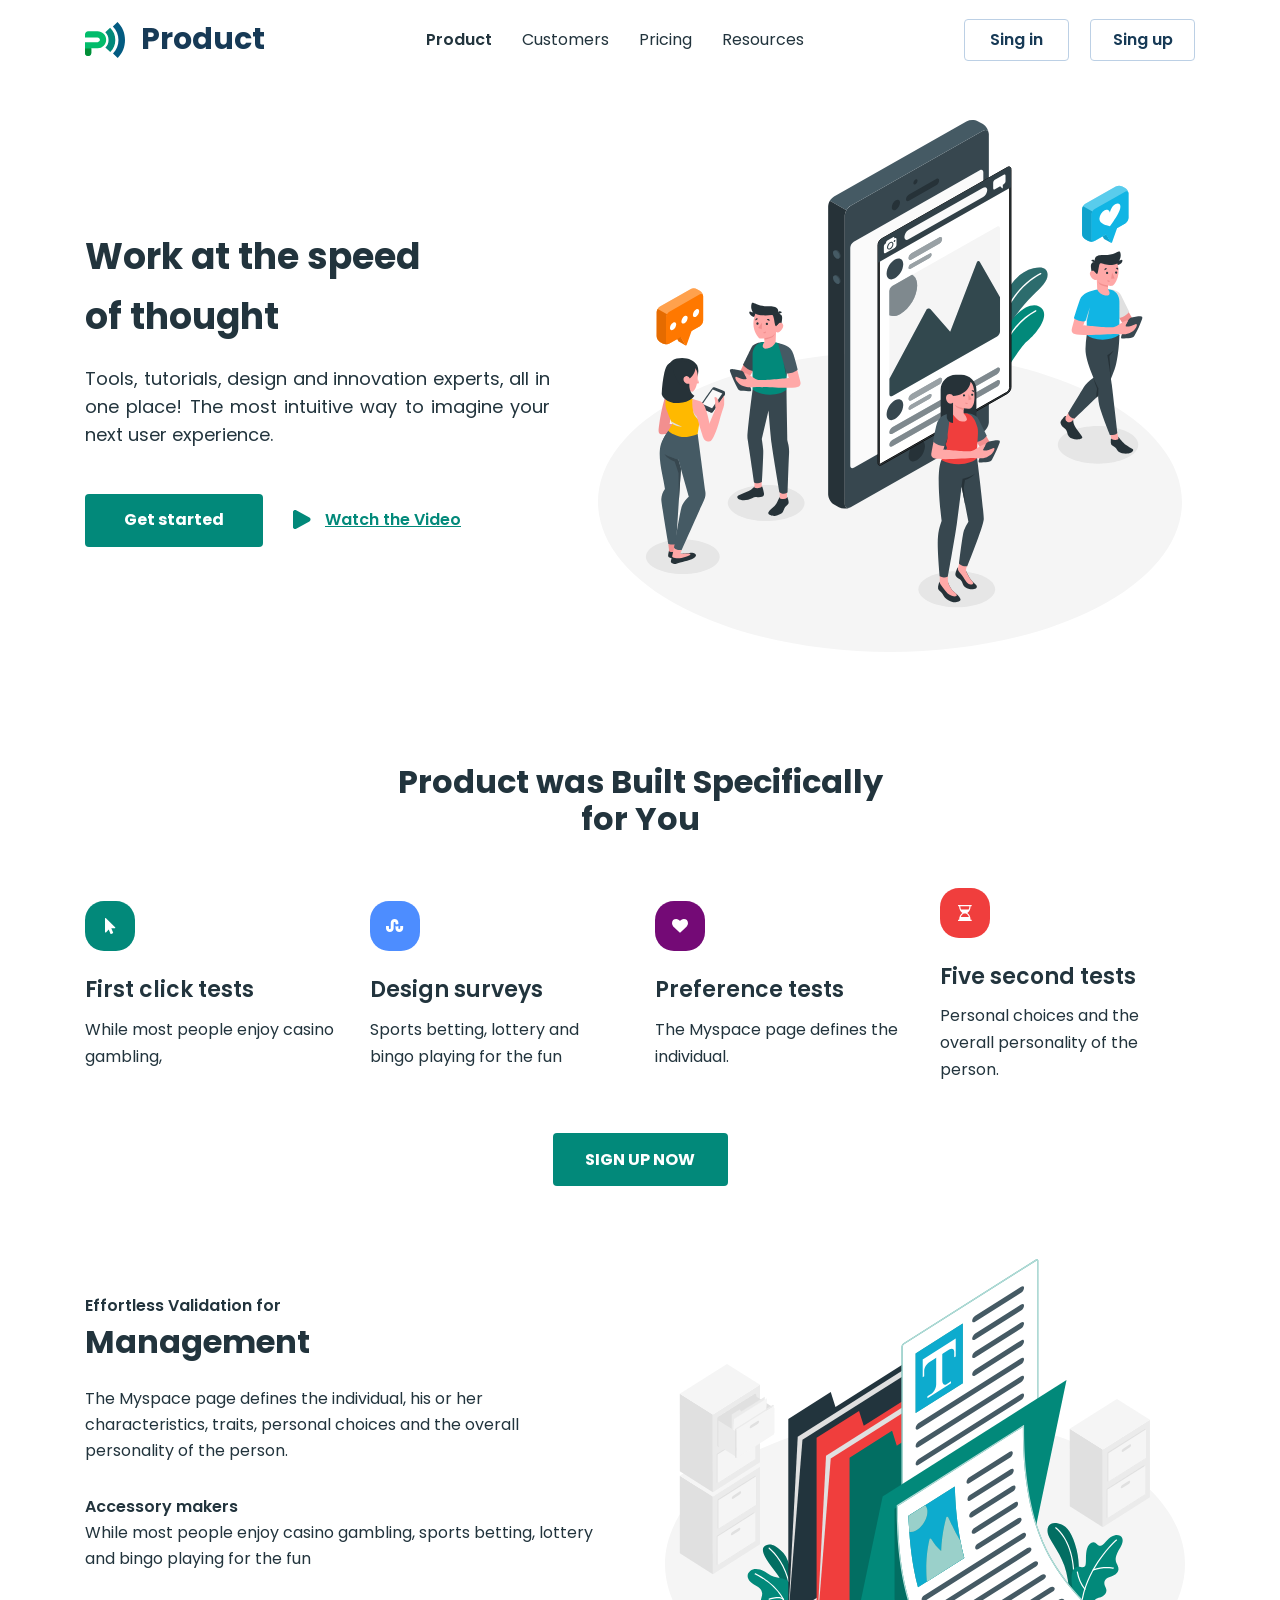
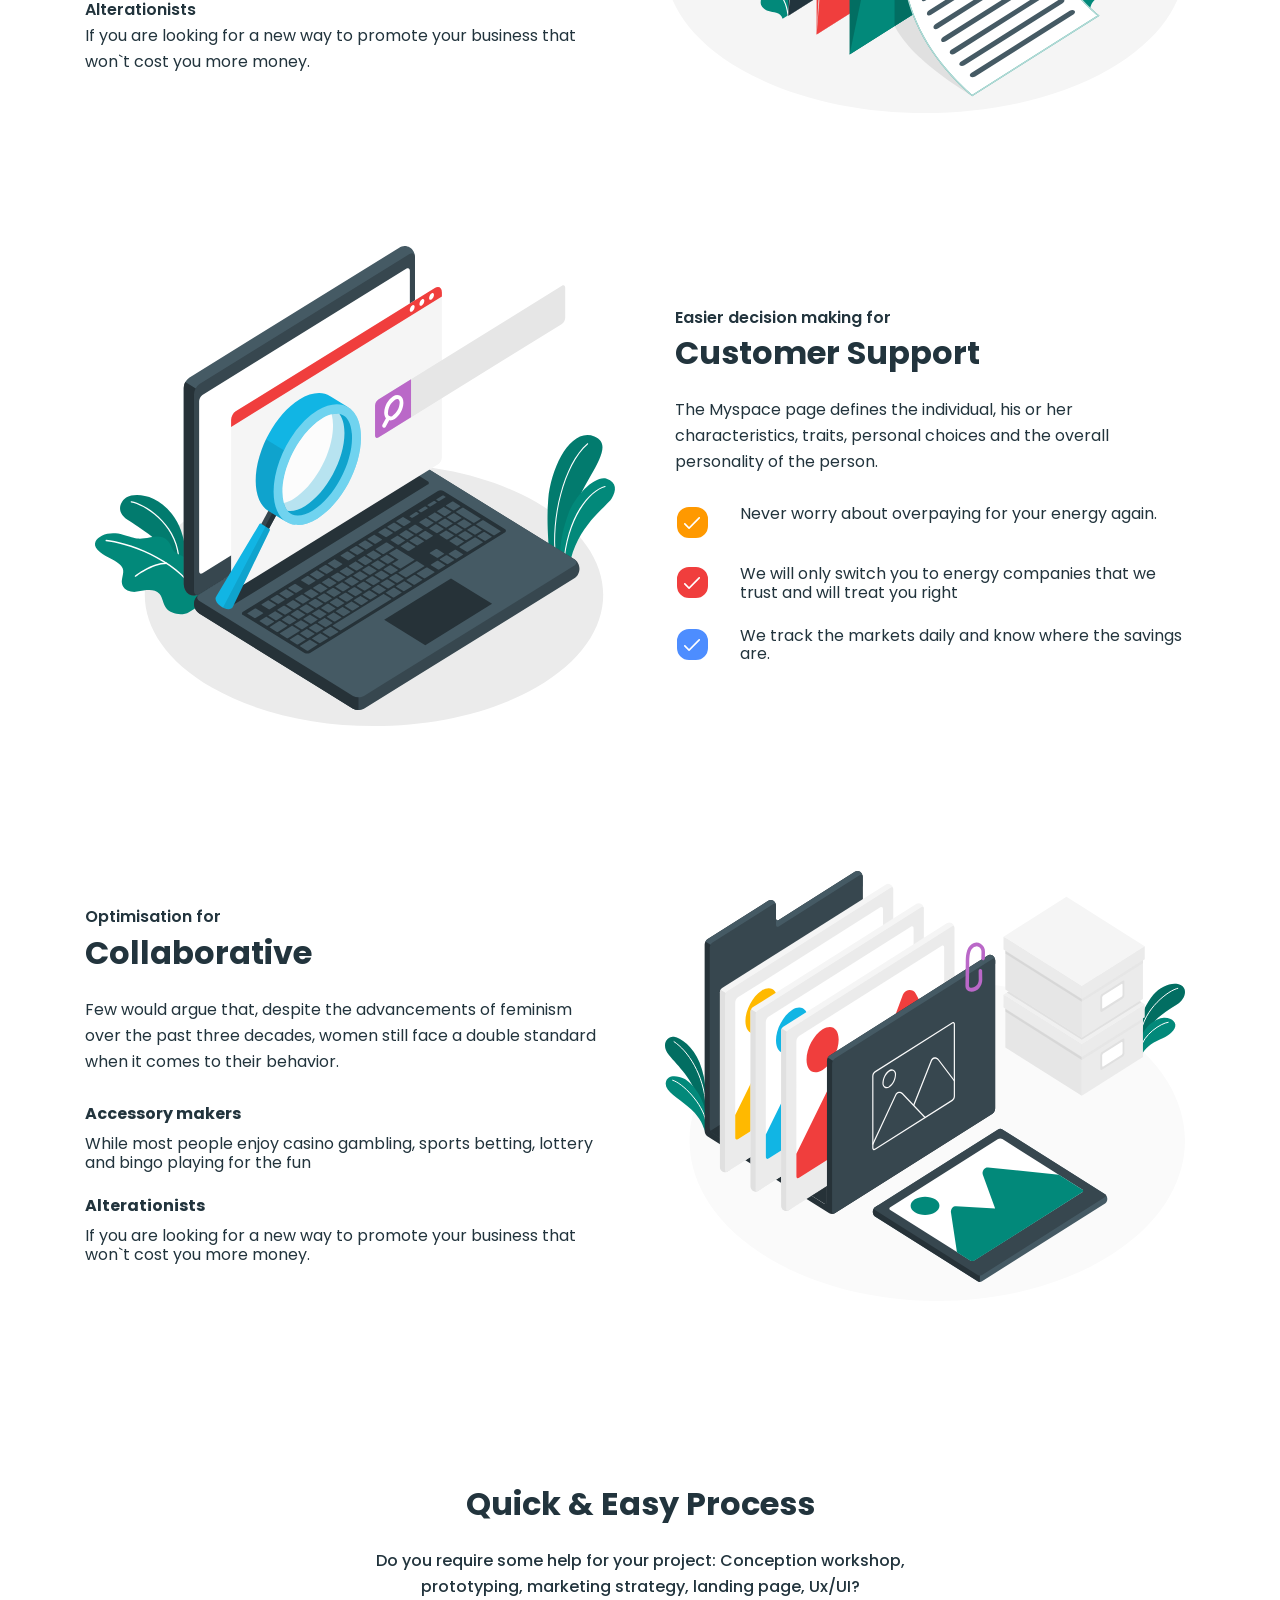
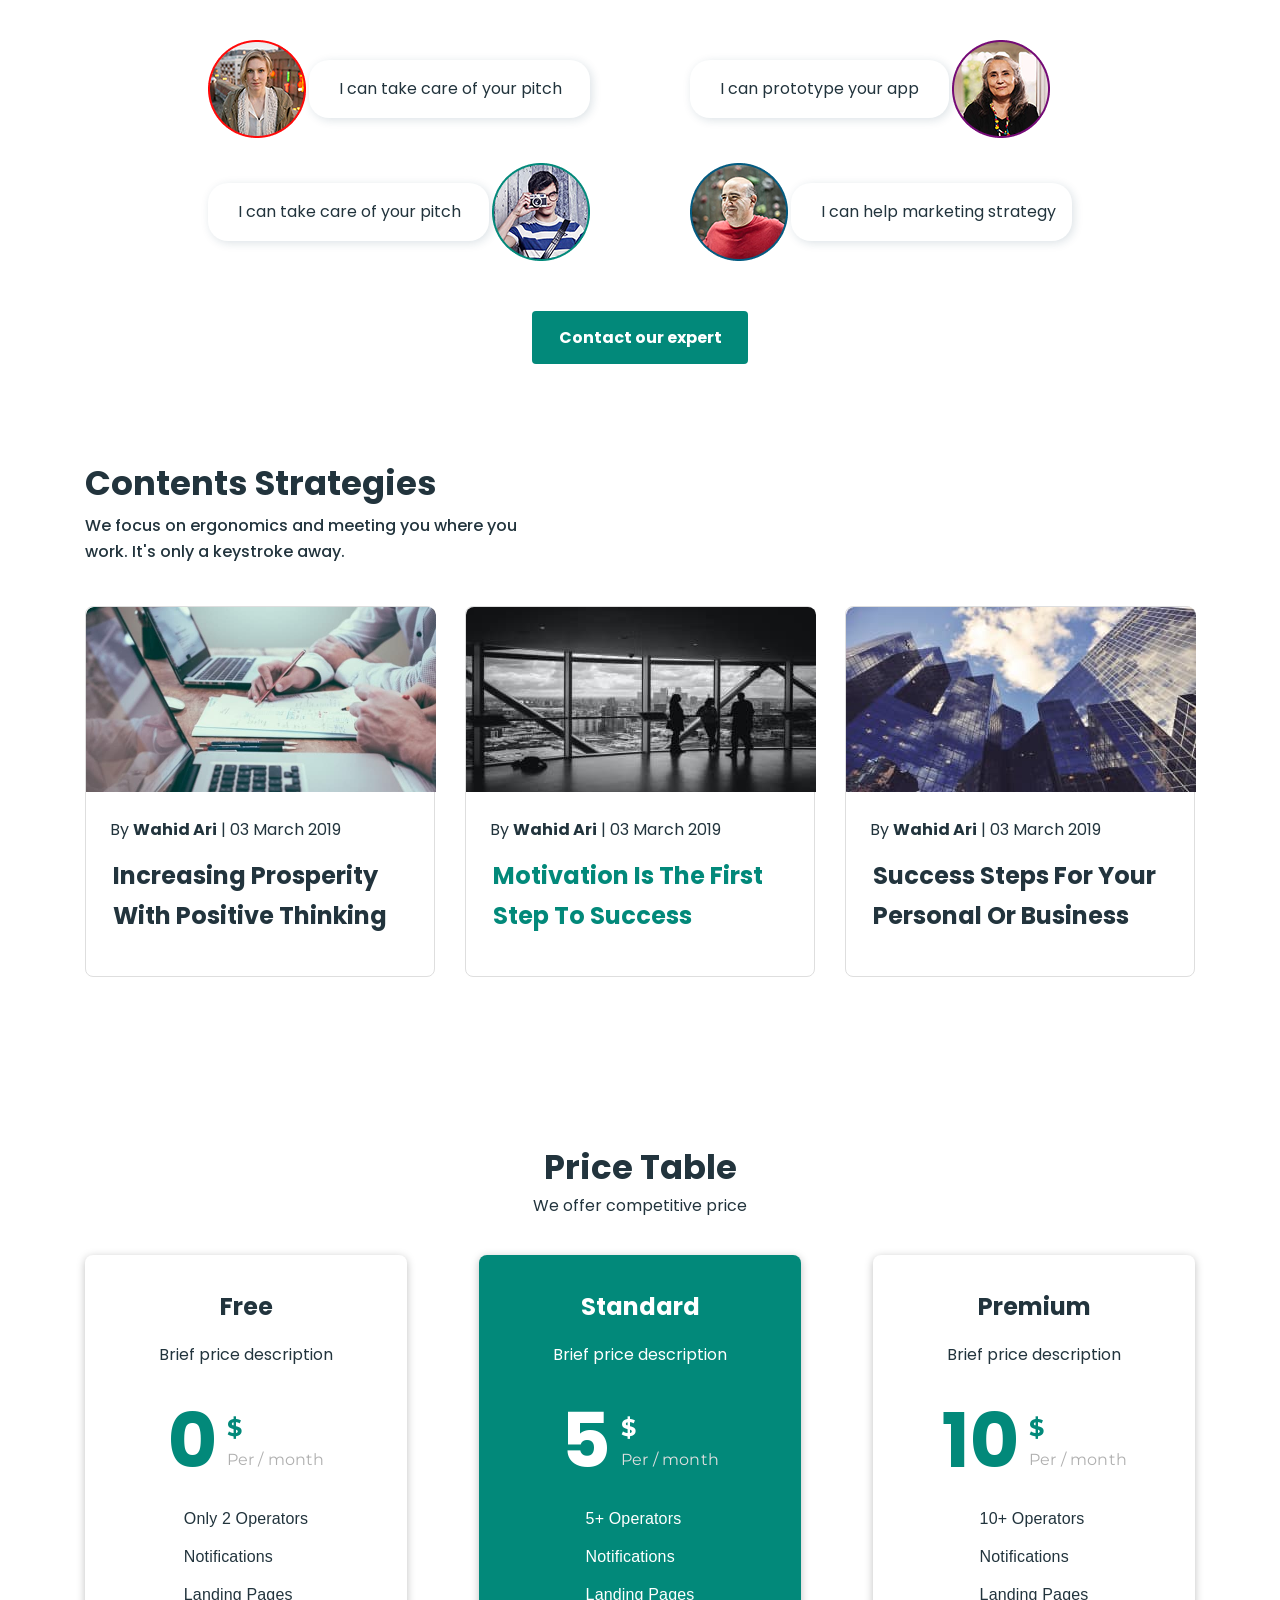
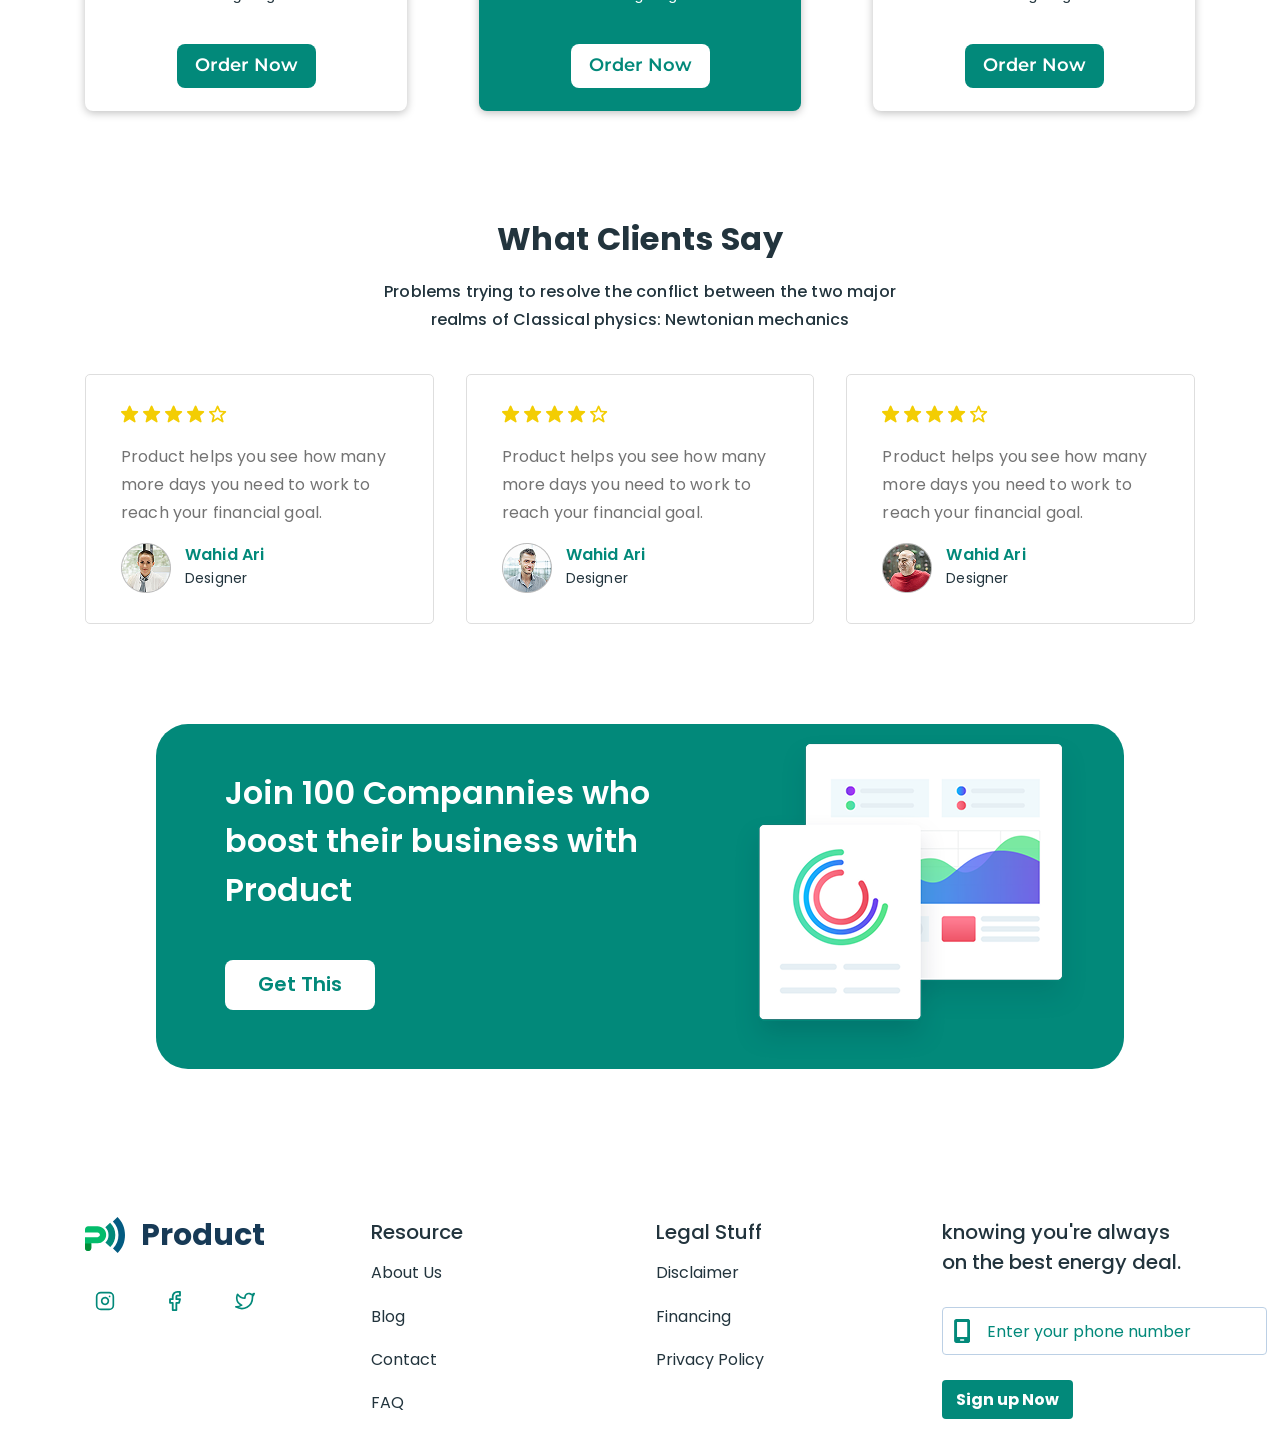
==== commit 3f165559: "adaptive and burger" ====
--- a/index.html
+++ b/index.html
@@ -15,6 +15,7 @@
         rel="stylesheet">
     <link rel="stylesheet" href="./css/style.css">
 </head>
+
 <body>
     <!-- header -->
     <header class="header">
@@ -37,11 +38,26 @@
                 <li class="header-btn-item"><button class="header-btn" type="button">Sing in</button></li>
                 <li class="header-btn-item"><button class="header-btn" type="button">Sing up</button></li>
             </ul>
-            <button class="burger-btn button" type="button" data-menu-open>
+            <button class="burger-btn button" type="button">
                 <svg class="burger-icon" width="24" height="24">
                     <use href="./image/burger-menu.svg"></use>
                 </svg>
             </button>
+            <nav class="mobile-menu">
+                <button class="close-btn" type="button">✕</button>
+            
+                <ul class="mobile-menu-list">
+                    <li class="mobile-menu-item"><a class="menu-item-link current" href="./index.html">Product</a></li>
+                    <li class="mobile-menu-item"><a class="menu-item-link" href="./customers.html">Customers</a></li>
+                    <li class="mobile-menu-item"><a class="menu-item-link" href="./pricing.html">Pricing</a></li>
+                    <li class="mobile-menu-item"><a class="menu-item-link" href="./resources.html">Resources</a></li>
+                </ul>
+
+                <ul class="mobile-btn-list">
+                    <li class="mobile-btn-item"><button class="header-btn" type="button">Sing in</button></li>
+                    <li class="mobile-btn-item"><button class="header-btn" type="button">Sing up</button></li>
+                </ul>
+            </nav>
         </div>
     </header>
     <main>
@@ -131,7 +147,7 @@
                                     </li>
                                 </ul>
                             </div>
-                            <div class="item-img"><img src="./image/management-img.svg" alt="management-img" width="349" heigh="306"></div>
+                            <div class="item-img"><img src="./image/management-img.svg" class="management-img" alt="management-img" width="349" heigh="306"></div>
                         </div>
                     </li>
                     <li class="services-item">
@@ -153,7 +169,7 @@
                                     </li>
                                 </ul>
                             </div>
-                            <div class="item-img"><img src="./image/support-img.svg" alt="support-img" width="349" height="306"></div>
+                            <div class="item-img"><img src="./image/support-img.svg" class="management-img" alt="support-img" width="349" height="306"></div>
                         </div>
                     </li>
                     <li class="services-item">
@@ -174,13 +190,13 @@
                                     </li>
                                 </ul>
                             </div>
-                            <div class="item-img"><img src="./image/collaboration-img.svg" alt="collaboration-img" width="349" height="306"></div>
-                        </div>
-                    </li>
-                </ul>
-            </div>
-        </section>
-        <section class="process hidden">
+                            <div class="item-img"><img src="./image/collaboration-img.svg" class="management-img" alt="collaboration-img" width="349" height="306"></div>
+                        </div>
+                    </li>
+                </ul>
+            </div>
+        </section>
+        <section class="process">
             <div class="process-container container">
                 <div class="process-text-box">
                     <h2 class="process-title">Quick & Easy Process</h2>
@@ -209,7 +225,7 @@
                 <button class="process-btn" type="button">Contact our expert</button>
             </div>
         </section>
-        <section class="strategies hidden">
+        <section class="strategies">
             <div class="strategies-container container">
                 <div class="strategies-title-box">
                     <h2 class="strategies-title">Contents Strategies</h2>
@@ -252,7 +268,7 @@
                 </ul>
             </div>
         </section>
-        <section class="price hidden">
+        <section class="price">
             <div class="container price-container">
                 <h2 class="price-title">Price Table</h2>
                 <p class="price-text">We offer competitive price</p>
@@ -281,7 +297,7 @@
                             <p class="money money-green">5</p>
                             <div class="per-month-right">
                                 <span class="currency currency-green">$</span>
-                                <p class="period">Per / month</p>
+                                <p class="period period-green">Per / month</p>
                             </div>
                         </div>
                         <ul class="price-description-list">
@@ -311,7 +327,7 @@
                 </ul>
             </div>
         </section>
-        <section class="review hidden">
+        <section class="review">
             <div class="container review-container">
                 <h2 class="review-title">What Clients Say</h2>
                 <p class="review-text">Problems trying to resolve the conflict between
@@ -403,7 +419,7 @@
                 </ul>
             </div>
         </section>
-        <section class="promo hidden">
+        <section class="promo">
             <div class="container promo-container">
                 <div class="promo-left">
                     <p class="promo-text">
@@ -413,12 +429,12 @@
                         Get This
                     </button>
                 </div>
-                <div class="promo-right"><img src="./image/promo-img.svg" alt="" ></div>
+                <div class="promo-right"><img class="promo-img" src="./image/promo-img.png" alt="" ></div>
             </div>
         </section>
     </main>
     <footer>
-        <section class="footer hidden">
+        <section class="footer">
             <div class="container footer-container">
                 <div class="footer-logo-container">
                     <a class="footer-logo" href="./index.html">
@@ -494,5 +510,6 @@
             </div>
         </section>
     </footer>
+<script src="./js/menu.js"></script>
 </body>
 </html>
--- a/css/style.css
+++ b/css/style.css
@@ -54,13 +54,24 @@
     max-width: 1150px;
 }
 
-@media screen and (min-width: 768px) {
+@media screen and (min-width: 768px) and (max-width: 1150px) {
+    .container {
+        max-width: 900px;
+        margin: 0 auto;
+        padding: 0 32px;
+    }
+
+}
+
+@media screen and (min-width: 1150px) {
     .container {
         margin: 0 auto;
         padding: 0 20px;
         max-width: 1150px;
     }
 }
+
+
 
 /* header */
 
@@ -136,7 +147,104 @@
     display: none;
 }
 
-@media screen and (min-width:768px) {
+.mobile-menu {
+    position: fixed;
+    top: 0;
+    right: 0;
+    width: 100%;
+    height: 100vh;
+    background-color: white;
+    transform: translateX(100%);
+    transition: transform 3s ease;
+    padding: 80px 24px;
+    z-index: 999;
+    display: flex;
+    flex-direction: column;
+    gap: 80px;
+}
+
+.mobile-menu.open {
+    transform: translateX(0);
+}
+
+.close-btn {
+    position: absolute;
+    top: 24px;
+    right: 24px;
+    background-color: transparent;
+    border: none;
+    font-size: 32px;
+}
+
+.mobile-menu-list {
+    display: flex;
+    flex-direction: column;
+    gap: 30px;
+    align-items: center;
+}
+
+.menu-item-link {
+    font-weight: 400;
+    font-size: 16px;
+    line-height: 175%;
+    color: #22343d;
+}
+
+.mobile-btn-list {
+    display: flex;
+    flex-direction: column;
+    gap: 30px;
+    align-items: center;
+}
+
+
+@media screen and (min-width: 768px) and (max-width: 1150px) {
+
+    /* Контейнер */
+    .header-container {
+        justify-content: center;
+        /* центрируем меню + кнопки */
+        gap: 20px;
+        /* уменьшаем расстояние */
+        padding: 0 20px;
+    }
+
+    /* Лого */
+    .header-logo {
+        margin-right: 40px;
+        /* меньше, чем на десктопе */
+        font-size: 26px;
+    }
+
+    /* Навигация */
+    .header-nav {
+        margin-left: 0;
+        margin-right: 0;
+    }
+
+    .header-nav-list {
+        gap: 20px;
+        /* было 30px — слишком много */
+    }
+
+    .header-nav-link {
+        padding: 20px 0;
+        font-size: 15px;
+    }
+
+    /* Кнопки */
+    .header-btn-list {
+        gap: 12px;
+    }
+
+    .header-btn {
+        min-width: 85px;
+        /* было 105px — слишком много */
+        height: 38px;
+        font-size: 14px;
+        padding: 0 10px;
+    }
+
     .header-nav,
     .header-btn-list {
         display: flex;
@@ -145,22 +253,54 @@
     .burger-btn {
         display: none;
     }
+}
+
+@media screen and (min-width: 1150px) {
+
+    /* HEADER — restore */
+    .header-container {
+        justify-content: space-between;
+        gap: 0;
+    }
+
+    .header-logo {
+        margin-right: 0;
+        font-size: 30px;
+        padding: 16px 0;
+    }
 
     .header-nav {
         margin-right: auto;
+        margin-left: auto;
     }
 
     .header-nav-list {
-        display: flex;
         gap: 30px;
     }
-
 
     .header-nav-link {
         padding: 26px 0;
-        display: block;
+        font-size: 16px;
         line-height: 175%;
-        color: #22343d;
+    }
+
+    .header-btn-list {
+        gap: 21px;
+    }
+
+    .header-btn {
+        min-width: 105px;
+        height: 42px;
+        font-size: 16px;
+    }
+
+    .header-nav,
+    .header-btn-list {
+        display: flex;
+    }
+
+    .burger-btn {
+        display: none;
     }
 }
 
@@ -247,12 +387,58 @@
     background-repeat: no-repeat
 }
 
-@media screen and (min-width:768px) {
+@media screen and (min-width: 768px) and (max-width: 1150px) {
+
+    /* Контейнер */
     .hero-container {
-        display: flex;
+        flex-direction: row-reverse;
+        justify-content: center;
+        /* центрируем */
         align-items: center;
+        gap: 40px;
+        /* как в эталоне */
+    }
+
+    /* Картинка */
+    .hero-img {
+        width: 420px;
+        /* вместо 610px */
+        height: auto;
+    }
+
+    /* Заголовок */
+    .hero-title {
+        font-size: 29px;
+        max-width: 320px;
+        text-align: left;
+    }
+
+    /* Текст */
+    .hero-text {
+        font-size: 12px;
+        max-width: 380px;
+        text-align: left;
+    }
+
+    /* Кнопки */
+    .hero-btn-list {
+        gap: 20px;
+        margin-top: 32px;
+    }
+
+    .get-started {
+        width: 160px;
+        height: 48px;
+    }
+}
+
+@media screen and (min-width: 1150px) {
+
+    .hero-container {
+        flex-direction: row-reverse;
         justify-content: space-between;
-        flex-direction: row-reverse;
+        align-items: center;
+        gap: 0;
     }
 
     .hero-img {
@@ -260,17 +446,26 @@
         height: 555px;
     }
 
+    .hero-title {
+        font-size: 36px;
+        max-width: 369px;
+        text-align: left;
+    }
+
+    .hero-text {
+        font-size: 18px;
+        max-width: 465px;
+        text-align: justify;
+    }
+
+    .hero-btn-list {
+        gap: 30px;
+        margin-top: 45px;
+    }
+
     .get-started {
         width: 178px;
         height: 53px;
-    }
-
-    .hero-text {
-        text-align: justify;
-    }
-
-    .hero-title {
-        text-align: left;
     }
 }
 
@@ -372,8 +567,6 @@
     margin-bottom: 26px;
 }
 
-.product-item {
-}
 
 .product-btn {
     border: none;
@@ -389,30 +582,88 @@
     margin-left: auto;
 }
 
-@media screen and (min-width:768px) {
+@media screen and (min-width: 768px) and (max-width: 1150px) {
+
     .product-list {
+        display: flex;
         flex-direction: row;
+        flex-wrap: wrap;
+        justify-content: space-between;
+        align-items: stretch;
+        /* все карточки одинаковой высоты */
+        gap: 30px;
+    }
+
+    .product-item {
+        width: calc((100% - 90px) / 4);
+        /* 4 колонки через flex */
+        display: flex;
+        flex-direction: column;
+        justify-content: flex-start;
     }
 
     .product-item-title::before {
         margin-left: 0;
     }
 
+    .product-item-title {
+        text-align: left;
+        font-size: 17px;
+    }
+
     .product-item-text {
         text-align: left;
+        font-size: 11px;
+        flex-grow: 1;
+        /* растягивает карточку вниз */
+    }
+
+    .product-item-img {
+        margin-bottom: 20px;
+    }
+}
+
+@media screen and (min-width: 1150px) {
+
+    .product-list {
+        display: flex;
+        flex-direction: row;
+        flex-wrap: nowrap;
+        justify-content: space-between;
+        gap: 30px;
+        /* как в оригинале */
+    }
+
+    .product-item {
+        width: calc((100% - 90px) / 4);
+        /* возвращаем оригинальные 4 колонки */
+        display: flex;
+        flex-direction: column;
+        justify-content: flex-start;
     }
 
     .product-item-title {
+        font-size: 22px;
+        /* оригинальный размер */
         text-align: left;
     }
 
-    .product-item {
-        flex-direction: column;
-        width: calc((100% - 90px) / 4);
+    .product-item-text {
+        font-size: 16px;
+        /* оригинальный размер */
+        text-align: left;
+        flex-grow: 0;
+        /* убираем растяжение, как в оригинале */
+    }
+
+    .product-item-title::before {
+        margin-left: 0;
+        /* как было */
     }
 
     .product-title {
         max-width: 530px;
+        font-size: 32px;
     }
 }
 
@@ -436,7 +687,7 @@
 .item {
     display: flex;
     flex-direction: column;
-    gap: 84px;
+    gap: 50px;
 
 }
 
@@ -497,7 +748,7 @@
     border: 2.92px solid #fff;
     border-radius: 14px;
     min-width: 35px;
-    min-height: 35px;
+    max-height: 35px;
     background-color: #f03e3d;
     margin-right: 30px;
 }
@@ -535,4 +786,1320 @@
 
 .services-item-subtitle {
     font-weight: 600;
-}
+    font-size: 16px;
+}
+
+.item-img {
+    order: -1;
+}
+
+
+@media screen and (min-width:768px) and (max-width: 1150px) {
+    .services-list {
+        gap: 70px;
+    }
+
+    .item-img {
+        width: 380px;
+        height: auto;
+        flex-shrink: 0;
+        order: 0;
+    }
+
+    .management-img {
+        width: 380px;
+        height: auto;
+    }
+
+    .support-item-text::before {
+        min-width: 35px;
+        min-height: 35px;
+    }
+
+    .services-item {
+        flex-direction: row;
+        gap: 40px;
+    }
+
+    .item {
+        flex-direction: row;
+    }
+
+    .second-item {
+        flex-direction: row-reverse;
+    }
+}
+
+@media screen and (min-width: 1150px) {
+    .services-list {
+        gap: 100px;
+    }
+
+    .item-img {
+        order: 0;
+    }
+
+    .management-img {
+        width: 540px;
+        height: 500px;
+    }
+
+    .support-item-text::before {
+        min-width: 35px;
+        min-height: 35px;
+    }
+
+    .services-item {
+        flex-direction: row;
+    }
+
+    .item {
+        flex-direction: row;
+    }
+
+    .second-item {
+        flex-direction: row-reverse;
+    }
+}
+
+/* Processs */
+
+.process {
+    margin-top: 150px;
+    margin-bottom: 100px;
+}
+
+.process-container {
+    display: flex;
+    align-items: center;
+    flex-direction: column;
+}
+
+.process-text-box {
+    display: flex;
+    flex-direction: column;
+    gap: 25px;
+    text-align: center;
+    max-width: 542px;
+    margin-bottom: 40px;
+}
+
+.process-title {
+    font-weight: 700;
+    font-size: 32px;
+}
+
+.process-text {
+    font-weight: 500;
+    line-height: 163%;
+}
+
+.process-list {
+    display: flex;
+    flex-direction: column;
+    gap: 32px;
+    grid-template-columns: repeat(2, 1fr);
+    margin-bottom: 50px;
+}
+
+.process-item {
+    display: flex;
+    align-items: center;
+    gap: 14px;
+}
+
+.process-item-description {
+    display: inline-block;
+    white-space: nowrap;
+    max-width: 281px;
+    background: #fff;
+    border-radius: 20px;
+    padding: 20px 30px;
+    box-shadow: 2px 2px 10px rgba(23, 58, 86, 0.15);
+}
+
+.process-btn {
+    border: none;
+    border-radius: 4px;
+    min-width: 216px;
+    min-height: 53px;
+    background-color: #02897a;
+    font-weight: 700;
+    color: #fff;
+    display: block;
+    margin-right: auto;
+    margin-left: auto;
+}
+
+.process-item:nth-child(1) {
+    order: 1;
+}
+
+.process-item:nth-child(2) {
+    order: 4;
+}
+
+.process-item:nth-child(3) {
+    order: 2;
+}
+
+.process-item:nth-child(4) {
+    order: 3;
+}
+
+@media screen and (min-width:768px) and (max-width:1150px) {
+    .process-list {
+        display: grid;
+        column-gap: 6px;
+        row-gap: 25px;
+    }
+
+    .process-item:nth-child(1) {
+        order: 1;
+    }
+
+    .process-item:nth-child(2) {
+        order: 2;
+    }
+
+    .process-item:nth-child(3) {
+        order: 3;
+    }
+
+    .process-item:nth-child(4) {
+        order: 4;
+    }
+
+    .process-item {
+        gap: 3px;
+    }
+}
+
+@media screen and (min-width:1150px) {
+    .process-list {
+        display: grid;
+        column-gap: 100px;
+        row-gap: 25px;
+    }
+
+    .process-item {
+        gap: 10px;
+    }
+
+    .process-item:nth-child(1) {
+        order: 1;
+    }
+
+    .process-item:nth-child(2) {
+        order: 2;
+    }
+
+    .process-item:nth-child(3) {
+        order: 3;
+    }
+
+    .process-item:nth-child(4) {
+        order: 4;
+    }
+
+    .process-item {
+        gap: 3px;
+    }
+}
+
+/* Strategies */
+
+.strategies {
+    margin-bottom: 171px;
+}
+
+.strategies-title-box {
+    display: flex;
+    flex-direction: column;
+    gap: 10px;
+    max-width: 465px;
+    margin-bottom: 40px;
+}
+
+.strategies-title {
+    font-weight: 700;
+    font-size: 34px;
+}
+
+.strategies-text {
+    line-height: 163%;
+    font-weight: 500;
+    font-size: 16px;
+}
+
+.strategies-list {
+    display: flex;
+    flex-direction: column;
+    gap: 16px;
+}
+
+.strategies-item {
+    border: 1px solid #dedede;
+    border-radius: 8px;
+    max-width: 350px;
+}
+
+.strategies-img {
+    border-radius: 8px 8px 0 0;
+    max-width: 350px;
+    max-height: 185px;
+    margin-bottom: 24px;
+}
+
+.strategies-meta {
+    font-weight: 400;
+    line-height: 175%;
+    margin-bottom: 12px;
+    margin-left: 24px;
+}
+
+.strategies-author {
+    font-weight: 700;
+}
+
+.strategies-article-title {
+    font-weight: 700;
+    font-size: 24px;
+    line-height: 167%;
+    margin-left: 27px;
+    margin-bottom: 40px;
+}
+
+.strategies-article-motivation {
+    color: #02897a;
+}
+
+@media screen and (min-width: 768px) and (max-width: 1150px) {
+    .strategies-list {
+        display: flex;
+        flex-direction: row;
+        justify-content: center;
+        gap: 12px;
+    }
+    
+    .strategies-item {
+        max-width: 280px;          
+        border-radius: 8px;
+    }
+
+    .strategies-img {
+        width: 100%;
+        min-width: 245px;         
+        margin-bottom: 20px;
+    }
+
+    .strategies-meta {
+        font-size: 14px;
+        margin-left: 20px;
+        margin-bottom: 10px;
+    }
+    
+    .strategies-article-title {
+        font-size: 20px;
+        margin-left: 20px;
+        margin-bottom: 28px;
+    }
+    
+    .strategies-title {
+        font-size: 30px;
+    }
+    
+    .strategies-text {
+        font-size: 15px;
+    }
+}
+
+@media screen and (min-width:1150px) {
+    .strategies-list {
+        flex-direction: row;
+        gap: 30px;
+    }
+}
+
+/* Price */
+
+.price {
+    padding-bottom: 100px;
+}
+
+.price-container {
+    display: flex;
+    align-items: center;
+    flex-direction: column;
+}
+
+.price-title {
+    font-weight: 700;
+    font-size: 34px;
+    margin-bottom: 8px;
+}
+
+.price-text {
+    margin-bottom: 74px;
+}
+
+.price-list {
+    display: flex;
+    flex-direction: column;
+    gap: 32px;
+}
+
+.price-item {
+    border-radius: 8px;
+    width: 322px;
+    min-height: 456px;
+    box-shadow: 0 2px 8px 0 rgba(0, 0, 0, 0.25);
+    background: #fff;
+    display: flex;
+    flex-direction: column;
+    align-items: center;
+}
+
+.card-name {
+    margin-top: 32px;
+    margin-bottom: 8px;
+    font-weight: 700;
+    font-size: 24px;
+    line-height: 167%;
+}
+
+.card-text {
+    margin-bottom: 16px;
+    font-size: 16px;
+    line-height: 250%;
+}
+
+.per-month {
+    display: flex;
+    align-items: center;
+    gap: 10px;
+    margin-bottom: 16px;
+}
+
+.money {
+    font-family: Poppins, sans-serif;
+    font-weight: 700;
+    font-size: 76px;
+    line-height: 132%;
+    letter-spacing: 0em;
+    text-align: center;
+    color: #02897a;
+}
+
+.per-month-right {
+    display: flex;
+    flex-direction: column;
+    gap: 7px;
+    line-height: 119%;
+    letter-spacing: 0.01em;
+    color: #e0e0e0;
+}
+
+.currency {
+    font-family: Montserrat, sans-serif;
+    font-weight: 700;
+    font-size: 24px;
+    line-height: 125%;
+    letter-spacing: 0em;
+    color: #02897a;
+}
+
+.period {
+    font-family: Montserrat, sans-serif;
+    font-weight: 400;
+    line-height: 119%;
+    letter-spacing: 0.01em;
+    color: #afafaf;
+}
+
+.price-description-list {
+    display: flex;
+    flex-direction: column;
+    gap: 16px;
+    margin-bottom: 38px;
+}
+
+.price-description-item {
+    font-weight: 500;
+    font-size: 16px;
+    line-height: 138%;
+    letter-spacing: 0.01em;
+    font-family: Inter, sans-serif;
+}
+
+.price-btn {
+    font-family: Montserrat, sans-serif;
+    border: none;
+    background-color: #02897a;
+    font-weight: 600;
+    font-size: 18px;
+    text-align: center;
+    color: #fff;
+    border-radius: 8px;
+    width: 139px;
+    height: 44px;
+}
+
+.price-item-green {
+    background: #02897a;
+}
+
+.period-green {
+    color: #e0e0e0;
+}
+
+.card-name-green,
+.card-text-green,
+.money-green,
+.currency-green,
+.price-description-item-green {
+    color: #fff;
+}
+
+.price-btn-green {
+    background: #fff;
+    color: #02897a;
+}
+
+@media screen and (min-width:768px) and (max-width:1150px) {
+    .price-list {
+        flex-direction: row;
+        gap: clamp(10px, 5vw, 72px);
+    }
+
+    .price-text {
+        margin-bottom: 40px;
+    }
+
+    .price-title {
+        margin-bottom: 10px;
+    }
+    
+    .price-item {
+        width: clamp(250px, 30vw, 322px);
+    }
+}
+
+@media screen and (min-width:1150px) {
+    .price-list {
+        flex-direction: row;
+        gap: 72px;
+    }
+
+    .price-text {
+        margin-bottom: 40px;
+    }
+
+    .price-title {
+        margin-bottom: 10px;
+    }
+}
+
+/* Reviev */
+
+.review {
+    padding-bottom: 100px;
+}
+
+.review-container {
+    display: flex;
+    align-items: center;
+    flex-direction: column;
+}
+
+.review-title {
+    font-weight: 700;
+    font-size: 32px;
+    letter-spacing: 0.01em;
+    line-height: 178%;
+    padding-bottom: 10px;
+}
+
+.review-text {
+    font-weight: 500;
+    line-height: 175%;
+    letter-spacing: 0.01em;
+    text-align: center;
+    padding-bottom: 40px;
+    max-width: 540px;
+}
+
+.review-list {
+    display: flex;
+    flex-direction: column;
+    gap: 32px;
+}
+
+.review-item {
+    border: 1px solid #dedede;
+    border-radius: 5px;
+    padding: 30px 35px;
+    min-width: 327px;
+    display: flex;
+    flex-direction: column;
+    gap: 16px;
+}
+
+.review-star,
+.star {
+    fill: #f3cd03;
+    width: 18px;
+    height: 18px;
+}
+
+
+.review-message {
+    line-height: 175%;
+    letter-spacing: 0.01em;
+    color: #737373;
+}
+
+.review-author {
+    display: flex;
+    gap: 14px;
+}
+
+.review-author-name {
+    font-weight: 600;
+    font-size: 16px;
+    line-height: 150%;
+    letter-spacing: 0.01em;
+    color: #02897a;
+}
+
+.review-author-role {
+    font-size: 14px;
+    line-height: 171%;
+    letter-spacing: 0.01em;
+}
+
+.review-message:hover,
+.review-message:focus {
+    color: #32454f;
+}
+
+
+@media screen and (min-width:1150px) {
+    .review-list {
+        flex-direction: row;
+    }
+}
+
+/* Promo */
+
+.promo {
+    padding-bottom: 100px;
+}
+
+.promo-container {
+    width: 371px;
+    height: 688px;
+    margin: 0 auto;
+    padding-left: 51px;
+    background: #02897a;
+    border-radius: 32px;
+    display: flex;
+    align-items: center;
+    flex-direction: column;
+    justify-content: center;
+}
+
+.promo-text {
+    font-family: Poppins, sans-serif;
+    font-weight: 600;
+    font-size: 28px;
+    line-height: 151%;
+    color: #fff;
+    padding-bottom: 46px;
+    margin-top: 17px;
+}
+
+.promo-btn {
+    border-radius: 8px;
+    width: 150px;
+    height: 50px;
+    background: #fff;
+    font-weight: 500;
+    font-size: 20px;
+    color: #02897a;
+    border: none;
+    margin: 0 auto;
+}
+
+.promo-left {
+    display: flex;
+    flex-direction: column;
+    margin-bottom: 32px;
+    align-items: center;
+}
+
+@media screen and (min-width: 768px) and (max-width: 1150px) {
+
+    .promo-container {
+        align-items: center;
+        flex-direction: row;
+        border-radius: 32px;
+        height: 330px;
+        width: 797px;
+    }
+
+    .promo-left {
+        align-items: normal;
+    }
+
+    .promo-btn {
+        font-weight: 600;
+        margin: 0;
+    }
+
+    .promo-text {
+        font-size: 26px;
+        width: 370px;
+    }
+}
+
+@media screen and (min-width:1150px) {
+    .promo-container {
+        flex-direction: row;
+        border-radius: 32px;
+        height: 345px;
+        width: 968px;
+    }
+
+    .promo-left {
+        align-items: normal;
+    }
+
+    .promo-btn {
+        font-weight: 600;
+        margin: 0;
+    }
+
+    .promo-text {
+        font-size: 32px;
+        width: 510px;
+    }
+}
+
+/* Footer */
+
+.footer {
+    background: #fff;
+    color: #22343d;
+    padding: 48px 0 24px;
+}
+
+.footer-container {
+    display: flex;
+    align-items: flex-start;
+    flex-direction: column;
+    gap: 32px;
+    align-items: center;
+    flex-wrap: wrap;
+    max-width: 1150px;
+    margin: 0 auto;
+}
+
+.footer-logo-container {
+    .footer-logo-container {
+        display: flex;
+        flex-direction: column;
+        gap: 28px;
+        min-width: 200px;
+    }
+}
+
+.resource,
+.stuff {
+    min-width: 160px;
+}
+
+.footer-heading {
+    margin-bottom: 8px;
+    font-weight: 500;
+    font-size: 20px;
+    line-height: 150%;
+    color: #22343d;
+    text-align: center;
+}
+
+.footer-logo-container,
+.resource,
+.stuff,
+.subscribe {
+    flex: 1 1 0;
+    min-width: 180px;
+    box-sizing: border-box;
+}
+
+.footer-logo {
+    display: flex;
+    align-items: center;
+    gap: 16px;
+    font-weight: 700;
+    font-size: 30px;
+    color: #173a56;
+    max-width: 178px;
+    margin: 0 0 28px 0;
+}
+
+.footer-brand-name {
+    font-weight: 700;
+    font-size: 30px;
+    color: #173a56;
+}
+
+.socials-footer-list {
+    display: flex;
+    gap: 30px;
+    margin-top: 28px;
+}
+
+.social-icons {
+    color: #02897a;
+    width: 20px;
+    height: 20px;
+    display: block;
+    transition: color 180ms ease, stroke 180ms ease, transform 160ms ease;
+}
+
+.social-footer-item:hover .social-box,
+.social-footer-item:focus-within .social-box {
+    background-color: #02897a;
+    transform: translateY(-2px);
+}
+
+.social-footer-item:hover .social-icons,
+.social-footer-item:focus-within .social-icons {
+    color: #ffffff;
+    stroke: #ffffff;
+}
+
+.social-box {
+    display: inline-flex;
+    align-items: center;
+    justify-content: center;
+    width: 40px;
+    height: 40px;
+    border-radius: 100%;
+    background: transparent;
+    box-sizing: border-box;
+    transition: background-color 180ms ease, transform 160ms ease;
+}
+
+
+.footer-link {
+    display: block;
+    font-weight: 400;
+    font-size: 16px;
+    line-height: 219%;
+    color: #22343d;
+    text-decoration: none;
+}
+
+.resource-list,
+.stuff-list {
+    display: flex;
+    align-items: center;
+    flex-direction: column;
+    gap: 8px;
+    padding: 0;
+    margin: 0;
+    list-style: none;
+}
+
+.subscribe {
+    display: flex;
+    flex-direction: column;
+    max-width: 280px;
+    align-items: center;
+}
+
+.subscribe-heading {
+    margin: 0 0 34px 0;
+    max-width: 280px;
+    color: #22343d;
+}
+
+.footer-form {
+    display: flex;
+    gap: 21px;
+    align-items: center;
+    flex-wrap: wrap;
+    margin: 0;
+    justify-content: center;
+}
+
+.input-with-icon {
+    position: relative;
+    display: inline-flex;
+    align-items: center;
+    width: 325px;
+    box-sizing: border-box;
+    margin: 0;
+    background-color: #fff
+}
+
+.input-with-icon input,
+.input-row-phone {
+    width: 325px;
+    height: 48px;
+    padding: 10px 12px 10px 44px;
+    border: 1px solid #bcd0e5;
+    border-radius: 4px;
+    box-sizing: border-box;
+    color: #02897a;
+    font-size: 16px;
+    line-height: 175%;
+    outline: none;
+    background: transparent;
+}
+
+
+.input-with-icon .phone-icon {
+    position: absolute;
+    left: 12px;
+    top: 50%;
+    transform: translateY(-50%);
+    pointer-events: none;
+    width: 16px;
+    height: 24px;
+    fill: #02897a;
+}
+
+.input-with-icon input::placeholder,
+.input-row-phone::placeholder {
+    color: #02897a;
+    opacity: 1;
+}
+
+.btn-subscribe {
+    border-radius: 4px;
+    min-width: 131px;
+    height: 39px;
+    border: none;
+    background-color: #02897a;
+    font-weight: 700;
+    color: #fff;
+    cursor: pointer;
+    padding: 0 14px;
+    box-sizing: border-box;
+}
+
+@media screen and (min-width:1150px) {
+    .footer-container {
+        flex-direction: row;
+        justify-content: space-between;
+        align-items: flex-start;
+        gap: 32px;
+        padding: 0 20px;
+    }
+
+    .footer-logo-container {
+        flex-direction: column;
+        gap: 28px;
+        min-width: 200px;
+        align-items: flex-start;
+        text-align: left;
+    }
+
+    .resource,
+    .stuff {
+        min-width: 160px;
+        align-items: flex-start;
+        text-align: left;
+    }
+
+    .resource-list,
+    .stuff-list {
+        align-items: flex-start;
+        text-align: left;
+    }
+
+    .footer-heading {
+        text-align: left;
+        margin: 0 0 8px 0;
+    }
+
+    .subscribe {
+        align-items: flex-start;
+        text-align: left;
+    }
+
+    .subscribe-heading {
+        margin: 0 0 30px 0;
+    }
+
+    .footer-form {
+        justify-content: flex-start;
+        gap: 25px;
+    }
+
+    .input-with-icon,
+    .input-row-phone {
+        width: 325px;
+    }
+}
+
+/* CUSTOMERS */
+
+/* Clients */
+
+.clients-container {
+    margin-top: 100px;
+    padding-bottom: 117px;
+}
+
+.clients-title {
+    text-align: center;
+    font-weight: 700;
+    font-size: 40px;
+    padding-bottom: 50px;
+}
+
+.clients-list {
+    display: flex;
+    flex-wrap: wrap;
+    justify-content: space-between;
+    row-gap: 52px;
+}
+
+.clients-img {
+    display: block;
+    max-width: 164px;
+    width: 100%;
+    height: auto;
+    object-fit: contain;
+}
+
+@media screen and (min-width: 1150px) {
+    .clients-list {
+        display: flex;
+        gap: 64px;
+        justify-content: center;
+    }
+    
+    .clients-img {
+        max-width: 213px;
+    }
+}
+
+/* Reasons */
+
+.reasons {
+    background-color: #f5f5f5;
+}
+
+.reasons-container {
+    display: flex;
+    flex-direction: column;
+    align-items: center;
+}
+
+
+.reasons-title {
+    padding-top: 24px;
+    padding-bottom: 50px;
+    font-weight: 700;
+    font-size: 34px;
+    text-align: center;
+}
+
+.reasons-list {
+    display: flex;
+    flex-direction: column;
+    gap: 30px;
+    padding-bottom: 68px;
+}
+
+.reasons-item {
+    display: flex;
+    flex-direction: column;
+    align-items: center;
+    border: 1px solid #dedede;
+    border-radius: 10px;
+    padding: 40px 50px;
+    width: 350px;
+    height: 305px;
+    gap: 16px;
+}
+
+.reasons-item-title::before {
+    content: "";
+    display: block;
+    border-radius: 19px;
+    width: 50px;
+    height: 50px;
+    background-color: #4d8dff;
+    margin: 0 auto 26px auto;
+}
+
+.reasons-item:nth-child(1) .reasons-item-title::before {
+    background-color: #02897a;
+    background-image: url(../image/cursor.svg);
+    background-repeat: no-repeat;
+    background-position: center;
+    box-shadow: 0 4px 4px 0 rgba(0, 0, 0, 0.25);
+
+}
+
+.reasons-item:nth-child(2) .reasons-item-title::before {
+    background-color: #4d8dff;
+    background-image: url(../image/wave.svg);
+    background-repeat: no-repeat;
+    background-position: center;
+    box-shadow: 0 4px 4px 0 rgba(0, 0, 0, 0.25);
+}
+
+.reasons-item:nth-child(3) .reasons-item-title::before {
+    background-color: #f03e3d;
+    background-image: url(../image/heart.svg);
+    background-repeat: no-repeat;
+    background-position: center;
+    box-shadow: 0 4px 4px 0 rgba(0, 0, 0, 0.25);
+}
+
+.reasons-text {
+    line-height: 169%;
+    letter-spacing: 0.01em;
+    text-align: center;
+    color: #22343d;
+    width: 275px;
+    height: 180px;
+}
+
+.reasons-item-title {
+    display: block;
+    text-align: center;
+    width: 100%;
+    font-size: 24px;
+    font-weight: 700;
+    line-height: 138%;
+    letter-spacing: 0em;
+    width: 294px;
+}
+
+@media screen and (min-width:1150px) {
+    .reasons-list {
+        display: flex;
+        flex-direction: row;
+        gap: 30px;
+        padding-bottom: 68px;
+    }
+}
+
+/* Workflow */
+
+.workflow {
+    padding-top: 101px;
+    padding-bottom: 115px;
+}
+
+.workflow-container {
+    display: flex;
+    flex-direction: column;
+    align-items: center;
+}
+
+.workflow-title {
+    font-weight: 700;
+    font-size: 34px;
+    text-align: center;
+    padding-bottom: 73px;
+}
+
+.workflow-list {
+    display: flex;
+    flex-direction: column;
+    gap: 100px;
+    padding-bottom: 77.62px;
+}
+
+.workflow-item {
+    display: flex;
+    flex-direction: column;
+    gap: 89px;
+    align-items: center;
+}
+
+.steps {
+    display: flex;
+    flex-direction: column;
+    gap: 16px;
+}
+
+.step-number {
+    font-weight: 500;
+    font-size: 20px;
+    color: #22343d;
+}
+
+.step-title {
+    font-weight: 600;
+    font-size: 24px;
+}
+
+.step-text {
+    font-weight: 400;
+    font-size: 16px;
+    line-height: 175%;
+}
+
+.step-img {
+    height: auto;
+    width: 100%;
+    max-width: 355px;
+}
+
+.workflow-btn {
+    display: none;
+    border-radius: 8px;
+    width: 224px;
+    height: 44px;
+    background: #02897a;
+    font-weight: 600;
+    font-size: 18px;
+    color: #fff;
+    font-family: Montserrat, sans-serif;
+    border: none;
+}
+
+@media screen and (min-width:768px) and (max-width:1150px) {
+    .workflow-btn {
+        display: block;
+    }
+    
+    .step-img {
+        max-width: 500px;
+    }
+}
+
+@media screen and (min-width:1150px) {
+    .workflow-btn {
+        display: block;
+    }
+    
+    .step-img {
+        max-width: 500px;
+    }
+
+    .workflow-item {
+        flex-direction: row;
+    }
+
+    .second-item {
+        flex-direction: row-reverse;
+    }
+}
+
+/* Offer */
+
+.offer {
+    background: linear-gradient(180deg, #f5f5f5 0%, rgba(245, 245, 245, 0) 100%);
+    padding-top: 35px;
+    padding-bottom: 45px;
+}
+
+.offer-container {
+    display: flex;
+    align-items: center;
+    flex-direction: column;
+}
+
+.offer-title {
+    font-weight: 700;
+    font-size: 32px;
+    text-align: center;
+    max-width: 537px;
+}
+
+.offer-list {
+    display: flex;
+    flex-direction: column;
+    gap: 227px;
+}
+
+.offer-item {
+    position: relative;
+    display: flex;
+    flex-direction: column;
+    align-items: center;
+    padding-top: 243px;
+}
+
+.offer-item-title {
+    font-weight: 500;
+    font-size: 24px;
+    line-height: 117%;
+    color: #000;
+    margin-top: 27px;
+    margin-bottom: 16px;
+}
+
+.offer-item-text {
+    font-weight: 400;
+    font-size: 18px;
+    line-height: 178%;
+    text-align: center;
+    color: #22343d;
+    white-space: pre-line;
+    margin-bottom: 12px;
+}
+
+.offer-item-subtitle {
+    font-weight: 500;
+    font-size: 16px;
+    line-height: 175%;
+    color: #000;
+}
+
+
+.offer-item-title::before {
+    content: "";
+    position: absolute;
+    top: 93px;
+    left: 50%;
+    transform: translateX(-50%);
+    display: block;
+    background-color: #ffefef;
+    border-radius: 100px;
+    width: 150px;
+    height: 150px;
+
+}
+
+.offer-item:nth-child(1) .offer-item-title::before {
+    background-color: #ffefef;
+    background-image: url(../image/busines.svg);
+    background-repeat: no-repeat;
+    background-position: center;
+}
+
+.offer-item:nth-child(2) .offer-item-title::before {
+    background-color: #f2f6ff;
+    background-image: url(../image/enterprise.svg);
+    background-repeat: no-repeat;
+    background-position: center;
+}
+
+.promo-customers {
+    padding-top: 150px;
+    padding-bottom: 150px;
+}
+
+.promo-btn-customers {
+    font-weight: 600;
+    font-size: 20px;
+    color: #22343d;
+}
+
+@media screen and (min-width:1150px) {
+    .offer-list {
+        flex-direction: row;
+    }
+}
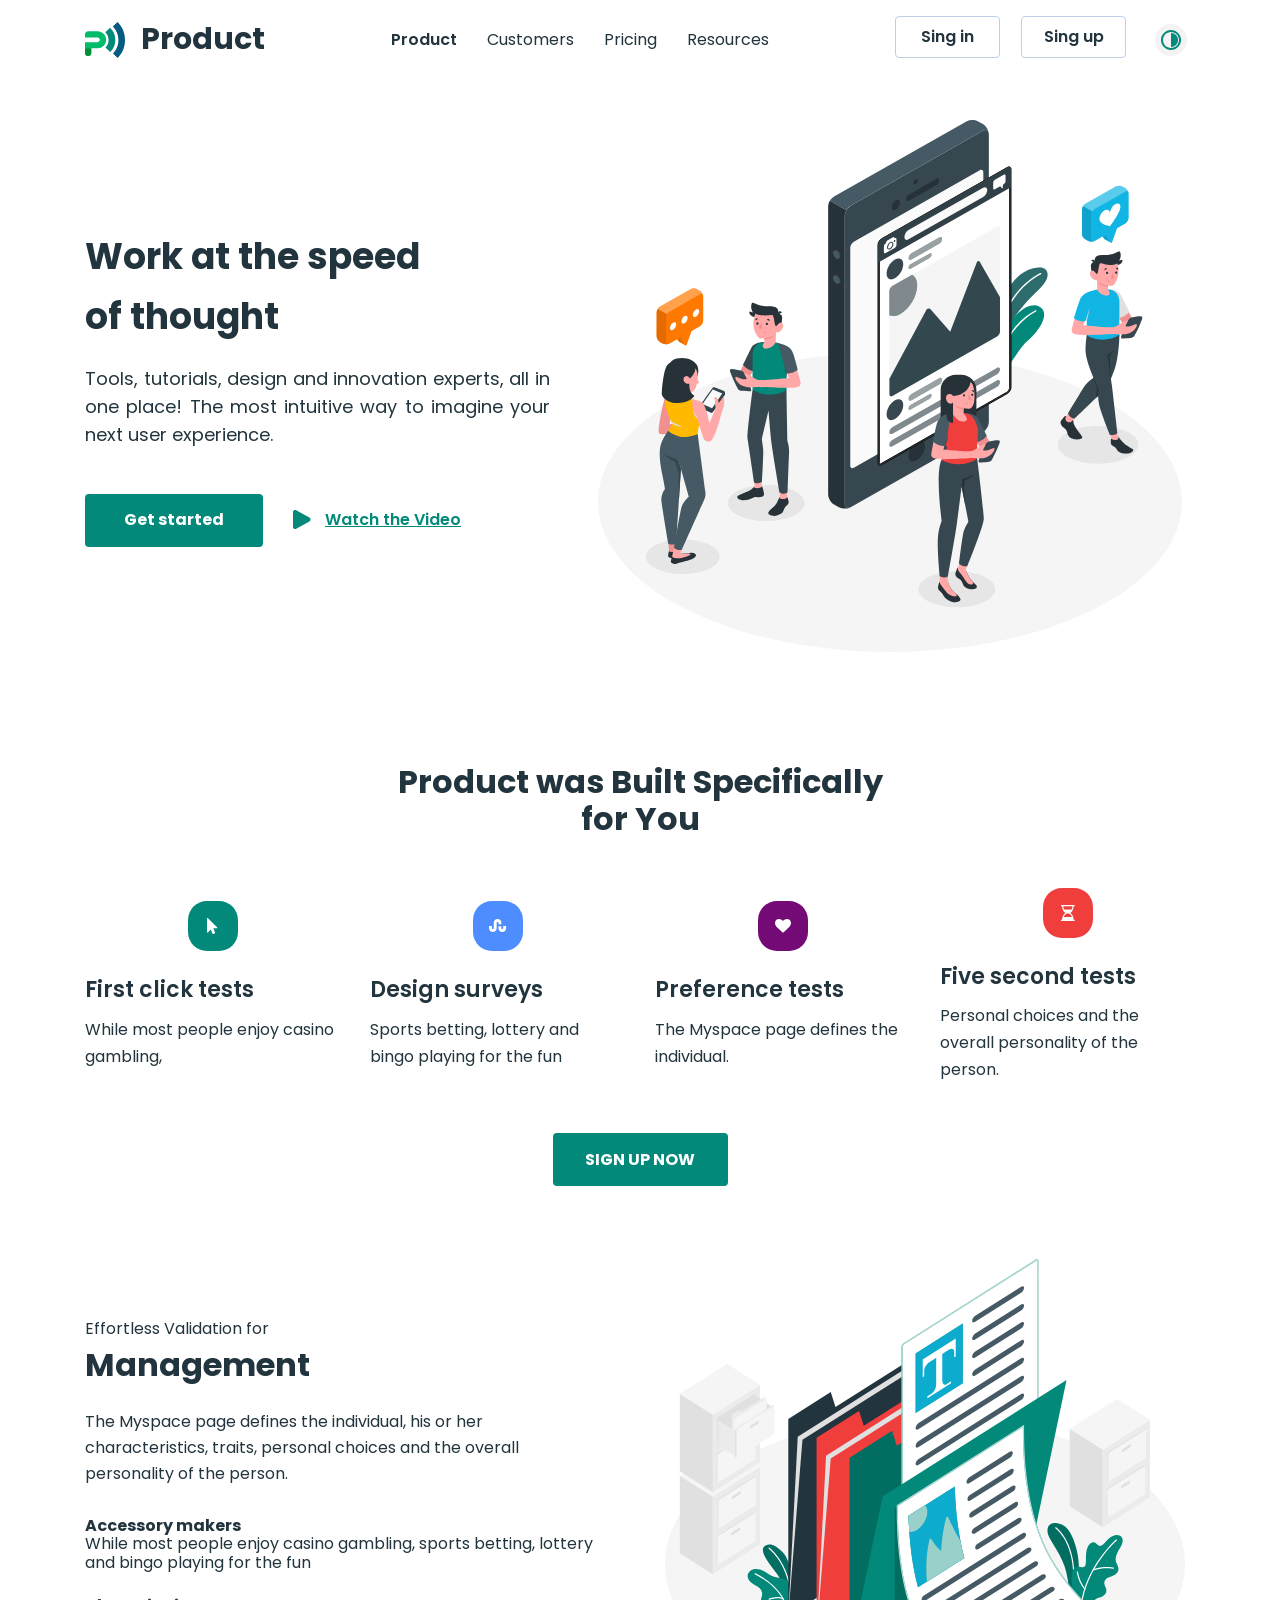
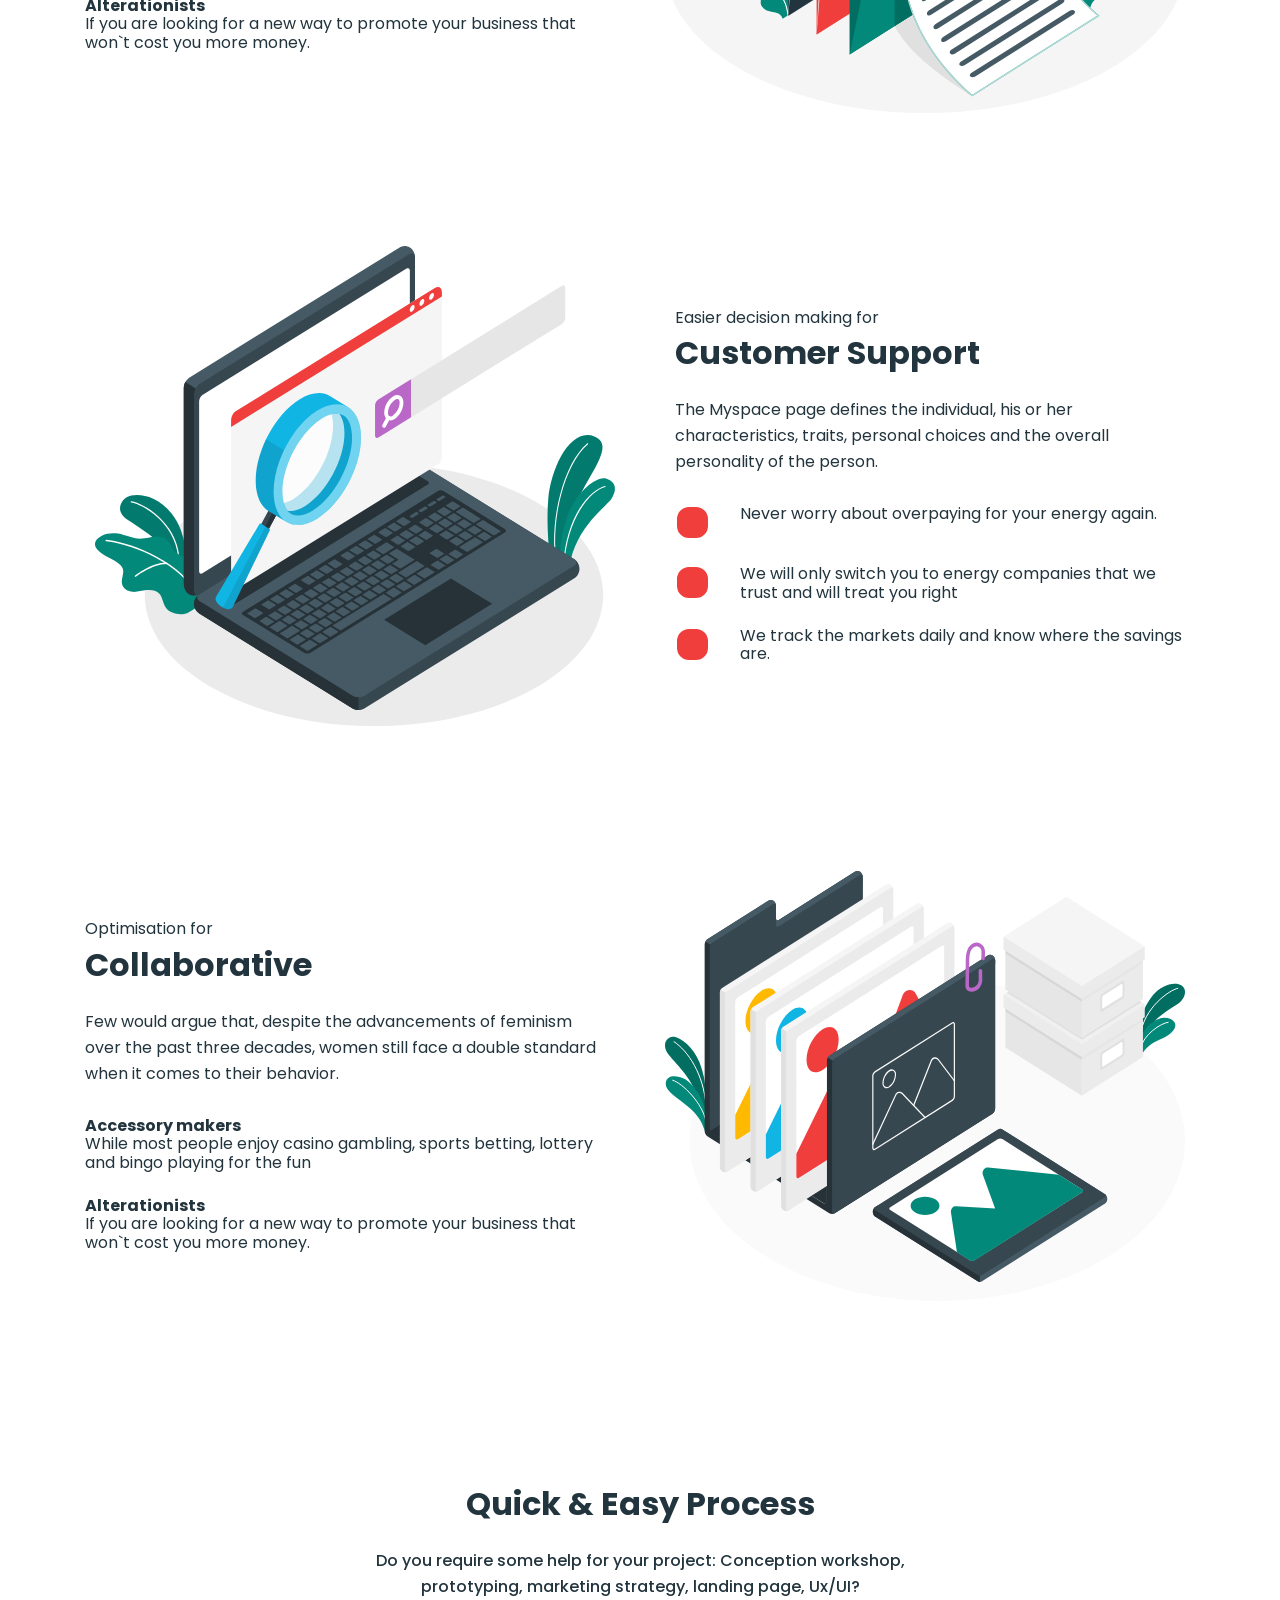
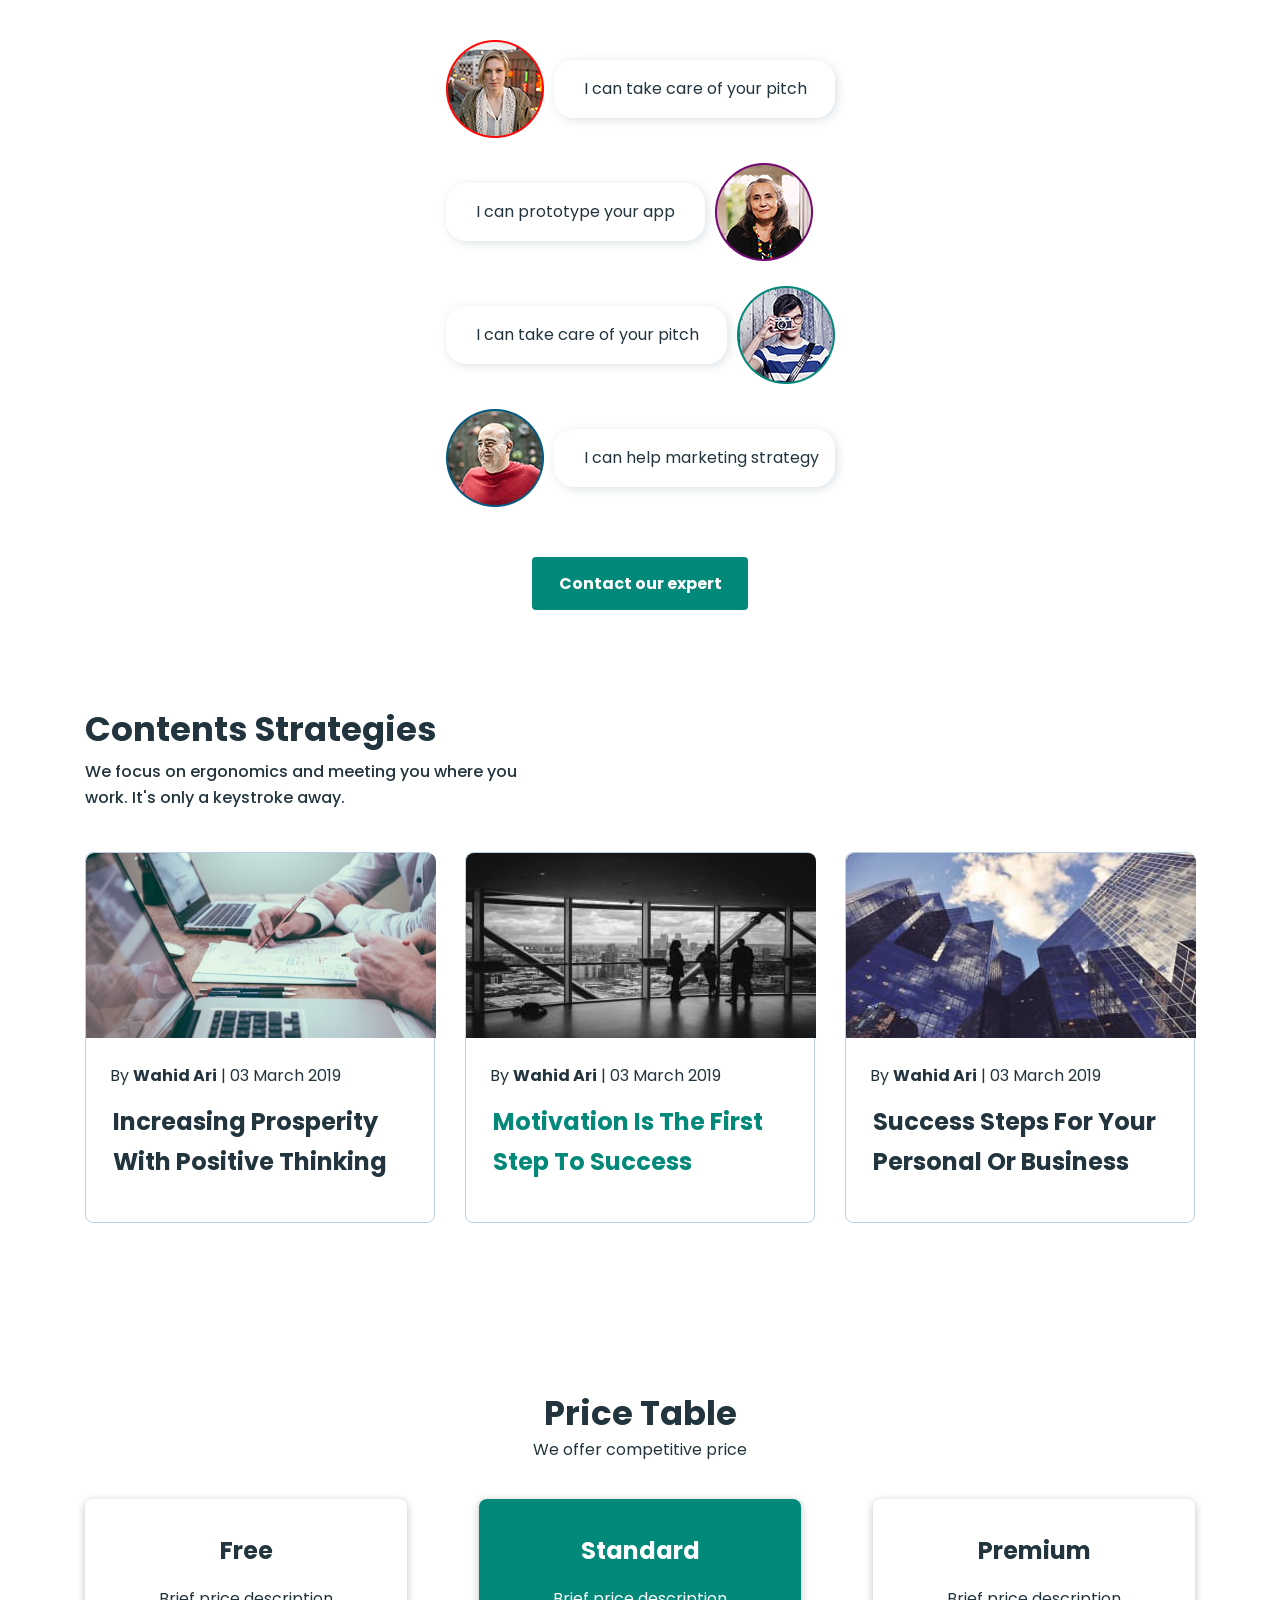
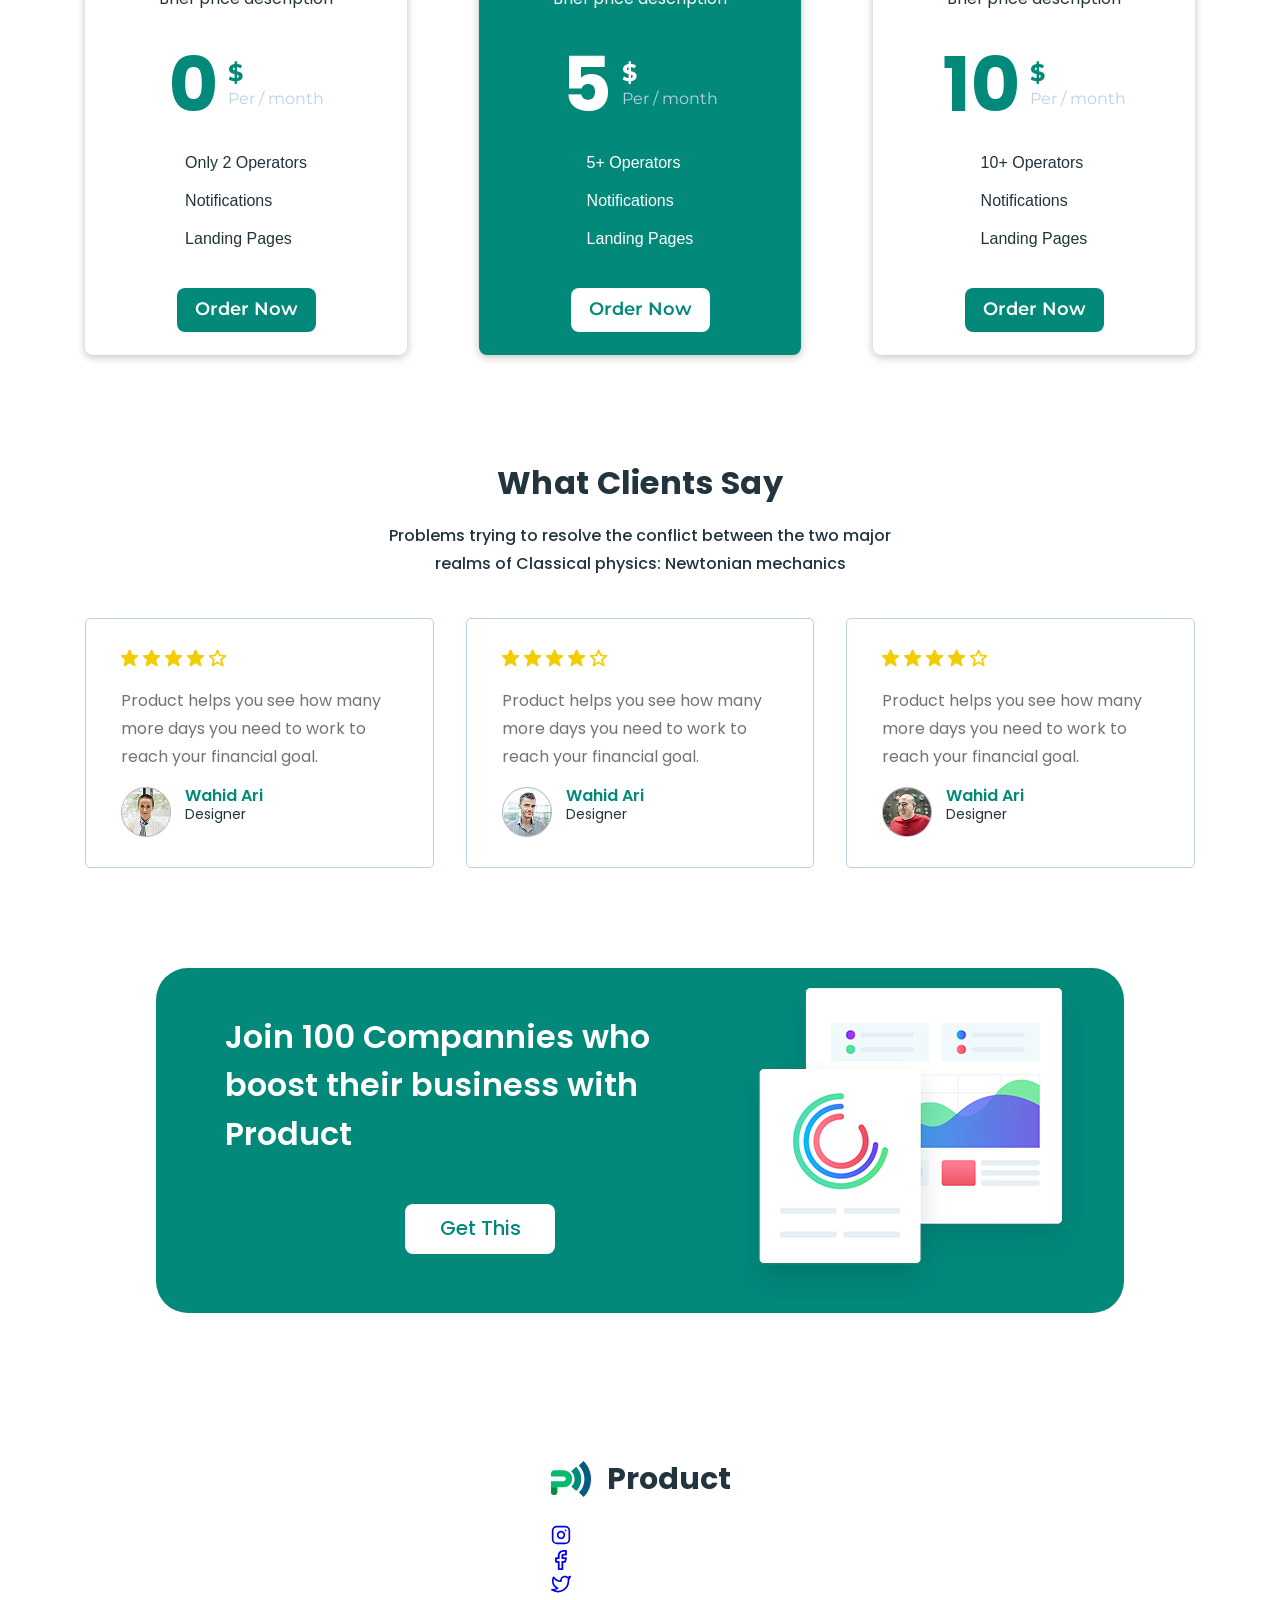
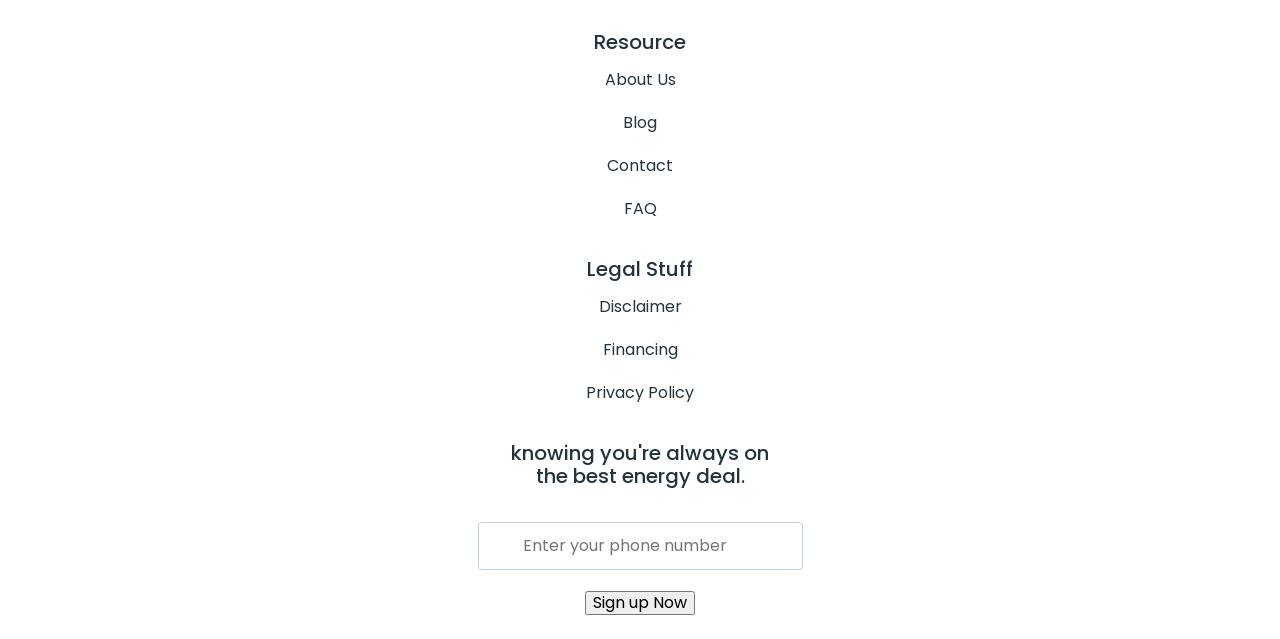
==== commit e95691ff: "btn" ====
--- a/index.html
+++ b/index.html
@@ -37,11 +37,15 @@
             <ul class="header-btn-list">
                 <li class="header-btn-item"><button class="header-btn" type="button">Sing in</button></li>
                 <li class="header-btn-item"><button class="header-btn" type="button">Sing up</button></li>
+                <li class="header-btn-item">
+                    <button id="theme-toggle-mobile" class="night-btn" type="button" aria-pressed="false"
+                        aria-label="Включить тёмную тему">
+                        <img src="./image/night-btn.svg" alt="">
+                    </button>
+                </li>
             </ul>
             <button class="burger-btn button" type="button">
-                <svg class="burger-icon" width="24" height="24">
-                    <use href="./image/burger-menu.svg"></use>
-                </svg>
+                <span></span><span></span><span></span>
             </button>
             <nav class="mobile-menu">
                 <button class="close-btn" type="button">✕</button>
@@ -56,6 +60,11 @@
                 <ul class="mobile-btn-list">
                     <li class="mobile-btn-item"><button class="header-btn" type="button">Sing in</button></li>
                     <li class="mobile-btn-item"><button class="header-btn" type="button">Sing up</button></li>
+                    <li class="header-btn-item">
+                        <button id="theme-toggle" class="night-btn" type="button" aria-pressed="false" aria-label="Включить тёмную тему">
+                            <img src="./image/night-btn.svg" alt="">
+                        </button>
+                    </li>
                 </ul>
             </nav>
         </div>
--- a/css/style.css
+++ b/css/style.css
@@ -1,7 +1,51 @@
+/* =========================
+   Theme variables
+   ========================= */
+:root {
+    /* Light theme (default) */
+    --bg: #ffffff;
+    /* page background */
+    --text: #22343d;
+    /* main text / headings */
+    --muted: #bcd0e5;
+    /* borders / subtle text (mapped from #bcd0e5) */
+    --accent: #02897a;
+    /* primary accent / buttons */
+    --card: #ffffff;
+    /* card / panel background */
+    --header-bg: #ffffff;
+    /* header background */
+    --bg-alt: #f7f9fb;
+    /* alternate section background */
+    --btn-bg: var(--accent);
+    --btn-text: #ffffff;
+    --shadow: rgba(0, 0, 0, 0.25);
+}
+
+/* Dark theme (user colors) */
+[data-theme="dark"] {
+    --bg: #1f2e35;
+    /* основной фон в тёмной теме */
+    --text: #ffffff;
+    /* цвет текста в тёмной теме */
+    --bg-alt: #22343d;
+    /* дополнительный фон секций в тёмной теме */
+    --muted: #9fb0b6;
+    --accent: #2bd1b0;
+    --card: #0b1116;
+    --header-bg: #22343d;
+    --btn-bg: var(--accent);
+    --btn-text: #04221a;
+    --shadow: rgba(0, 0, 0, 0.6);
+}
+
+/* =========================
+   Base / Reset
+   ========================= */
 body {
     font-family: Poppins, sans-serif;
-    color: #22343d;
-    background-color: #fff;
+    color: var(--text);
+    background-color: var(--bg);
 }
 
 a {
@@ -45,8 +89,9 @@
     border: 0;
 }
 
-/* common */
-
+/* =========================
+   Common container
+   ========================= */
 .container {
     margin: 0 auto;
     padding: 0 27px;
@@ -57,29 +102,27 @@
 @media screen and (min-width: 768px) and (max-width: 1150px) {
     .container {
         max-width: 900px;
-        margin: 0 auto;
         padding: 0 32px;
     }
-
 }
 
 @media screen and (min-width: 1150px) {
     .container {
-        margin: 0 auto;
         padding: 0 20px;
         max-width: 1150px;
     }
 }
 
-
-
-/* header */
-
+/* =========================
+   Header
+   ========================= */
 .header-container {
     display: flex;
     align-items: center;
     justify-content: space-between;
     min-height: 70px;
+    box-shadow: 0 -2px 8px 0 var(--shadow);
+    background: var(--header-bg);
 }
 
 .header-logo {
@@ -89,9 +132,8 @@
     font-weight: 700;
     font-size: 30px;
     line-height: 0.93;
-    color: #173a56;
-}
-
+    color: var(--text);
+}
 
 .header-nav {
     margin-left: auto;
@@ -101,13 +143,12 @@
     display: flex;
     gap: 30px;
 }
-
 
 .header-nav-link {
     padding: 26px 0;
     display: block;
     line-height: 175%;
-    color: #22343d;
+    color: var(--text);
 }
 
 .current {
@@ -120,42 +161,63 @@
 }
 
 .header-btn {
-    border: 1px solid #bcd0e5;
+    border: 1px solid var(--muted);
     border-radius: 4px;
     min-width: 105px;
     height: 42px;
     background-color: transparent;
     font-weight: 600;
     text-align: center;
-    color: #173a56;
+    color: var(--text);
 }
 
 .header-btn:hover,
 .header-btn:focus {
-    color: #fff;
+    color: var(--btn-text);
     border: none;
-    background-color: #02897a;
+    background-color: var(--btn-bg);
 }
 
 .burger-btn {
+    position: relative;
+    width: 28px;
+    height: 31px;
     background-color: transparent;
     border: none;
 }
 
+.burger-btn span {
+    position: absolute;
+    width: 22px;
+    height: 2px;
+    background-color: var(--text);
+    left: 3px;
+}
+
+.burger-btn span:nth-child(1) {
+    transform: translateY(-10px);
+}
+
+.burger-btn span:nth-child(3) {
+    transform: translateY(10px);
+}
+
+/* by default hidden on mobile */
 .header-nav,
 .header-btn-list {
     display: none;
 }
 
+/* Mobile menu */
 .mobile-menu {
     position: fixed;
     top: 0;
     right: 0;
     width: 100%;
     height: 100vh;
-    background-color: white;
+    background-color: var(--bg);
     transform: translateX(100%);
-    transition: transform 3s ease;
+    transition: transform 1s ease;
     padding: 80px 24px;
     z-index: 999;
     display: flex;
@@ -174,6 +236,7 @@
     background-color: transparent;
     border: none;
     font-size: 32px;
+    color: var(--text);
 }
 
 .mobile-menu-list {
@@ -187,7 +250,7 @@
     font-weight: 400;
     font-size: 16px;
     line-height: 175%;
-    color: #22343d;
+    color: var(--text);
 }
 
 .mobile-btn-list {
@@ -197,26 +260,34 @@
     align-items: center;
 }
 
-
+/* night button (header) */
+.night-btn {
+    border: none;
+    background-color: transparent;
+    color: var(--text);
+    padding: 8px;
+    border-radius: 8px;
+    display: inline-flex;
+    align-items: center;
+    justify-content: center;
+}
+
+/* =========================
+   Header responsive
+   ========================= */
 @media screen and (min-width: 768px) and (max-width: 1150px) {
-
-    /* Контейнер */
     .header-container {
         justify-content: center;
-        /* центрируем меню + кнопки */
         gap: 20px;
-        /* уменьшаем расстояние */
         padding: 0 20px;
-    }
-
-    /* Лого */
+        box-shadow: none;
+    }
+
     .header-logo {
         margin-right: 40px;
-        /* меньше, чем на десктопе */
         font-size: 26px;
     }
 
-    /* Навигация */
     .header-nav {
         margin-left: 0;
         margin-right: 0;
@@ -224,7 +295,6 @@
 
     .header-nav-list {
         gap: 20px;
-        /* было 30px — слишком много */
     }
 
     .header-nav-link {
@@ -232,14 +302,12 @@
         font-size: 15px;
     }
 
-    /* Кнопки */
     .header-btn-list {
         gap: 12px;
     }
 
     .header-btn {
         min-width: 85px;
-        /* было 105px — слишком много */
         height: 38px;
         font-size: 14px;
         padding: 0 10px;
@@ -256,11 +324,10 @@
 }
 
 @media screen and (min-width: 1150px) {
-
-    /* HEADER — restore */
     .header-container {
         justify-content: space-between;
         gap: 0;
+        box-shadow: none;
     }
 
     .header-logo {
@@ -304,8 +371,9 @@
     }
 }
 
-/* hero */
-
+/* =========================
+   Hero
+   ========================= */
 .hero {
     padding-top: 29.32px;
     padding-bottom: 100px;
@@ -336,6 +404,7 @@
     font-weight: 400;
     margin-top: 18px;
     text-align: center;
+    color: var(--text);
 }
 
 .hero-title {
@@ -344,16 +413,16 @@
     font-weight: 700;
     font-size: 36px;
     line-height: 167%;
-    color: #22343d;
+    color: var(--text);
     text-align: center;
 }
 
 .get-started {
     border: none;
-    background-color: #02897a;
+    background-color: var(--accent);
     font-weight: 700;
     text-align: center;
-    color: #fff;
+    color: var(--btn-text);
     border-radius: 4px;
     width: 142px;
     height: 53px;
@@ -366,7 +435,7 @@
     font-weight: 600;
     text-decoration: underline;
     text-decoration-skip-ink: none;
-    color: #02897a;
+    color: var(--accent);
     border: none;
     padding-left: 32px;
     min-width: 20px;
@@ -384,43 +453,34 @@
     height: 20px;
     background-image: url("../image/play.svg");
     background-size: contain;
-    background-repeat: no-repeat
+    background-repeat: no-repeat;
 }
 
 @media screen and (min-width: 768px) and (max-width: 1150px) {
-
-    /* Контейнер */
     .hero-container {
         flex-direction: row-reverse;
         justify-content: center;
-        /* центрируем */
         align-items: center;
         gap: 40px;
-        /* как в эталоне */
-    }
-
-    /* Картинка */
+    }
+
     .hero-img {
         width: 420px;
-        /* вместо 610px */
         height: auto;
     }
 
-    /* Заголовок */
     .hero-title {
         font-size: 29px;
         max-width: 320px;
         text-align: left;
     }
 
-    /* Текст */
     .hero-text {
         font-size: 12px;
         max-width: 380px;
         text-align: left;
     }
 
-    /* Кнопки */
     .hero-btn-list {
         gap: 20px;
         margin-top: 32px;
@@ -433,7 +493,6 @@
 }
 
 @media screen and (min-width: 1150px) {
-
     .hero-container {
         flex-direction: row-reverse;
         justify-content: space-between;
@@ -469,8 +528,9 @@
     }
 }
 
-/* Product */
-
+/* =========================
+   Product
+   ========================= */
 .product-item-title::before {
     content: "";
     display: block;
@@ -478,16 +538,15 @@
     width: 50px;
     height: 50px;
     background-color: #4d8dff;
-    margin: 0 auto;
-    margin-bottom: 26px;
+    /* keep original accent variants */
+    margin: 0 auto 26px;
 }
 
 .product-item:nth-child(1) .product-item-title::before {
-    background-color: #02897a;
+    background-color: var(--accent);
     background-image: url(../image/cursor.svg);
     background-repeat: no-repeat;
     background-position: center;
-
 }
 
 .product-item:nth-child(2) .product-item-title::before {
@@ -522,7 +581,7 @@
 }
 
 .prosuct-icon {
-    fill: #fff;
+    fill: var(--btn-text);
 }
 
 .product {
@@ -536,6 +595,7 @@
     padding-bottom: 50px;
     max-width: 361px;
     margin: 0 auto;
+    color: var(--text);
 }
 
 .product-list {
@@ -552,7 +612,7 @@
     font-weight: 600;
     font-size: 22px;
     text-align: center;
-    color: #22343d;
+    color: var(--text);
 }
 
 .product-item-text {
@@ -560,50 +620,42 @@
     font-size: 16px;
     line-height: 169%;
     text-align: center;
-    color: #22343d;
+    color: var(--text);
 }
 
 .product-item-img {
     margin-bottom: 26px;
 }
-
 
 .product-btn {
     border: none;
     border-radius: 4px;
     min-width: 175px;
     min-height: 53px;
-    background-color: #02897a;
-    font-weight: 700;
-    color: #fff;
+    background-color: var(--accent);
+    font-weight: 700;
+    color: var(--btn-text);
     text-transform: uppercase;
     display: block;
-    margin-right: auto;
-    margin-left: auto;
-}
-
+    margin: 0 auto;
+}
+
+/* product responsive */
 @media screen and (min-width: 768px) and (max-width: 1150px) {
-
     .product-list {
         display: flex;
         flex-direction: row;
         flex-wrap: wrap;
         justify-content: space-between;
         align-items: stretch;
-        /* все карточки одинаковой высоты */
         gap: 30px;
     }
 
     .product-item {
         width: calc((100% - 90px) / 4);
-        /* 4 колонки через flex */
         display: flex;
         flex-direction: column;
         justify-content: flex-start;
-    }
-
-    .product-item-title::before {
-        margin-left: 0;
     }
 
     .product-item-title {
@@ -615,7 +667,6 @@
         text-align: left;
         font-size: 11px;
         flex-grow: 1;
-        /* растягивает карточку вниз */
     }
 
     .product-item-img {
@@ -624,19 +675,16 @@
 }
 
 @media screen and (min-width: 1150px) {
-
     .product-list {
         display: flex;
         flex-direction: row;
         flex-wrap: nowrap;
         justify-content: space-between;
         gap: 30px;
-        /* как в оригинале */
     }
 
     .product-item {
         width: calc((100% - 90px) / 4);
-        /* возвращаем оригинальные 4 колонки */
         display: flex;
         flex-direction: column;
         justify-content: flex-start;
@@ -644,21 +692,13 @@
 
     .product-item-title {
         font-size: 22px;
-        /* оригинальный размер */
         text-align: left;
     }
 
     .product-item-text {
         font-size: 16px;
-        /* оригинальный размер */
         text-align: left;
         flex-grow: 0;
-        /* убираем растяжение, как в оригинале */
-    }
-
-    .product-item-title::before {
-        margin-left: 0;
-        /* как было */
     }
 
     .product-title {
@@ -667,8 +707,12 @@
     }
 }
 
+/* =========================
+   Services, Process, Strategies, Price, Review, Promo, Footer
+   (only color values replaced by variables; layout preserved)
+   ========================= */
+
 /* Services */
-
 .services-list {
     display: flex;
     flex-direction: column;
@@ -688,14 +732,12 @@
     display: flex;
     flex-direction: column;
     gap: 50px;
-
 }
 
 .item-text {
     display: flex;
     flex-direction: column;
     justify-content: center;
-    /* max-width: 334px; */
 }
 
 .services-item-title {
@@ -703,29 +745,19 @@
     font-size: 32px;
     margin-top: 8px;
     margin-bottom: 25px;
+    color: var(--text);
 }
 
 .services-item-text {
     line-height: 163%;
     margin-bottom: 30px;
-}
-
-.management-list {
-    display: flex;
-    flex-direction: column;
-    gap: 25px;
-}
-
-.management-item-title {
-    font-weight: 600;
-    line-height: 163%;
-}
-
-.management-item-text {
-    line-height: 163%;
-}
-
-.support-list {
+    color: var(--text);
+}
+
+/* management/support/collaborative */
+.management-list,
+.support-list,
+.collaborative-list {
     display: flex;
     flex-direction: column;
     gap: 25px;
@@ -745,56 +777,17 @@
 .support-item-text::before {
     content: "";
     display: block;
-    border: 2.92px solid #fff;
+    border: 2.92px solid var(--card);
     border-radius: 14px;
     min-width: 35px;
     max-height: 35px;
     background-color: #f03e3d;
+    /* keep original icon bg colors */
     margin-right: 30px;
 }
 
-.support-item:nth-child(1) .support-item-text::before {
-    background-image: url(../image/check.svg);
-    background-position: center;
-    background-repeat: no-repeat;
-    background-color: #f90;
-}
-
-.support-item:nth-child(2) .support-item-text::before {
-    background-image: url(../image/check.svg);
-    background-position: center;
-    background-repeat: no-repeat;
-    background-color: #f03e3d;
-}
-
-.support-item:nth-child(3) .support-item-text::before {
-    background-image: url(../image/check.svg);
-    background-position: center;
-    background-repeat: no-repeat;
-    background-color: #4d8dff;
-}
-
-.collaborative-list {
-    display: flex;
-    flex-direction: column;
-    gap: 25px;
-}
-
-.collaborative-item-title {
-    margin-bottom: 12px;
-}
-
-.services-item-subtitle {
-    font-weight: 600;
-    font-size: 16px;
-}
-
-.item-img {
-    order: -1;
-}
-
-
-@media screen and (min-width:768px) and (max-width: 1150px) {
+/* responsive services */
+@media screen and (min-width:768px) and (max-width:1150px) {
     .services-list {
         gap: 70px;
     }
@@ -830,7 +823,7 @@
     }
 }
 
-@media screen and (min-width: 1150px) {
+@media screen and (min-width:1150px) {
     .services-list {
         gap: 100px;
     }
@@ -862,8 +855,7 @@
     }
 }
 
-/* Processs */
-
+/* Process */
 .process {
     margin-top: 150px;
     margin-bottom: 100px;
@@ -887,18 +879,19 @@
 .process-title {
     font-weight: 700;
     font-size: 32px;
+    color: var(--text);
 }
 
 .process-text {
     font-weight: 500;
     line-height: 163%;
+    color: var(--text);
 }
 
 .process-list {
     display: flex;
     flex-direction: column;
     gap: 32px;
-    grid-template-columns: repeat(2, 1fr);
     margin-bottom: 50px;
 }
 
@@ -912,7 +905,7 @@
     display: inline-block;
     white-space: nowrap;
     max-width: 281px;
-    background: #fff;
+    background: var(--card);
     border-radius: 20px;
     padding: 20px 30px;
     box-shadow: 2px 2px 10px rgba(23, 58, 86, 0.15);
@@ -923,30 +916,14 @@
     border-radius: 4px;
     min-width: 216px;
     min-height: 53px;
-    background-color: #02897a;
-    font-weight: 700;
-    color: #fff;
+    background-color: var(--accent);
+    font-weight: 700;
+    color: var(--btn-text);
     display: block;
-    margin-right: auto;
-    margin-left: auto;
-}
-
-.process-item:nth-child(1) {
-    order: 1;
-}
-
-.process-item:nth-child(2) {
-    order: 4;
-}
-
-.process-item:nth-child(3) {
-    order: 2;
-}
-
-.process-item:nth-child(4) {
-    order: 3;
-}
-
+    margin: 0 auto;
+}
+
+/* Process responsive */
 @media screen and (min-width:768px) and (max-width:1150px) {
     .process-list {
         display: grid;
@@ -954,22 +931,6 @@
         row-gap: 25px;
     }
 
-    .process-item:nth-child(1) {
-        order: 1;
-    }
-
-    .process-item:nth-child(2) {
-        order: 2;
-    }
-
-    .process-item:nth-child(3) {
-        order: 3;
-    }
-
-    .process-item:nth-child(4) {
-        order: 4;
-    }
-
     .process-item {
         gap: 3px;
     }
@@ -985,30 +946,9 @@
     .process-item {
         gap: 10px;
     }
-
-    .process-item:nth-child(1) {
-        order: 1;
-    }
-
-    .process-item:nth-child(2) {
-        order: 2;
-    }
-
-    .process-item:nth-child(3) {
-        order: 3;
-    }
-
-    .process-item:nth-child(4) {
-        order: 4;
-    }
-
-    .process-item {
-        gap: 3px;
-    }
 }
 
 /* Strategies */
-
 .strategies {
     margin-bottom: 171px;
 }
@@ -1024,12 +964,14 @@
 .strategies-title {
     font-weight: 700;
     font-size: 34px;
+    color: var(--text);
 }
 
 .strategies-text {
     line-height: 163%;
     font-weight: 500;
     font-size: 16px;
+    color: var(--text);
 }
 
 .strategies-list {
@@ -1039,9 +981,10 @@
 }
 
 .strategies-item {
-    border: 1px solid #dedede;
+    border: 1px solid var(--muted);
     border-radius: 8px;
     max-width: 350px;
+    background: var(--card);
 }
 
 .strategies-img {
@@ -1056,6 +999,7 @@
     line-height: 175%;
     margin-bottom: 12px;
     margin-left: 24px;
+    color: var(--text);
 }
 
 .strategies-author {
@@ -1068,28 +1012,29 @@
     line-height: 167%;
     margin-left: 27px;
     margin-bottom: 40px;
+    color: var(--text);
 }
 
 .strategies-article-motivation {
-    color: #02897a;
-}
-
-@media screen and (min-width: 768px) and (max-width: 1150px) {
+    color: var(--accent);
+}
+
+@media screen and (min-width:768px) and (max-width:1150px) {
     .strategies-list {
         display: flex;
         flex-direction: row;
         justify-content: center;
         gap: 12px;
     }
-    
+
     .strategies-item {
-        max-width: 280px;          
+        max-width: 280px;
         border-radius: 8px;
     }
 
     .strategies-img {
         width: 100%;
-        min-width: 245px;         
+        min-width: 245px;
         margin-bottom: 20px;
     }
 
@@ -1098,17 +1043,17 @@
         margin-left: 20px;
         margin-bottom: 10px;
     }
-    
+
     .strategies-article-title {
         font-size: 20px;
         margin-left: 20px;
         margin-bottom: 28px;
     }
-    
+
     .strategies-title {
         font-size: 30px;
     }
-    
+
     .strategies-text {
         font-size: 15px;
     }
@@ -1122,7 +1067,6 @@
 }
 
 /* Price */
-
 .price {
     padding-bottom: 100px;
 }
@@ -1137,10 +1081,12 @@
     font-weight: 700;
     font-size: 34px;
     margin-bottom: 8px;
+    color: var(--text);
 }
 
 .price-text {
     margin-bottom: 74px;
+    color: var(--text);
 }
 
 .price-list {
@@ -1154,7 +1100,7 @@
     width: 322px;
     min-height: 456px;
     box-shadow: 0 2px 8px 0 rgba(0, 0, 0, 0.25);
-    background: #fff;
+    background: var(--card);
     display: flex;
     flex-direction: column;
     align-items: center;
@@ -1166,12 +1112,14 @@
     font-weight: 700;
     font-size: 24px;
     line-height: 167%;
+    color: var(--text);
 }
 
 .card-text {
     margin-bottom: 16px;
     font-size: 16px;
     line-height: 250%;
+    color: var(--text);
 }
 
 .per-month {
@@ -1186,9 +1134,8 @@
     font-weight: 700;
     font-size: 76px;
     line-height: 132%;
-    letter-spacing: 0em;
     text-align: center;
-    color: #02897a;
+    color: var(--accent);
 }
 
 .per-month-right {
@@ -1196,25 +1143,20 @@
     flex-direction: column;
     gap: 7px;
     line-height: 119%;
-    letter-spacing: 0.01em;
-    color: #e0e0e0;
+    color: var(--muted);
 }
 
 .currency {
     font-family: Montserrat, sans-serif;
     font-weight: 700;
     font-size: 24px;
-    line-height: 125%;
-    letter-spacing: 0em;
-    color: #02897a;
+    color: var(--accent);
 }
 
 .period {
     font-family: Montserrat, sans-serif;
     font-weight: 400;
-    line-height: 119%;
-    letter-spacing: 0.01em;
-    color: #afafaf;
+    color: var(--muted);
 }
 
 .price-description-list {
@@ -1228,29 +1170,28 @@
     font-weight: 500;
     font-size: 16px;
     line-height: 138%;
-    letter-spacing: 0.01em;
     font-family: Inter, sans-serif;
+    color: var(--text);
 }
 
 .price-btn {
     font-family: Montserrat, sans-serif;
     border: none;
-    background-color: #02897a;
+    background-color: var(--accent);
     font-weight: 600;
     font-size: 18px;
-    text-align: center;
-    color: #fff;
+    color: var(--btn-text);
     border-radius: 8px;
     width: 139px;
     height: 44px;
 }
 
 .price-item-green {
-    background: #02897a;
+    background: var(--accent);
 }
 
 .period-green {
-    color: #e0e0e0;
+    color: var(--muted);
 }
 
 .card-name-green,
@@ -1258,12 +1199,12 @@
 .money-green,
 .currency-green,
 .price-description-item-green {
-    color: #fff;
+    color: var(--card);
 }
 
 .price-btn-green {
-    background: #fff;
-    color: #02897a;
+    background: var(--card);
+    color: var(--accent);
 }
 
 @media screen and (min-width:768px) and (max-width:1150px) {
@@ -1276,10 +1217,6 @@
         margin-bottom: 40px;
     }
 
-    .price-title {
-        margin-bottom: 10px;
-    }
-    
     .price-item {
         width: clamp(250px, 30vw, 322px);
     }
@@ -1294,14 +1231,9 @@
     .price-text {
         margin-bottom: 40px;
     }
-
-    .price-title {
-        margin-bottom: 10px;
-    }
-}
-
-/* Reviev */
-
+}
+
+/* Review */
 .review {
     padding-bottom: 100px;
 }
@@ -1318,15 +1250,16 @@
     letter-spacing: 0.01em;
     line-height: 178%;
     padding-bottom: 10px;
+    color: var(--text);
 }
 
 .review-text {
     font-weight: 500;
     line-height: 175%;
-    letter-spacing: 0.01em;
     text-align: center;
     padding-bottom: 40px;
     max-width: 540px;
+    color: var(--text);
 }
 
 .review-list {
@@ -1336,13 +1269,14 @@
 }
 
 .review-item {
-    border: 1px solid #dedede;
+    border: 1px solid var(--muted);
     border-radius: 5px;
     padding: 30px 35px;
     min-width: 327px;
     display: flex;
     flex-direction: column;
     gap: 16px;
+    background: var(--card);
 }
 
 .review-star,
@@ -1352,10 +1286,8 @@
     height: 18px;
 }
 
-
 .review-message {
     line-height: 175%;
-    letter-spacing: 0.01em;
     color: #737373;
 }
 
@@ -1367,15 +1299,11 @@
 .review-author-name {
     font-weight: 600;
     font-size: 16px;
-    line-height: 150%;
-    letter-spacing: 0.01em;
-    color: #02897a;
+    color: var(--accent);
 }
 
 .review-author-role {
     font-size: 14px;
-    line-height: 171%;
-    letter-spacing: 0.01em;
 }
 
 .review-message:hover,
@@ -1383,7 +1311,6 @@
     color: #32454f;
 }
 
-
 @media screen and (min-width:1150px) {
     .review-list {
         flex-direction: row;
@@ -1391,17 +1318,12 @@
 }
 
 /* Promo */
-
-.promo {
-    padding-bottom: 100px;
-}
-
 .promo-container {
     width: 371px;
     height: 688px;
     margin: 0 auto;
     padding-left: 51px;
-    background: #02897a;
+    background: var(--accent);
     border-radius: 32px;
     display: flex;
     align-items: center;
@@ -1410,11 +1332,10 @@
 }
 
 .promo-text {
-    font-family: Poppins, sans-serif;
     font-weight: 600;
     font-size: 28px;
     line-height: 151%;
-    color: #fff;
+    color: var(--card);
     padding-bottom: 46px;
     margin-top: 17px;
 }
@@ -1423,10 +1344,10 @@
     border-radius: 8px;
     width: 150px;
     height: 50px;
-    background: #fff;
+    background: var(--card);
     font-weight: 500;
     font-size: 20px;
-    color: #02897a;
+    color: var(--accent);
     border: none;
     margin: 0 auto;
 }
@@ -1438,23 +1359,12 @@
     align-items: center;
 }
 
-@media screen and (min-width: 768px) and (max-width: 1150px) {
-
+@media screen and (min-width:768px) and (max-width:1150px) {
     .promo-container {
         align-items: center;
         flex-direction: row;
-        border-radius: 32px;
         height: 330px;
         width: 797px;
-    }
-
-    .promo-left {
-        align-items: normal;
-    }
-
-    .promo-btn {
-        font-weight: 600;
-        margin: 0;
     }
 
     .promo-text {
@@ -1466,31 +1376,24 @@
 @media screen and (min-width:1150px) {
     .promo-container {
         flex-direction: row;
-        border-radius: 32px;
         height: 345px;
         width: 968px;
-    }
-
-    .promo-left {
-        align-items: normal;
-    }
-
-    .promo-btn {
-        font-weight: 600;
-        margin: 0;
     }
 
     .promo-text {
         font-size: 32px;
         width: 510px;
     }
+
+    .promo {
+        margin-bottom: 100px;
+    }
 }
 
 /* Footer */
-
 .footer {
-    background: #fff;
-    color: #22343d;
+    background: var(--card);
+    color: var(--text);
     padding: 48px 0 24px;
 }
 
@@ -1503,105 +1406,37 @@
     flex-wrap: wrap;
     max-width: 1150px;
     margin: 0 auto;
-}
-
-.footer-logo-container {
-    .footer-logo-container {
-        display: flex;
-        flex-direction: column;
-        gap: 28px;
-        min-width: 200px;
-    }
-}
-
-.resource,
-.stuff {
-    min-width: 160px;
 }
 
 .footer-heading {
     margin-bottom: 8px;
     font-weight: 500;
     font-size: 20px;
-    line-height: 150%;
-    color: #22343d;
+    color: var(--text);
     text-align: center;
 }
 
-.footer-logo-container,
-.resource,
-.stuff,
-.subscribe {
-    flex: 1 1 0;
-    min-width: 180px;
-    box-sizing: border-box;
-}
-
 .footer-logo {
     display: flex;
     align-items: center;
     gap: 16px;
     font-weight: 700;
     font-size: 30px;
-    color: #173a56;
+    color: var(--text);
     max-width: 178px;
     margin: 0 0 28px 0;
 }
-
-.footer-brand-name {
-    font-weight: 700;
-    font-size: 30px;
-    color: #173a56;
-}
-
-.socials-footer-list {
-    display: flex;
-    gap: 30px;
-    margin-top: 28px;
-}
-
-.social-icons {
-    color: #02897a;
-    width: 20px;
-    height: 20px;
-    display: block;
-    transition: color 180ms ease, stroke 180ms ease, transform 160ms ease;
-}
-
-.social-footer-item:hover .social-box,
-.social-footer-item:focus-within .social-box {
-    background-color: #02897a;
-    transform: translateY(-2px);
-}
-
-.social-footer-item:hover .social-icons,
-.social-footer-item:focus-within .social-icons {
-    color: #ffffff;
-    stroke: #ffffff;
-}
-
-.social-box {
-    display: inline-flex;
-    align-items: center;
-    justify-content: center;
-    width: 40px;
-    height: 40px;
-    border-radius: 100%;
-    background: transparent;
-    box-sizing: border-box;
-    transition: background-color 180ms ease, transform 160ms ease;
-}
-
 
 .footer-link {
     display: block;
     font-weight: 400;
     font-size: 16px;
     line-height: 219%;
-    color: #22343d;
+    color: var(--text);
     text-decoration: none;
 }
 
+/* footer lists */
 .resource-list,
 .stuff-list {
     display: flex;
@@ -1613,6 +1448,7 @@
     list-style: none;
 }
 
+/* subscribe / input */
 .subscribe {
     display: flex;
     flex-direction: column;
@@ -1623,7 +1459,7 @@
 .subscribe-heading {
     margin: 0 0 34px 0;
     max-width: 280px;
-    color: #22343d;
+    color: var(--text);
 }
 
 .footer-form {
@@ -1642,7 +1478,7 @@
     width: 325px;
     box-sizing: border-box;
     margin: 0;
-    background-color: #fff
+    background-color: var(--card);
 }
 
 .input-with-icon input,
@@ -1650,456 +1486,16 @@
     width: 325px;
     height: 48px;
     padding: 10px 12px 10px 44px;
-    border: 1px solid #bcd0e5;
+    border: 1px solid var(--muted);
     border-radius: 4px;
     box-sizing: border-box;
-    color: #02897a;
+    color: var(--text);
     font-size: 16px;
     line-height: 175%;
     outline: none;
     background: transparent;
 }
 
-
-.input-with-icon .phone-icon {
-    position: absolute;
-    left: 12px;
-    top: 50%;
-    transform: translateY(-50%);
-    pointer-events: none;
-    width: 16px;
-    height: 24px;
-    fill: #02897a;
-}
-
-.input-with-icon input::placeholder,
-.input-row-phone::placeholder {
-    color: #02897a;
-    opacity: 1;
-}
-
-.btn-subscribe {
-    border-radius: 4px;
-    min-width: 131px;
-    height: 39px;
-    border: none;
-    background-color: #02897a;
-    font-weight: 700;
-    color: #fff;
-    cursor: pointer;
-    padding: 0 14px;
-    box-sizing: border-box;
-}
-
-@media screen and (min-width:1150px) {
-    .footer-container {
-        flex-direction: row;
-        justify-content: space-between;
-        align-items: flex-start;
-        gap: 32px;
-        padding: 0 20px;
-    }
-
-    .footer-logo-container {
-        flex-direction: column;
-        gap: 28px;
-        min-width: 200px;
-        align-items: flex-start;
-        text-align: left;
-    }
-
-    .resource,
-    .stuff {
-        min-width: 160px;
-        align-items: flex-start;
-        text-align: left;
-    }
-
-    .resource-list,
-    .stuff-list {
-        align-items: flex-start;
-        text-align: left;
-    }
-
-    .footer-heading {
-        text-align: left;
-        margin: 0 0 8px 0;
-    }
-
-    .subscribe {
-        align-items: flex-start;
-        text-align: left;
-    }
-
-    .subscribe-heading {
-        margin: 0 0 30px 0;
-    }
-
-    .footer-form {
-        justify-content: flex-start;
-        gap: 25px;
-    }
-
-    .input-with-icon,
-    .input-row-phone {
-        width: 325px;
-    }
-}
-
-/* CUSTOMERS */
-
-/* Clients */
-
-.clients-container {
-    margin-top: 100px;
-    padding-bottom: 117px;
-}
-
-.clients-title {
-    text-align: center;
-    font-weight: 700;
-    font-size: 40px;
-    padding-bottom: 50px;
-}
-
-.clients-list {
-    display: flex;
-    flex-wrap: wrap;
-    justify-content: space-between;
-    row-gap: 52px;
-}
-
-.clients-img {
-    display: block;
-    max-width: 164px;
-    width: 100%;
-    height: auto;
-    object-fit: contain;
-}
-
-@media screen and (min-width: 1150px) {
-    .clients-list {
-        display: flex;
-        gap: 64px;
-        justify-content: center;
-    }
-    
-    .clients-img {
-        max-width: 213px;
-    }
-}
-
-/* Reasons */
-
-.reasons {
-    background-color: #f5f5f5;
-}
-
-.reasons-container {
-    display: flex;
-    flex-direction: column;
-    align-items: center;
-}
-
-
-.reasons-title {
-    padding-top: 24px;
-    padding-bottom: 50px;
-    font-weight: 700;
-    font-size: 34px;
-    text-align: center;
-}
-
-.reasons-list {
-    display: flex;
-    flex-direction: column;
-    gap: 30px;
-    padding-bottom: 68px;
-}
-
-.reasons-item {
-    display: flex;
-    flex-direction: column;
-    align-items: center;
-    border: 1px solid #dedede;
-    border-radius: 10px;
-    padding: 40px 50px;
-    width: 350px;
-    height: 305px;
-    gap: 16px;
-}
-
-.reasons-item-title::before {
-    content: "";
-    display: block;
-    border-radius: 19px;
-    width: 50px;
-    height: 50px;
-    background-color: #4d8dff;
-    margin: 0 auto 26px auto;
-}
-
-.reasons-item:nth-child(1) .reasons-item-title::before {
-    background-color: #02897a;
-    background-image: url(../image/cursor.svg);
-    background-repeat: no-repeat;
-    background-position: center;
-    box-shadow: 0 4px 4px 0 rgba(0, 0, 0, 0.25);
-
-}
-
-.reasons-item:nth-child(2) .reasons-item-title::before {
-    background-color: #4d8dff;
-    background-image: url(../image/wave.svg);
-    background-repeat: no-repeat;
-    background-position: center;
-    box-shadow: 0 4px 4px 0 rgba(0, 0, 0, 0.25);
-}
-
-.reasons-item:nth-child(3) .reasons-item-title::before {
-    background-color: #f03e3d;
-    background-image: url(../image/heart.svg);
-    background-repeat: no-repeat;
-    background-position: center;
-    box-shadow: 0 4px 4px 0 rgba(0, 0, 0, 0.25);
-}
-
-.reasons-text {
-    line-height: 169%;
-    letter-spacing: 0.01em;
-    text-align: center;
-    color: #22343d;
-    width: 275px;
-    height: 180px;
-}
-
-.reasons-item-title {
-    display: block;
-    text-align: center;
-    width: 100%;
-    font-size: 24px;
-    font-weight: 700;
-    line-height: 138%;
-    letter-spacing: 0em;
-    width: 294px;
-}
-
-@media screen and (min-width:1150px) {
-    .reasons-list {
-        display: flex;
-        flex-direction: row;
-        gap: 30px;
-        padding-bottom: 68px;
-    }
-}
-
-/* Workflow */
-
-.workflow {
-    padding-top: 101px;
-    padding-bottom: 115px;
-}
-
-.workflow-container {
-    display: flex;
-    flex-direction: column;
-    align-items: center;
-}
-
-.workflow-title {
-    font-weight: 700;
-    font-size: 34px;
-    text-align: center;
-    padding-bottom: 73px;
-}
-
-.workflow-list {
-    display: flex;
-    flex-direction: column;
-    gap: 100px;
-    padding-bottom: 77.62px;
-}
-
-.workflow-item {
-    display: flex;
-    flex-direction: column;
-    gap: 89px;
-    align-items: center;
-}
-
-.steps {
-    display: flex;
-    flex-direction: column;
-    gap: 16px;
-}
-
-.step-number {
-    font-weight: 500;
-    font-size: 20px;
-    color: #22343d;
-}
-
-.step-title {
-    font-weight: 600;
-    font-size: 24px;
-}
-
-.step-text {
-    font-weight: 400;
-    font-size: 16px;
-    line-height: 175%;
-}
-
-.step-img {
-    height: auto;
-    width: 100%;
-    max-width: 355px;
-}
-
-.workflow-btn {
-    display: none;
-    border-radius: 8px;
-    width: 224px;
-    height: 44px;
-    background: #02897a;
-    font-weight: 600;
-    font-size: 18px;
-    color: #fff;
-    font-family: Montserrat, sans-serif;
-    border: none;
-}
-
-@media screen and (min-width:768px) and (max-width:1150px) {
-    .workflow-btn {
-        display: block;
-    }
-    
-    .step-img {
-        max-width: 500px;
-    }
-}
-
-@media screen and (min-width:1150px) {
-    .workflow-btn {
-        display: block;
-    }
-    
-    .step-img {
-        max-width: 500px;
-    }
-
-    .workflow-item {
-        flex-direction: row;
-    }
-
-    .second-item {
-        flex-direction: row-reverse;
-    }
-}
-
-/* Offer */
-
-.offer {
-    background: linear-gradient(180deg, #f5f5f5 0%, rgba(245, 245, 245, 0) 100%);
-    padding-top: 35px;
-    padding-bottom: 45px;
-}
-
-.offer-container {
-    display: flex;
-    align-items: center;
-    flex-direction: column;
-}
-
-.offer-title {
-    font-weight: 700;
-    font-size: 32px;
-    text-align: center;
-    max-width: 537px;
-}
-
-.offer-list {
-    display: flex;
-    flex-direction: column;
-    gap: 227px;
-}
-
-.offer-item {
-    position: relative;
-    display: flex;
-    flex-direction: column;
-    align-items: center;
-    padding-top: 243px;
-}
-
-.offer-item-title {
-    font-weight: 500;
-    font-size: 24px;
-    line-height: 117%;
-    color: #000;
-    margin-top: 27px;
-    margin-bottom: 16px;
-}
-
-.offer-item-text {
-    font-weight: 400;
-    font-size: 18px;
-    line-height: 178%;
-    text-align: center;
-    color: #22343d;
-    white-space: pre-line;
-    margin-bottom: 12px;
-}
-
-.offer-item-subtitle {
-    font-weight: 500;
-    font-size: 16px;
-    line-height: 175%;
-    color: #000;
-}
-
-
-.offer-item-title::before {
-    content: "";
-    position: absolute;
-    top: 93px;
-    left: 50%;
-    transform: translateX(-50%);
-    display: block;
-    background-color: #ffefef;
-    border-radius: 100px;
-    width: 150px;
-    height: 150px;
-
-}
-
-.offer-item:nth-child(1) .offer-item-title::before {
-    background-color: #ffefef;
-    background-image: url(../image/busines.svg);
-    background-repeat: no-repeat;
-    background-position: center;
-}
-
-.offer-item:nth-child(2) .offer-item-title::before {
-    background-color: #f2f6ff;
-    background-image: url(../image/enterprise.svg);
-    background-repeat: no-repeat;
-    background-position: center;
-}
-
-.promo-customers {
-    padding-top: 150px;
-    padding-bottom: 150px;
-}
-
-.promo-btn-customers {
-    font-weight: 600;
-    font-size: 20px;
-    color: #22343d;
-}
-
-@media screen and (min-width:1150px) {
-    .offer-list {
-        flex-direction: row;
-    }
-}+/* =========================
+   End of file
+   ========================= */
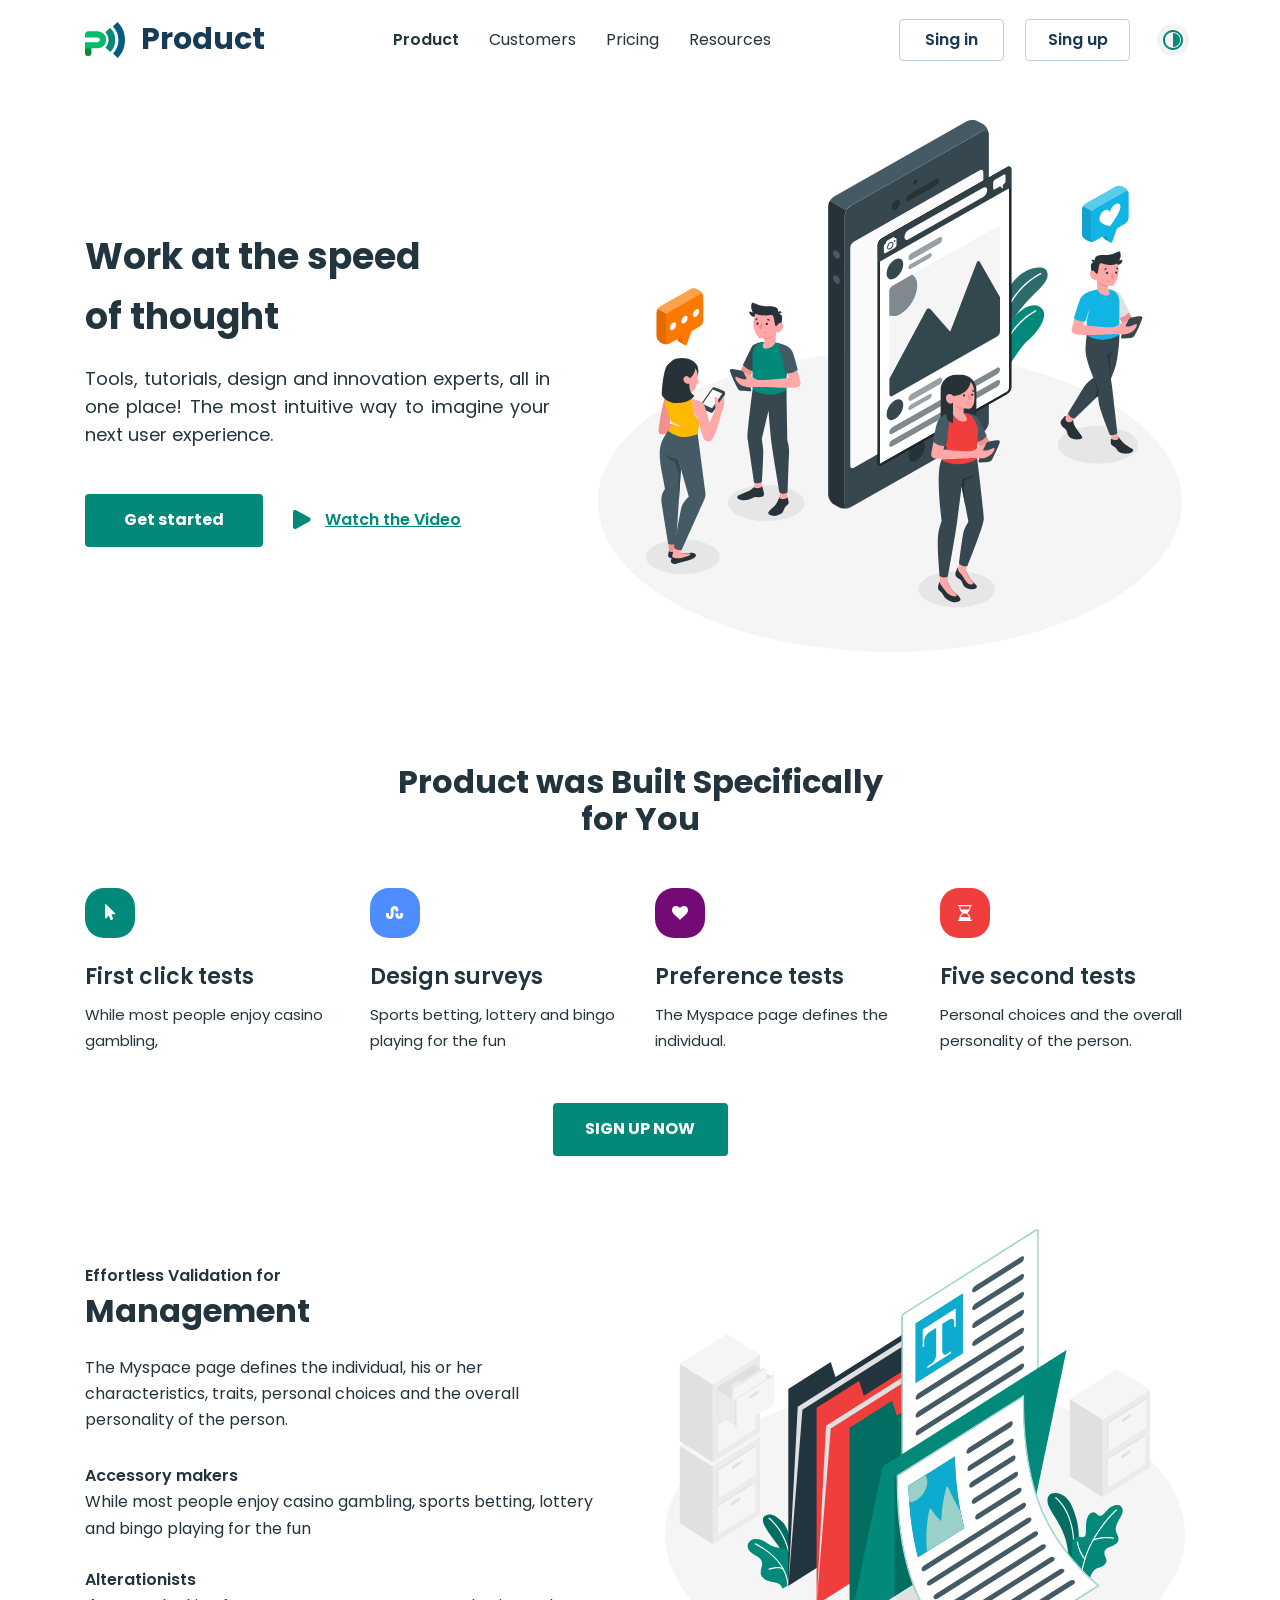
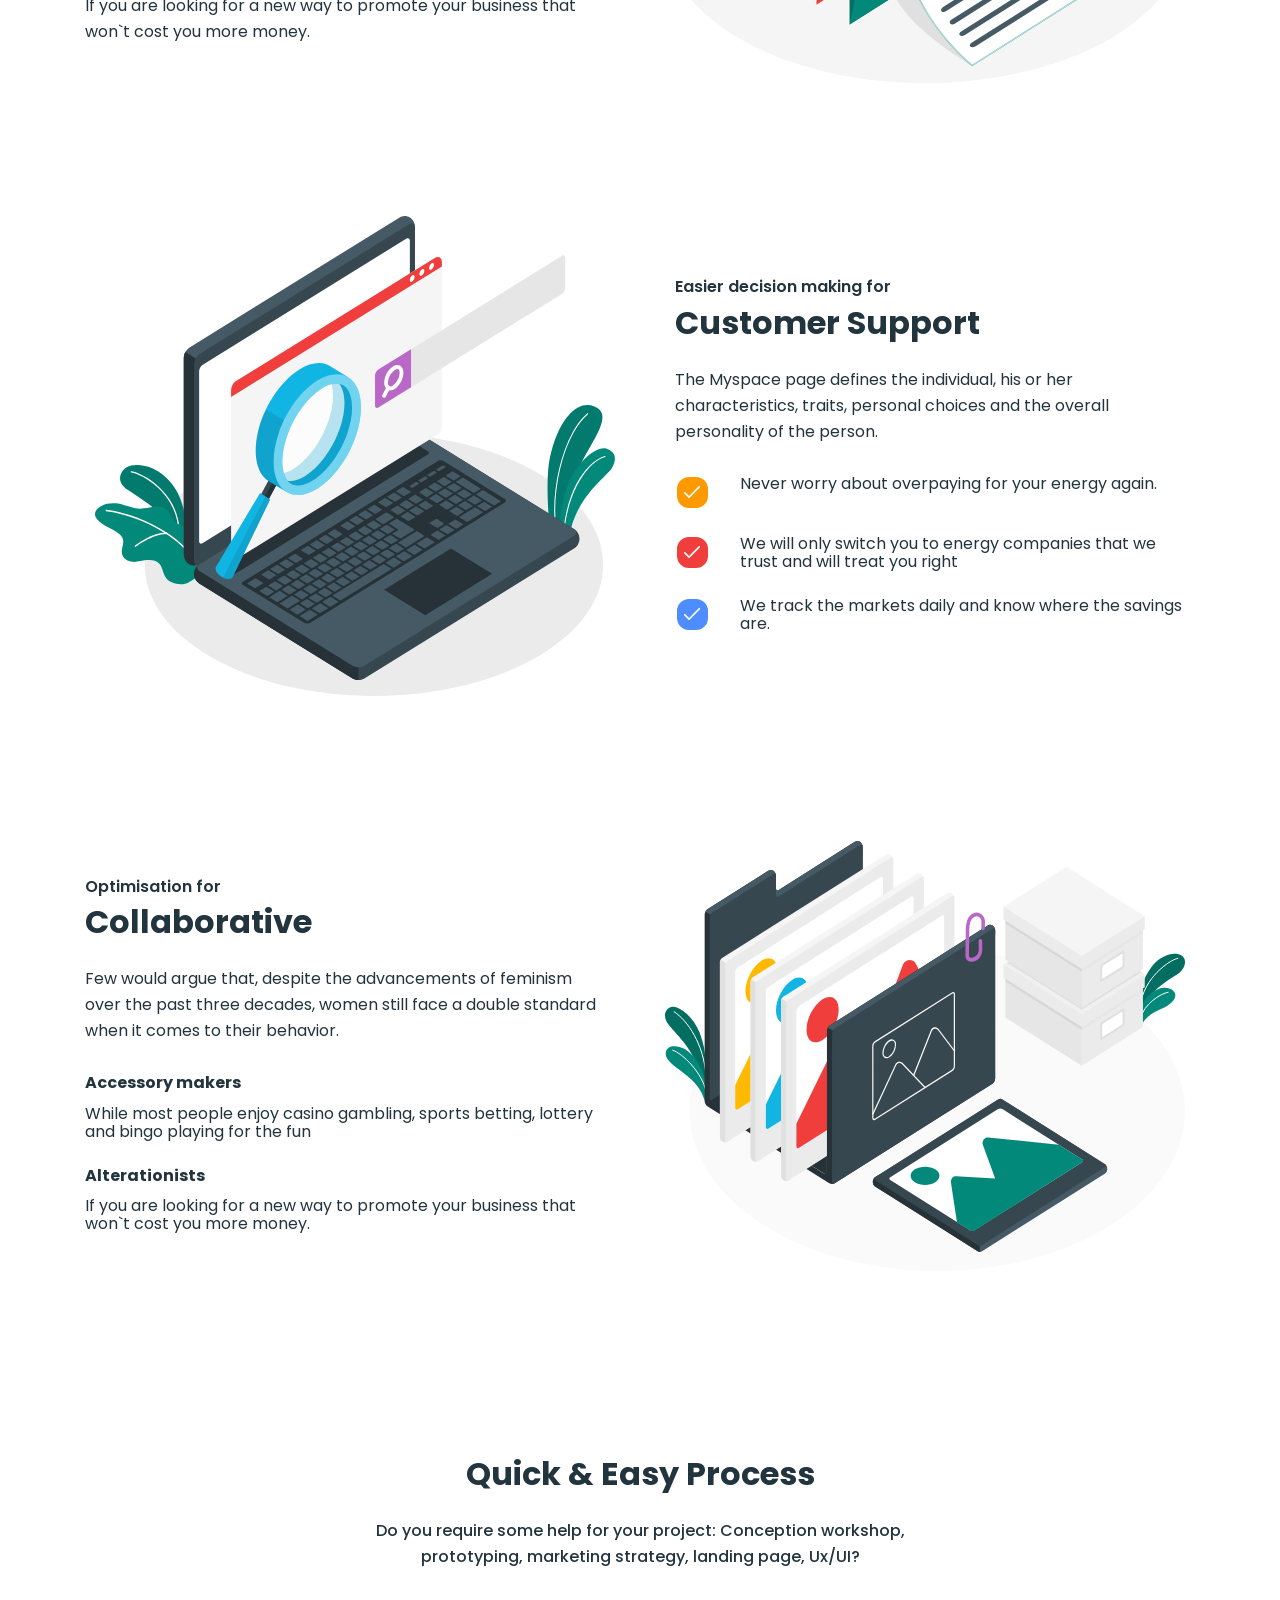
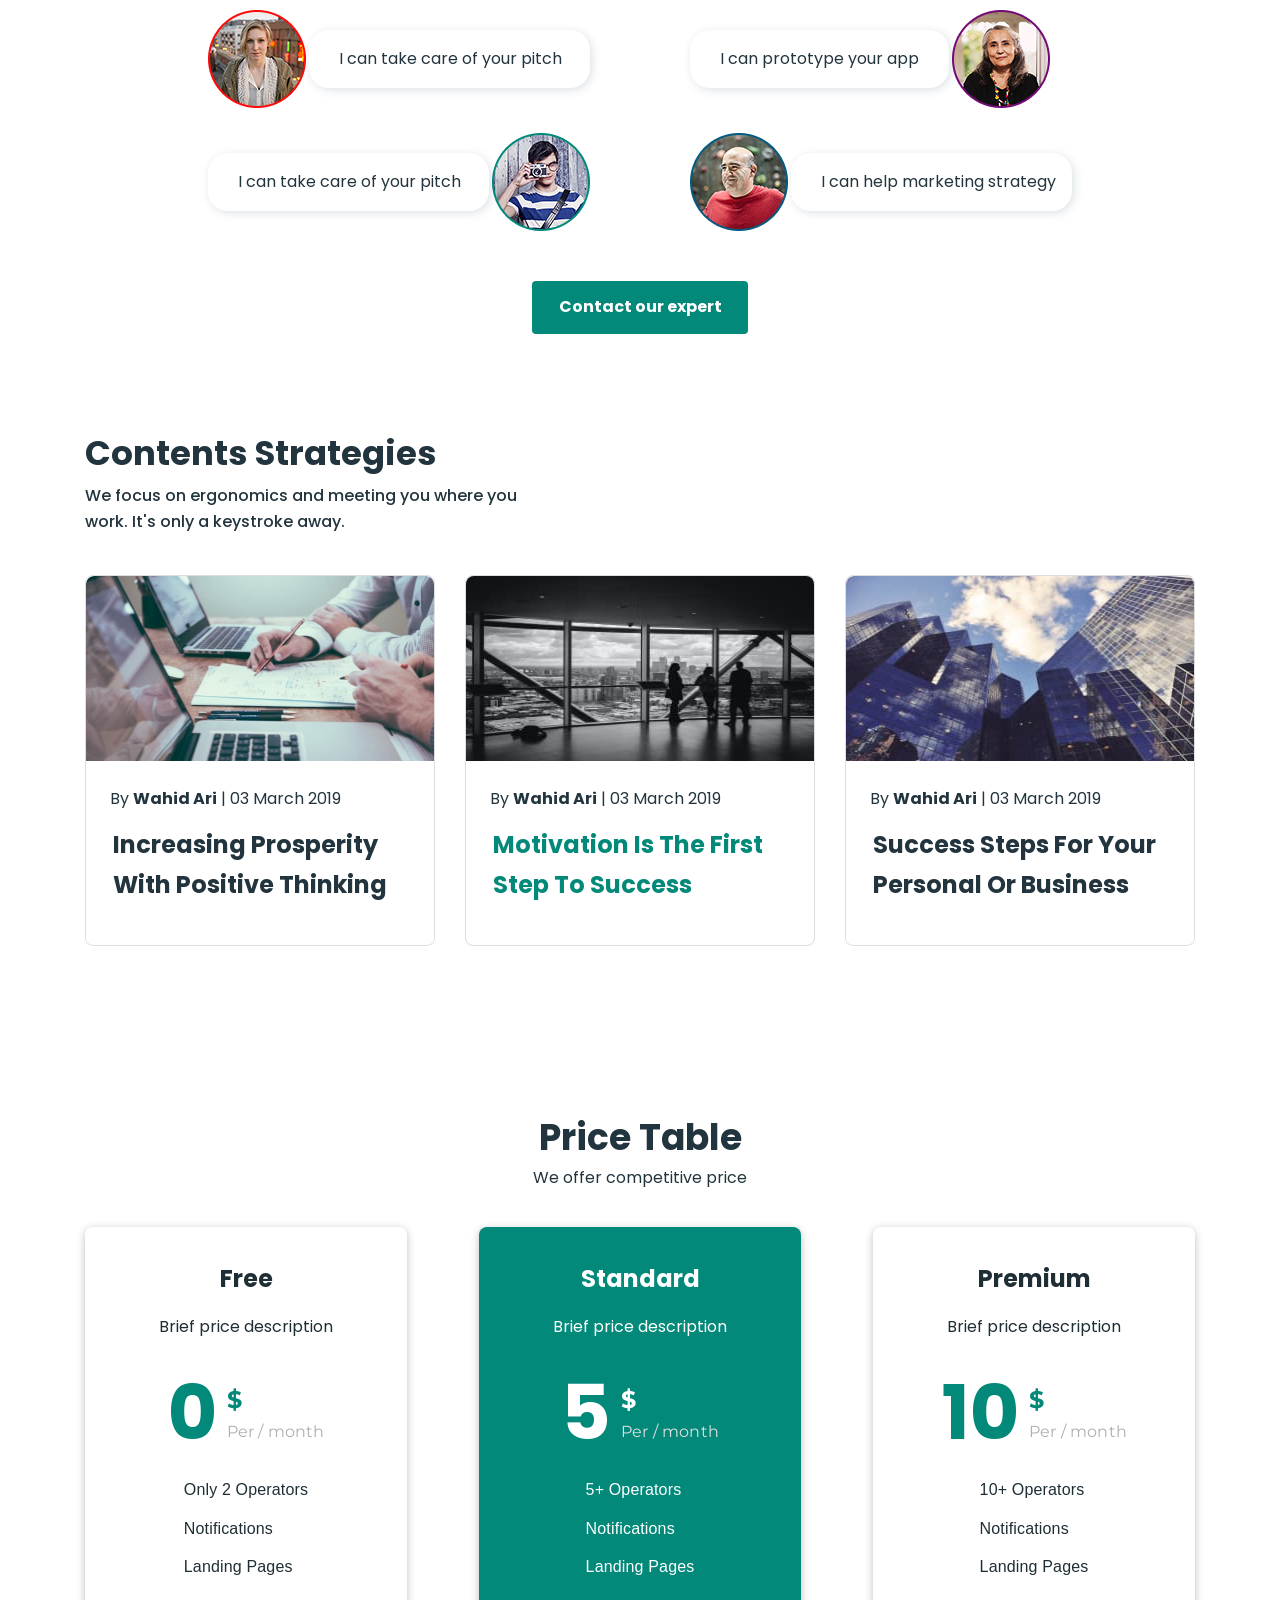
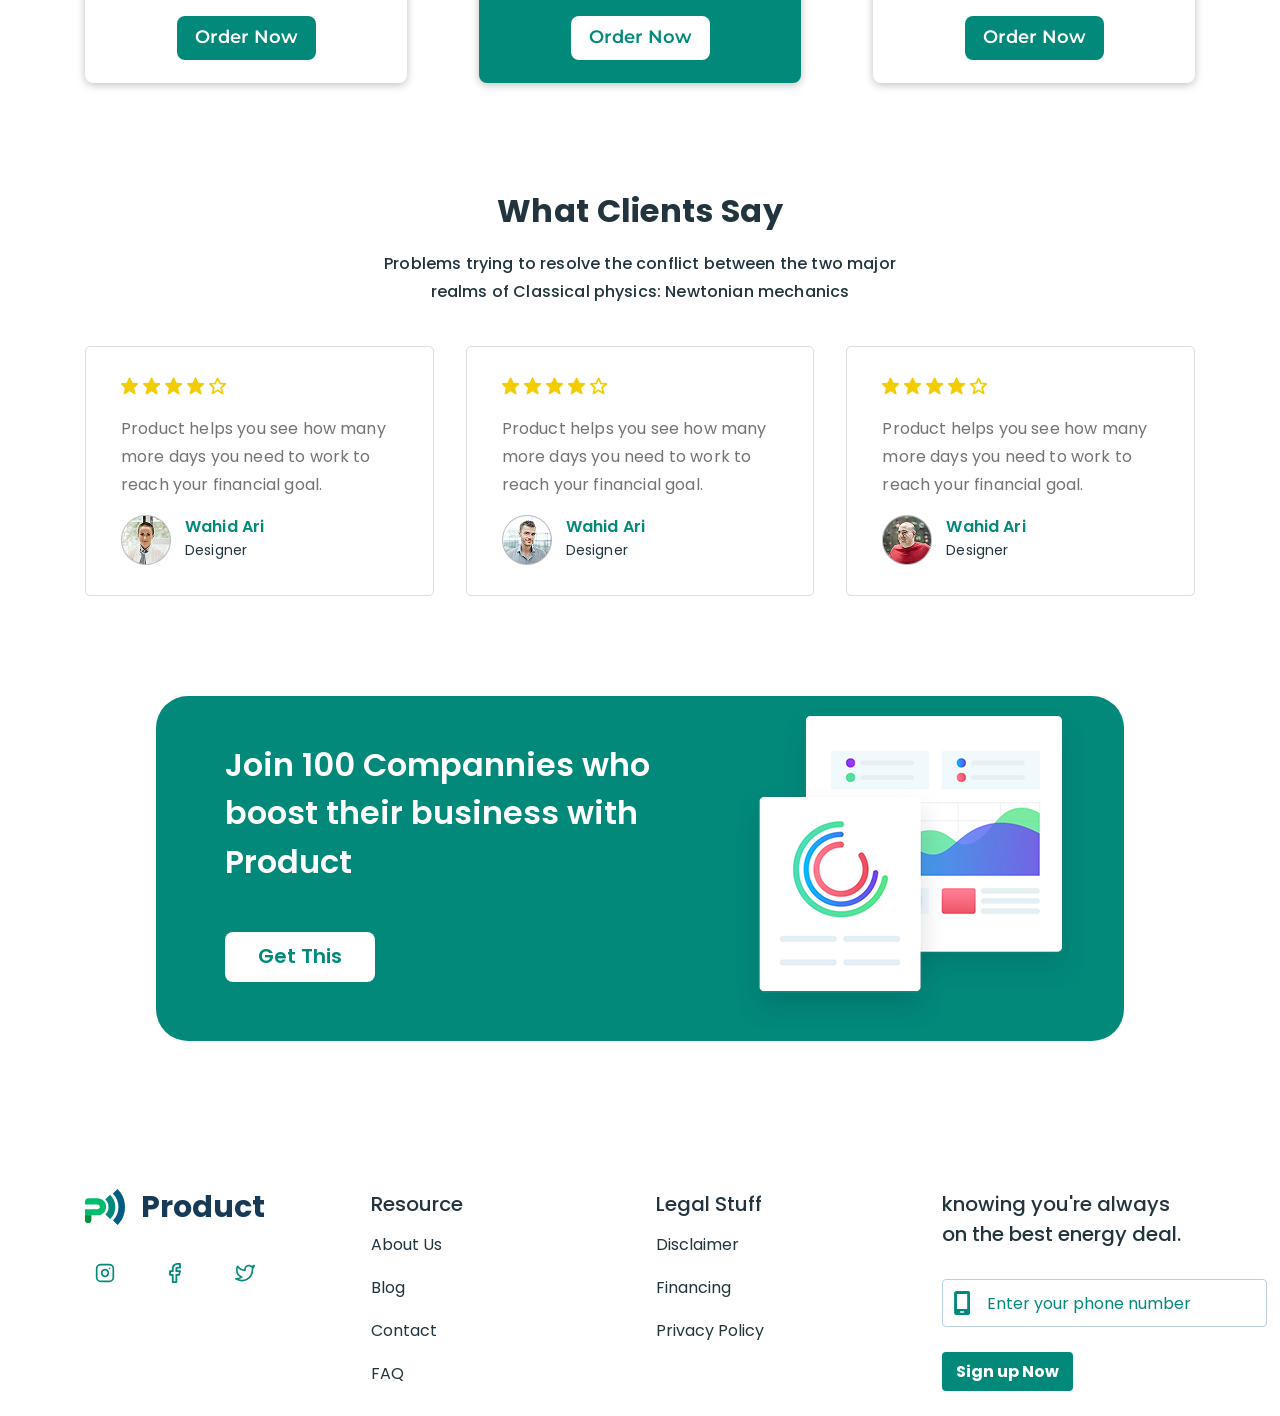
==== commit d02ece66: "dark-mod" ====
--- a/index.html
+++ b/index.html
@@ -14,6 +14,7 @@
         href="https://fonts.googleapis.com/css2?family=Inter:wght@400;500;700&family=Montserrat:wght@400;500;600;700&family=Poppins:wght@400;500;700&family=Roboto:wght@400;500;700;900&display=swap"
         rel="stylesheet">
     <link rel="stylesheet" href="./css/style.css">
+    <link rel="stylesheet" href="./css/night-theme.css">
 </head>
 
 <body>
@@ -38,7 +39,7 @@
                 <li class="header-btn-item"><button class="header-btn" type="button">Sing in</button></li>
                 <li class="header-btn-item"><button class="header-btn" type="button">Sing up</button></li>
                 <li class="header-btn-item">
-                    <button id="theme-toggle-mobile" class="night-btn" type="button" aria-pressed="false"
+                    <button id="theme-toggle-desktop" class="night-btn" type="button" aria-pressed="false"
                         aria-label="Включить тёмную тему">
                         <img src="./image/night-btn.svg" alt="">
                     </button>
@@ -61,7 +62,7 @@
                     <li class="mobile-btn-item"><button class="header-btn" type="button">Sing in</button></li>
                     <li class="mobile-btn-item"><button class="header-btn" type="button">Sing up</button></li>
                     <li class="header-btn-item">
-                        <button id="theme-toggle" class="night-btn" type="button" aria-pressed="false" aria-label="Включить тёмную тему">
+                        <button id="theme-toggle-mobile" class="night-btn" type="button" aria-pressed="false" aria-label="Включить тёмную тему">
                             <img src="./image/night-btn.svg" alt="">
                         </button>
                     </li>
@@ -520,5 +521,6 @@
         </section>
     </footer>
 <script src="./js/menu.js"></script>
+<script src="./js/night-theme.js"></script>
 </body>
 </html>
--- a/css/style.css
+++ b/css/style.css
@@ -1,51 +1,7 @@
-/* =========================
-   Theme variables
-   ========================= */
-:root {
-    /* Light theme (default) */
-    --bg: #ffffff;
-    /* page background */
-    --text: #22343d;
-    /* main text / headings */
-    --muted: #bcd0e5;
-    /* borders / subtle text (mapped from #bcd0e5) */
-    --accent: #02897a;
-    /* primary accent / buttons */
-    --card: #ffffff;
-    /* card / panel background */
-    --header-bg: #ffffff;
-    /* header background */
-    --bg-alt: #f7f9fb;
-    /* alternate section background */
-    --btn-bg: var(--accent);
-    --btn-text: #ffffff;
-    --shadow: rgba(0, 0, 0, 0.25);
-}
-
-/* Dark theme (user colors) */
-[data-theme="dark"] {
-    --bg: #1f2e35;
-    /* основной фон в тёмной теме */
-    --text: #ffffff;
-    /* цвет текста в тёмной теме */
-    --bg-alt: #22343d;
-    /* дополнительный фон секций в тёмной теме */
-    --muted: #9fb0b6;
-    --accent: #2bd1b0;
-    --card: #0b1116;
-    --header-bg: #22343d;
-    --btn-bg: var(--accent);
-    --btn-text: #04221a;
-    --shadow: rgba(0, 0, 0, 0.6);
-}
-
-/* =========================
-   Base / Reset
-   ========================= */
 body {
     font-family: Poppins, sans-serif;
-    color: var(--text);
-    background-color: var(--bg);
+    color: #22343d;
+    background-color: #fff;
 }
 
 a {
@@ -89,9 +45,8 @@
     border: 0;
 }
 
-/* =========================
-   Common container
-   ========================= */
+/* common */
+
 .container {
     margin: 0 auto;
     padding: 0 27px;
@@ -102,27 +57,30 @@
 @media screen and (min-width: 768px) and (max-width: 1150px) {
     .container {
         max-width: 900px;
+        margin: 0 auto;
         padding: 0 32px;
     }
+
 }
 
 @media screen and (min-width: 1150px) {
     .container {
+        margin: 0 auto;
         padding: 0 20px;
         max-width: 1150px;
     }
 }
 
-/* =========================
-   Header
-   ========================= */
+
+
+/* header */
+
 .header-container {
     display: flex;
     align-items: center;
     justify-content: space-between;
     min-height: 70px;
-    box-shadow: 0 -2px 8px 0 var(--shadow);
-    background: var(--header-bg);
+    box-shadow: 0 -2px 8px 0 rgba(0, 0, 0, 0.25);
 }
 
 .header-logo {
@@ -132,8 +90,9 @@
     font-weight: 700;
     font-size: 30px;
     line-height: 0.93;
-    color: var(--text);
-}
+    color: #173a56;
+}
+
 
 .header-nav {
     margin-left: auto;
@@ -143,12 +102,13 @@
     display: flex;
     gap: 30px;
 }
+
 
 .header-nav-link {
     padding: 26px 0;
     display: block;
     line-height: 175%;
-    color: var(--text);
+    color: #22343d;
 }
 
 .current {
@@ -161,21 +121,21 @@
 }
 
 .header-btn {
-    border: 1px solid var(--muted);
+    border: 1px solid #bcd0e5;
     border-radius: 4px;
     min-width: 105px;
     height: 42px;
     background-color: transparent;
     font-weight: 600;
     text-align: center;
-    color: var(--text);
+    color: #173a56;
 }
 
 .header-btn:hover,
 .header-btn:focus {
-    color: var(--btn-text);
+    color: #fff;
     border: none;
-    background-color: var(--btn-bg);
+    background-color: #02897a;
 }
 
 .burger-btn {
@@ -190,11 +150,12 @@
     position: absolute;
     width: 22px;
     height: 2px;
-    background-color: var(--text);
+    background-color: black;
     left: 3px;
-}
-
-.burger-btn span:nth-child(1) {
+
+}
+
+.burger-btn span:nth-child(1){
     transform: translateY(-10px);
 }
 
@@ -202,20 +163,18 @@
     transform: translateY(10px);
 }
 
-/* by default hidden on mobile */
 .header-nav,
 .header-btn-list {
     display: none;
 }
 
-/* Mobile menu */
 .mobile-menu {
     position: fixed;
     top: 0;
     right: 0;
     width: 100%;
     height: 100vh;
-    background-color: var(--bg);
+    background-color: white;
     transform: translateX(100%);
     transition: transform 1s ease;
     padding: 80px 24px;
@@ -236,7 +195,7 @@
     background-color: transparent;
     border: none;
     font-size: 32px;
-    color: var(--text);
+    color: #000;
 }
 
 .mobile-menu-list {
@@ -250,7 +209,7 @@
     font-weight: 400;
     font-size: 16px;
     line-height: 175%;
-    color: var(--text);
+    color: #22343d;
 }
 
 .mobile-btn-list {
@@ -260,22 +219,9 @@
     align-items: center;
 }
 
-/* night button (header) */
-.night-btn {
-    border: none;
-    background-color: transparent;
-    color: var(--text);
-    padding: 8px;
-    border-radius: 8px;
-    display: inline-flex;
-    align-items: center;
-    justify-content: center;
-}
-
-/* =========================
-   Header responsive
-   ========================= */
 @media screen and (min-width: 768px) and (max-width: 1150px) {
+
+    /* Контейнер */
     .header-container {
         justify-content: center;
         gap: 20px;
@@ -283,11 +229,14 @@
         box-shadow: none;
     }
 
+    /* Лого */
     .header-logo {
         margin-right: 40px;
+        /* меньше, чем на десктопе */
         font-size: 26px;
     }
 
+    /* Навигация */
     .header-nav {
         margin-left: 0;
         margin-right: 0;
@@ -295,6 +244,7 @@
 
     .header-nav-list {
         gap: 20px;
+        /* было 30px — слишком много */
     }
 
     .header-nav-link {
@@ -302,12 +252,14 @@
         font-size: 15px;
     }
 
+    /* Кнопки */
     .header-btn-list {
         gap: 12px;
     }
 
     .header-btn {
         min-width: 85px;
+        /* было 105px — слишком много */
         height: 38px;
         font-size: 14px;
         padding: 0 10px;
@@ -324,6 +276,8 @@
 }
 
 @media screen and (min-width: 1150px) {
+
+    /* HEADER — restore */
     .header-container {
         justify-content: space-between;
         gap: 0;
@@ -371,9 +325,8 @@
     }
 }
 
-/* =========================
-   Hero
-   ========================= */
+/* hero */
+
 .hero {
     padding-top: 29.32px;
     padding-bottom: 100px;
@@ -404,7 +357,6 @@
     font-weight: 400;
     margin-top: 18px;
     text-align: center;
-    color: var(--text);
 }
 
 .hero-title {
@@ -413,16 +365,15 @@
     font-weight: 700;
     font-size: 36px;
     line-height: 167%;
-    color: var(--text);
     text-align: center;
 }
 
 .get-started {
     border: none;
-    background-color: var(--accent);
-    font-weight: 700;
-    text-align: center;
-    color: var(--btn-text);
+    background-color: #02897a;
+    font-weight: 700;
+    text-align: center;
+    color: #fff;
     border-radius: 4px;
     width: 142px;
     height: 53px;
@@ -435,7 +386,7 @@
     font-weight: 600;
     text-decoration: underline;
     text-decoration-skip-ink: none;
-    color: var(--accent);
+    color: #02897a;
     border: none;
     padding-left: 32px;
     min-width: 20px;
@@ -453,34 +404,43 @@
     height: 20px;
     background-image: url("../image/play.svg");
     background-size: contain;
-    background-repeat: no-repeat;
+    background-repeat: no-repeat
 }
 
 @media screen and (min-width: 768px) and (max-width: 1150px) {
+
+    /* Контейнер */
     .hero-container {
         flex-direction: row-reverse;
         justify-content: center;
+        /* центрируем */
         align-items: center;
         gap: 40px;
-    }
-
+        /* как в эталоне */
+    }
+
+    /* Картинка */
     .hero-img {
         width: 420px;
+        /* вместо 610px */
         height: auto;
     }
 
+    /* Заголовок */
     .hero-title {
         font-size: 29px;
         max-width: 320px;
         text-align: left;
     }
 
+    /* Текст */
     .hero-text {
         font-size: 12px;
         max-width: 380px;
         text-align: left;
     }
 
+    /* Кнопки */
     .hero-btn-list {
         gap: 20px;
         margin-top: 32px;
@@ -493,6 +453,7 @@
 }
 
 @media screen and (min-width: 1150px) {
+
     .hero-container {
         flex-direction: row-reverse;
         justify-content: space-between;
@@ -528,9 +489,8 @@
     }
 }
 
-/* =========================
-   Product
-   ========================= */
+/* Product */
+
 .product-item-title::before {
     content: "";
     display: block;
@@ -538,15 +498,16 @@
     width: 50px;
     height: 50px;
     background-color: #4d8dff;
-    /* keep original accent variants */
-    margin: 0 auto 26px;
+    margin: 0 auto;
+    margin-bottom: 26px;
 }
 
 .product-item:nth-child(1) .product-item-title::before {
-    background-color: var(--accent);
+    background-color: #02897a;
     background-image: url(../image/cursor.svg);
     background-repeat: no-repeat;
     background-position: center;
+
 }
 
 .product-item:nth-child(2) .product-item-title::before {
@@ -581,7 +542,7 @@
 }
 
 .prosuct-icon {
-    fill: var(--btn-text);
+    fill: #fff;
 }
 
 .product {
@@ -595,7 +556,6 @@
     padding-bottom: 50px;
     max-width: 361px;
     margin: 0 auto;
-    color: var(--text);
 }
 
 .product-list {
@@ -612,7 +572,6 @@
     font-weight: 600;
     font-size: 22px;
     text-align: center;
-    color: var(--text);
 }
 
 .product-item-text {
@@ -620,42 +579,49 @@
     font-size: 16px;
     line-height: 169%;
     text-align: center;
-    color: var(--text);
 }
 
 .product-item-img {
     margin-bottom: 26px;
 }
+
 
 .product-btn {
     border: none;
     border-radius: 4px;
     min-width: 175px;
     min-height: 53px;
-    background-color: var(--accent);
-    font-weight: 700;
-    color: var(--btn-text);
+    background-color: #02897a;
+    font-weight: 700;
+    color: #fff;
     text-transform: uppercase;
     display: block;
-    margin: 0 auto;
-}
-
-/* product responsive */
+    margin-right: auto;
+    margin-left: auto;
+}
+
 @media screen and (min-width: 768px) and (max-width: 1150px) {
+
     .product-list {
         display: flex;
         flex-direction: row;
         flex-wrap: wrap;
         justify-content: space-between;
         align-items: stretch;
+        /* все карточки одинаковой высоты */
         gap: 30px;
     }
 
     .product-item {
         width: calc((100% - 90px) / 4);
+        /* 4 колонки через flex */
         display: flex;
         flex-direction: column;
         justify-content: flex-start;
+    }
+
+    .product-item-title::before {
+        margin-left: 0;
     }
 
     .product-item-title {
@@ -667,6 +633,7 @@
         text-align: left;
         font-size: 11px;
         flex-grow: 1;
+        /* растягивает карточку вниз */
     }
 
     .product-item-img {
@@ -675,16 +642,19 @@
 }
 
 @media screen and (min-width: 1150px) {
+
     .product-list {
         display: flex;
         flex-direction: row;
         flex-wrap: nowrap;
         justify-content: space-between;
         gap: 30px;
+        /* как в оригинале */
     }
 
     .product-item {
         width: calc((100% - 90px) / 4);
+        /* возвращаем оригинальные 4 колонки */
         display: flex;
         flex-direction: column;
         justify-content: flex-start;
@@ -692,13 +662,21 @@
 
     .product-item-title {
         font-size: 22px;
+        /* оригинальный размер */
         text-align: left;
     }
 
     .product-item-text {
-        font-size: 16px;
+        font-size: 15px;
+        /* оригинальный размер */
         text-align: left;
         flex-grow: 0;
+        /* убираем растяжение, как в оригинале */
+    }
+
+    .product-item-title::before {
+        margin-left: 0;
+        /* как было */
     }
 
     .product-title {
@@ -707,12 +685,8 @@
     }
 }
 
-/* =========================
-   Services, Process, Strategies, Price, Review, Promo, Footer
-   (only color values replaced by variables; layout preserved)
-   ========================= */
-
 /* Services */
+
 .services-list {
     display: flex;
     flex-direction: column;
@@ -732,12 +706,14 @@
     display: flex;
     flex-direction: column;
     gap: 50px;
+
 }
 
 .item-text {
     display: flex;
     flex-direction: column;
     justify-content: center;
+    /* max-width: 334px; */
 }
 
 .services-item-title {
@@ -745,19 +721,29 @@
     font-size: 32px;
     margin-top: 8px;
     margin-bottom: 25px;
-    color: var(--text);
 }
 
 .services-item-text {
     line-height: 163%;
     margin-bottom: 30px;
-    color: var(--text);
-}
-
-/* management/support/collaborative */
-.management-list,
-.support-list,
-.collaborative-list {
+}
+
+.management-list {
+    display: flex;
+    flex-direction: column;
+    gap: 25px;
+}
+
+.management-item-title {
+    font-weight: 600;
+    line-height: 163%;
+}
+
+.management-item-text {
+    line-height: 163%;
+}
+
+.support-list {
     display: flex;
     flex-direction: column;
     gap: 25px;
@@ -777,17 +763,56 @@
 .support-item-text::before {
     content: "";
     display: block;
-    border: 2.92px solid var(--card);
+    border: 2.92px solid #fff;
     border-radius: 14px;
     min-width: 35px;
     max-height: 35px;
     background-color: #f03e3d;
-    /* keep original icon bg colors */
     margin-right: 30px;
 }
 
-/* responsive services */
-@media screen and (min-width:768px) and (max-width:1150px) {
+.support-item:nth-child(1) .support-item-text::before {
+    background-image: url(../image/check.svg);
+    background-position: center;
+    background-repeat: no-repeat;
+    background-color: #f90;
+}
+
+.support-item:nth-child(2) .support-item-text::before {
+    background-image: url(../image/check.svg);
+    background-position: center;
+    background-repeat: no-repeat;
+    background-color: #f03e3d;
+}
+
+.support-item:nth-child(3) .support-item-text::before {
+    background-image: url(../image/check.svg);
+    background-position: center;
+    background-repeat: no-repeat;
+    background-color: #4d8dff;
+}
+
+.collaborative-list {
+    display: flex;
+    flex-direction: column;
+    gap: 25px;
+}
+
+.collaborative-item-title {
+    margin-bottom: 12px;
+}
+
+.services-item-subtitle {
+    font-weight: 600;
+    font-size: 16px;
+}
+
+.item-img {
+    order: -1;
+}
+
+
+@media screen and (min-width:768px) and (max-width: 1150px) {
     .services-list {
         gap: 70px;
     }
@@ -823,7 +848,7 @@
     }
 }
 
-@media screen and (min-width:1150px) {
+@media screen and (min-width: 1150px) {
     .services-list {
         gap: 100px;
     }
@@ -855,7 +880,8 @@
     }
 }
 
-/* Process */
+/* Processs */
+
 .process {
     margin-top: 150px;
     margin-bottom: 100px;
@@ -879,19 +905,18 @@
 .process-title {
     font-weight: 700;
     font-size: 32px;
-    color: var(--text);
 }
 
 .process-text {
     font-weight: 500;
     line-height: 163%;
-    color: var(--text);
 }
 
 .process-list {
     display: flex;
     flex-direction: column;
     gap: 32px;
+    grid-template-columns: repeat(2, 1fr);
     margin-bottom: 50px;
 }
 
@@ -905,10 +930,11 @@
     display: inline-block;
     white-space: nowrap;
     max-width: 281px;
-    background: var(--card);
+    background: #fff;
     border-radius: 20px;
     padding: 20px 30px;
     box-shadow: 2px 2px 10px rgba(23, 58, 86, 0.15);
+    color: #22343d;
 }
 
 .process-btn {
@@ -916,14 +942,30 @@
     border-radius: 4px;
     min-width: 216px;
     min-height: 53px;
-    background-color: var(--accent);
-    font-weight: 700;
-    color: var(--btn-text);
+    background-color: #02897a;
+    font-weight: 700;
+    color: #fff;
     display: block;
-    margin: 0 auto;
-}
-
-/* Process responsive */
+    margin-right: auto;
+    margin-left: auto;
+}
+
+.process-item:nth-child(1) {
+    order: 1;
+}
+
+.process-item:nth-child(2) {
+    order: 4;
+}
+
+.process-item:nth-child(3) {
+    order: 2;
+}
+
+.process-item:nth-child(4) {
+    order: 3;
+}
+
 @media screen and (min-width:768px) and (max-width:1150px) {
     .process-list {
         display: grid;
@@ -931,6 +973,22 @@
         row-gap: 25px;
     }
 
+    .process-item:nth-child(1) {
+        order: 1;
+    }
+
+    .process-item:nth-child(2) {
+        order: 2;
+    }
+
+    .process-item:nth-child(3) {
+        order: 3;
+    }
+
+    .process-item:nth-child(4) {
+        order: 4;
+    }
+
     .process-item {
         gap: 3px;
     }
@@ -946,9 +1004,30 @@
     .process-item {
         gap: 10px;
     }
+
+    .process-item:nth-child(1) {
+        order: 1;
+    }
+
+    .process-item:nth-child(2) {
+        order: 2;
+    }
+
+    .process-item:nth-child(3) {
+        order: 3;
+    }
+
+    .process-item:nth-child(4) {
+        order: 4;
+    }
+
+    .process-item {
+        gap: 3px;
+    }
 }
 
 /* Strategies */
+
 .strategies {
     margin-bottom: 171px;
 }
@@ -964,14 +1043,12 @@
 .strategies-title {
     font-weight: 700;
     font-size: 34px;
-    color: var(--text);
 }
 
 .strategies-text {
     line-height: 163%;
     font-weight: 500;
     font-size: 16px;
-    color: var(--text);
 }
 
 .strategies-list {
@@ -981,15 +1058,15 @@
 }
 
 .strategies-item {
-    border: 1px solid var(--muted);
+    border: 1px solid #dedede;
     border-radius: 8px;
     max-width: 350px;
-    background: var(--card);
+    background: #fff;
 }
 
 .strategies-img {
     border-radius: 8px 8px 0 0;
-    max-width: 350px;
+    max-width: 348px;
     max-height: 185px;
     margin-bottom: 24px;
 }
@@ -999,11 +1076,12 @@
     line-height: 175%;
     margin-bottom: 12px;
     margin-left: 24px;
-    color: var(--text);
+    color: #22343d;
 }
 
 .strategies-author {
     font-weight: 700;
+    color: #22343d;
 }
 
 .strategies-article-title {
@@ -1012,29 +1090,29 @@
     line-height: 167%;
     margin-left: 27px;
     margin-bottom: 40px;
-    color: var(--text);
+    color: #22343d;
 }
 
 .strategies-article-motivation {
-    color: var(--accent);
-}
-
-@media screen and (min-width:768px) and (max-width:1150px) {
+    color: #02897a;
+}
+
+@media screen and (min-width: 768px) and (max-width: 1150px) {
     .strategies-list {
         display: flex;
         flex-direction: row;
         justify-content: center;
         gap: 12px;
     }
-
+    
     .strategies-item {
-        max-width: 280px;
+        max-width: 280px;          
         border-radius: 8px;
     }
 
     .strategies-img {
         width: 100%;
-        min-width: 245px;
+        min-width: 245px;         
         margin-bottom: 20px;
     }
 
@@ -1043,17 +1121,17 @@
         margin-left: 20px;
         margin-bottom: 10px;
     }
-
+    
     .strategies-article-title {
         font-size: 20px;
         margin-left: 20px;
         margin-bottom: 28px;
     }
-
+    
     .strategies-title {
         font-size: 30px;
     }
-
+    
     .strategies-text {
         font-size: 15px;
     }
@@ -1067,6 +1145,7 @@
 }
 
 /* Price */
+
 .price {
     padding-bottom: 100px;
 }
@@ -1081,12 +1160,10 @@
     font-weight: 700;
     font-size: 34px;
     margin-bottom: 8px;
-    color: var(--text);
 }
 
 .price-text {
     margin-bottom: 74px;
-    color: var(--text);
 }
 
 .price-list {
@@ -1100,7 +1177,7 @@
     width: 322px;
     min-height: 456px;
     box-shadow: 0 2px 8px 0 rgba(0, 0, 0, 0.25);
-    background: var(--card);
+    background: #fff;
     display: flex;
     flex-direction: column;
     align-items: center;
@@ -1112,14 +1189,14 @@
     font-weight: 700;
     font-size: 24px;
     line-height: 167%;
-    color: var(--text);
+    color: #1f2e35;
 }
 
 .card-text {
     margin-bottom: 16px;
     font-size: 16px;
     line-height: 250%;
-    color: var(--text);
+    color: #1f2e35;
 }
 
 .per-month {
@@ -1134,8 +1211,9 @@
     font-weight: 700;
     font-size: 76px;
     line-height: 132%;
-    text-align: center;
-    color: var(--accent);
+    letter-spacing: 0em;
+    text-align: center;
+    color: #02897a;
 }
 
 .per-month-right {
@@ -1143,20 +1221,25 @@
     flex-direction: column;
     gap: 7px;
     line-height: 119%;
-    color: var(--muted);
+    letter-spacing: 0.01em;
+    color: #e0e0e0;
 }
 
 .currency {
     font-family: Montserrat, sans-serif;
     font-weight: 700;
     font-size: 24px;
-    color: var(--accent);
+    line-height: 125%;
+    letter-spacing: 0em;
+    color: #02897a;
 }
 
 .period {
     font-family: Montserrat, sans-serif;
     font-weight: 400;
-    color: var(--muted);
+    line-height: 119%;
+    letter-spacing: 0.01em;
+    color: #afafaf;
 }
 
 .price-description-list {
@@ -1170,28 +1253,30 @@
     font-weight: 500;
     font-size: 16px;
     line-height: 138%;
+    letter-spacing: 0.01em;
     font-family: Inter, sans-serif;
-    color: var(--text);
+    color: #1f2e35;
 }
 
 .price-btn {
     font-family: Montserrat, sans-serif;
     border: none;
-    background-color: var(--accent);
+    background-color: #02897a;
     font-weight: 600;
     font-size: 18px;
-    color: var(--btn-text);
+    text-align: center;
+    color: #fff;
     border-radius: 8px;
     width: 139px;
     height: 44px;
 }
 
 .price-item-green {
-    background: var(--accent);
+    background: #02897a;
 }
 
 .period-green {
-    color: var(--muted);
+    color: #e0e0e0;
 }
 
 .card-name-green,
@@ -1199,12 +1284,12 @@
 .money-green,
 .currency-green,
 .price-description-item-green {
-    color: var(--card);
+    color: #fff;
 }
 
 .price-btn-green {
-    background: var(--card);
-    color: var(--accent);
+    background: #fff;
+    color: #02897a;
 }
 
 @media screen and (min-width:768px) and (max-width:1150px) {
@@ -1217,6 +1302,10 @@
         margin-bottom: 40px;
     }
 
+    .price-title {
+        margin-bottom: 10px;
+    }
+    
     .price-item {
         width: clamp(250px, 30vw, 322px);
     }
@@ -1231,9 +1320,14 @@
     .price-text {
         margin-bottom: 40px;
     }
-}
-
-/* Review */
+
+    .price-title {
+        margin-bottom: 10px;
+    }
+}
+
+/* Reviev */
+
 .review {
     padding-bottom: 100px;
 }
@@ -1250,16 +1344,15 @@
     letter-spacing: 0.01em;
     line-height: 178%;
     padding-bottom: 10px;
-    color: var(--text);
 }
 
 .review-text {
     font-weight: 500;
     line-height: 175%;
+    letter-spacing: 0.01em;
     text-align: center;
     padding-bottom: 40px;
     max-width: 540px;
-    color: var(--text);
 }
 
 .review-list {
@@ -1269,14 +1362,14 @@
 }
 
 .review-item {
-    border: 1px solid var(--muted);
+    border: 1px solid #dedede;
     border-radius: 5px;
     padding: 30px 35px;
     min-width: 327px;
     display: flex;
     flex-direction: column;
     gap: 16px;
-    background: var(--card);
+    background: #fff;
 }
 
 .review-star,
@@ -1286,8 +1379,10 @@
     height: 18px;
 }
 
+
 .review-message {
     line-height: 175%;
+    letter-spacing: 0.01em;
     color: #737373;
 }
 
@@ -1299,11 +1394,15 @@
 .review-author-name {
     font-weight: 600;
     font-size: 16px;
-    color: var(--accent);
+    line-height: 150%;
+    letter-spacing: 0.01em;
+    color: #02897a;
 }
 
 .review-author-role {
     font-size: 14px;
+    line-height: 171%;
+    letter-spacing: 0.01em;
 }
 
 .review-message:hover,
@@ -1311,6 +1410,7 @@
     color: #32454f;
 }
 
+
 @media screen and (min-width:1150px) {
     .review-list {
         flex-direction: row;
@@ -1318,12 +1418,14 @@
 }
 
 /* Promo */
+
+
 .promo-container {
     width: 371px;
     height: 688px;
     margin: 0 auto;
     padding-left: 51px;
-    background: var(--accent);
+    background: #02897a;
     border-radius: 32px;
     display: flex;
     align-items: center;
@@ -1332,10 +1434,11 @@
 }
 
 .promo-text {
+    font-family: Poppins, sans-serif;
     font-weight: 600;
     font-size: 28px;
     line-height: 151%;
-    color: var(--card);
+    color: #fff;
     padding-bottom: 46px;
     margin-top: 17px;
 }
@@ -1344,10 +1447,10 @@
     border-radius: 8px;
     width: 150px;
     height: 50px;
-    background: var(--card);
+    background: #fff;
     font-weight: 500;
     font-size: 20px;
-    color: var(--accent);
+    color: #02897a;
     border: none;
     margin: 0 auto;
 }
@@ -1359,12 +1462,23 @@
     align-items: center;
 }
 
-@media screen and (min-width:768px) and (max-width:1150px) {
+@media screen and (min-width: 768px) and (max-width: 1150px) {
+
     .promo-container {
         align-items: center;
         flex-direction: row;
+        border-radius: 32px;
         height: 330px;
         width: 797px;
+    }
+
+    .promo-left {
+        align-items: normal;
+    }
+
+    .promo-btn {
+        font-weight: 600;
+        margin: 0;
     }
 
     .promo-text {
@@ -1376,24 +1490,33 @@
 @media screen and (min-width:1150px) {
     .promo-container {
         flex-direction: row;
+        border-radius: 32px;
         height: 345px;
         width: 968px;
+    }
+
+    .promo-left {
+        align-items: normal;
+    }
+
+    .promo-btn {
+        font-weight: 600;
+        margin: 0;
     }
 
     .promo-text {
         font-size: 32px;
         width: 510px;
     }
-
+    
     .promo {
         margin-bottom: 100px;
     }
 }
 
 /* Footer */
+
 .footer {
-    background: var(--card);
-    color: var(--text);
     padding: 48px 0 24px;
 }
 
@@ -1406,14 +1529,37 @@
     flex-wrap: wrap;
     max-width: 1150px;
     margin: 0 auto;
+}
+
+.footer-logo-container {
+    .footer-logo-container {
+        display: flex;
+        flex-direction: column;
+        gap: 28px;
+        min-width: 200px;
+    }
+}
+
+.resource,
+.stuff {
+    min-width: 160px;
 }
 
 .footer-heading {
     margin-bottom: 8px;
     font-weight: 500;
     font-size: 20px;
-    color: var(--text);
-    text-align: center;
+    line-height: 150%;
+    text-align: center;
+}
+
+.footer-logo-container,
+.resource,
+.stuff,
+.subscribe {
+    flex: 1 1 0;
+    min-width: 180px;
+    box-sizing: border-box;
 }
 
 .footer-logo {
@@ -1422,21 +1568,65 @@
     gap: 16px;
     font-weight: 700;
     font-size: 30px;
-    color: var(--text);
+    color: #173a56;
     max-width: 178px;
     margin: 0 0 28px 0;
 }
+
+.footer-brand-name {
+    font-weight: 700;
+    font-size: 30px;
+    color: #173a56;
+}
+
+.socials-footer-list {
+    display: flex;
+    gap: 30px;
+    margin-top: 28px;
+}
+
+.social-icons {
+    color: #02897a;
+    width: 20px;
+    height: 20px;
+    display: block;
+    transition: color 180ms ease, stroke 180ms ease, transform 160ms ease;
+}
+
+.social-footer-item:hover .social-box,
+.social-footer-item:focus-within .social-box {
+    background-color: #02897a;
+    transform: translateY(-2px);
+}
+
+.social-footer-item:hover .social-icons,
+.social-footer-item:focus-within .social-icons {
+    color: #ffffff;
+    stroke: #ffffff;
+}
+
+.social-box {
+    display: inline-flex;
+    align-items: center;
+    justify-content: center;
+    width: 40px;
+    height: 40px;
+    border-radius: 100%;
+    background: transparent;
+    box-sizing: border-box;
+    transition: background-color 180ms ease, transform 160ms ease;
+}
+
 
 .footer-link {
     display: block;
     font-weight: 400;
     font-size: 16px;
     line-height: 219%;
-    color: var(--text);
+    color: #22343d;
     text-decoration: none;
 }
 
-/* footer lists */
 .resource-list,
 .stuff-list {
     display: flex;
@@ -1448,7 +1638,6 @@
     list-style: none;
 }
 
-/* subscribe / input */
 .subscribe {
     display: flex;
     flex-direction: column;
@@ -1459,7 +1648,6 @@
 .subscribe-heading {
     margin: 0 0 34px 0;
     max-width: 280px;
-    color: var(--text);
 }
 
 .footer-form {
@@ -1478,7 +1666,7 @@
     width: 325px;
     box-sizing: border-box;
     margin: 0;
-    background-color: var(--card);
+    background-color: #fff
 }
 
 .input-with-icon input,
@@ -1486,16 +1674,1211 @@
     width: 325px;
     height: 48px;
     padding: 10px 12px 10px 44px;
-    border: 1px solid var(--muted);
+    border: 1px solid #bcd0e5;
     border-radius: 4px;
     box-sizing: border-box;
-    color: var(--text);
+    color: #02897a;
     font-size: 16px;
     line-height: 175%;
     outline: none;
     background: transparent;
 }
 
-/* =========================
-   End of file
-   ========================= */+
+.input-with-icon .phone-icon {
+    position: absolute;
+    left: 12px;
+    top: 50%;
+    transform: translateY(-50%);
+    pointer-events: none;
+    width: 16px;
+    height: 24px;
+    fill: #02897a;
+}
+
+.input-with-icon input::placeholder,
+.input-row-phone::placeholder {
+    color: #02897a;
+    opacity: 1;
+}
+
+.btn-subscribe {
+    border-radius: 4px;
+    min-width: 131px;
+    height: 39px;
+    border: none;
+    background-color: #02897a;
+    font-weight: 700;
+    color: #fff;
+    cursor: pointer;
+    padding: 0 14px;
+    box-sizing: border-box;
+}
+
+@media screen and (min-width:1150px) {
+    .footer-container {
+        flex-direction: row;
+        justify-content: space-between;
+        align-items: flex-start;
+        gap: 32px;
+        padding: 0 20px;
+    }
+
+    .footer-logo-container {
+        flex-direction: column;
+        gap: 28px;
+        min-width: 200px;
+        align-items: flex-start;
+        text-align: left;
+    }
+
+    .resource,
+    .stuff {
+        min-width: 160px;
+        align-items: flex-start;
+        text-align: left;
+    }
+
+    .resource-list,
+    .stuff-list {
+        align-items: flex-start;
+        text-align: left;
+    }
+
+    .footer-heading {
+        text-align: left;
+        margin: 0 0 8px 0;
+    }
+
+    .subscribe {
+        align-items: flex-start;
+        text-align: left;
+    }
+
+    .subscribe-heading {
+        margin: 0 0 30px 0;
+    }
+
+    .footer-form {
+        justify-content: flex-start;
+        gap: 25px;
+    }
+
+    .input-with-icon,
+    .input-row-phone {
+        width: 325px;
+    }
+}
+
+/* CUSTOMERS */
+
+/* Clients */
+
+.clients-container {
+    margin-top: 100px;
+    padding-bottom: 117px;
+}
+
+.clients-title {
+    text-align: center;
+    font-weight: 700;
+    font-size: 40px;
+    padding-bottom: 50px;
+}
+
+.clients-list {
+    display: flex;
+    flex-wrap: wrap;
+    justify-content: space-between;
+    row-gap: 52px;
+}
+
+.clients-img {
+    display: block;
+    max-width: 164px;
+    width: 100%;
+    height: auto;
+    object-fit: contain;
+}
+
+@media screen and (min-width: 1150px) {
+    .clients-list {
+        display: flex;
+        gap: 64px;
+        justify-content: center;
+    }
+    
+    .clients-img {
+        max-width: 213px;
+    }
+}
+
+/* Reasons */
+
+.reasons {
+    background-color: #f5f5f5;
+}
+
+.reasons-container {
+    display: flex;
+    flex-direction: column;
+    align-items: center;
+}
+
+
+.reasons-title {
+    padding-top: 24px;
+    padding-bottom: 50px;
+    font-weight: 700;
+    font-size: 34px;
+    text-align: center;
+}
+
+.reasons-list {
+    display: flex;
+    flex-direction: column;
+    gap: 30px;
+    padding-bottom: 68px;
+}
+
+.reasons-item {
+    display: flex;
+    flex-direction: column;
+    align-items: center;
+    border: 1px solid #dedede;
+    border-radius: 10px;
+    padding: 40px 50px;
+    width: 350px;
+    height: 305px;
+    gap: 16px;
+    background-color: transparent;
+}
+
+.reasons-item-title::before {
+    content: "";
+    display: block;
+    border-radius: 19px;
+    width: 50px;
+    height: 50px;
+    background-color: #4d8dff;
+    margin: 0 auto 26px auto;
+}
+
+.reasons-item:nth-child(1) .reasons-item-title::before {
+    background-color: #02897a;
+    background-image: url(../image/cursor.svg);
+    background-repeat: no-repeat;
+    background-position: center;
+    box-shadow: 0 4px 4px 0 rgba(0, 0, 0, 0.25);
+
+}
+
+.reasons-item:nth-child(2) .reasons-item-title::before {
+    background-color: #4d8dff;
+    background-image: url(../image/wave.svg);
+    background-repeat: no-repeat;
+    background-position: center;
+    box-shadow: 0 4px 4px 0 rgba(0, 0, 0, 0.25);
+}
+
+.reasons-item:nth-child(3) .reasons-item-title::before {
+    background-color: #f03e3d;
+    background-image: url(../image/heart.svg);
+    background-repeat: no-repeat;
+    background-position: center;
+    box-shadow: 0 4px 4px 0 rgba(0, 0, 0, 0.25);
+}
+
+.reasons-text {
+    line-height: 169%;
+    letter-spacing: 0.01em;
+    text-align: center;
+    width: 275px;
+    height: 180px;
+}
+
+.reasons-item-title {
+    display: block;
+    text-align: center;
+    width: 100%;
+    font-size: 24px;
+    font-weight: 700;
+    line-height: 138%;
+    letter-spacing: 0em;
+    width: 294px;
+    
+}
+
+@media screen and (min-width:1150px) {
+    .reasons-list {
+        display: flex;
+        flex-direction: row;
+        gap: 30px;
+        padding-bottom: 68px;
+    }
+}
+
+/* Workflow */
+
+.workflow {
+    padding-top: 101px;
+    padding-bottom: 115px;
+}
+
+.workflow-container {
+    display: flex;
+    flex-direction: column;
+    align-items: center;
+}
+
+.workflow-title {
+    font-weight: 700;
+    font-size: 34px;
+    text-align: center;
+    padding-bottom: 73px;
+}
+
+.workflow-list {
+    display: flex;
+    flex-direction: column;
+    gap: 100px;
+    padding-bottom: 77.62px;
+}
+
+.workflow-item {
+    display: flex;
+    flex-direction: column;
+    gap: 89px;
+    align-items: center;
+}
+
+.steps {
+    display: flex;
+    flex-direction: column;
+    gap: 16px;
+}
+
+.step-number {
+    font-weight: 500;
+    font-size: 20px;
+    color: #22343d;
+}
+
+.step-title {
+    font-weight: 600;
+    font-size: 24px;
+}
+
+.step-text {
+    font-weight: 400;
+    font-size: 16px;
+    line-height: 175%;
+}
+
+.step-img {
+    height: auto;
+    width: 100%;
+    max-width: 355px;
+}
+
+.workflow-btn {
+    display: none;
+    border-radius: 8px;
+    width: 224px;
+    height: 44px;
+    background: #02897a;
+    font-weight: 600;
+    font-size: 18px;
+    color: #fff;
+    font-family: Montserrat, sans-serif;
+    border: none;
+}
+
+@media screen and (min-width:768px) and (max-width:1150px) {
+    .workflow-btn {
+        display: block;
+    }
+    
+    .step-img {
+        max-width: 500px;
+    }
+}
+
+@media screen and (min-width:1150px) {
+    .workflow-btn {
+        display: block;
+    }
+    
+    .step-img {
+        max-width: 500px;
+    }
+
+    .workflow-item {
+        flex-direction: row;
+    }
+
+    .second-item {
+        flex-direction: row-reverse;
+    }
+}
+
+/* Offer */
+
+.offer {
+    background: linear-gradient(180deg, #f5f5f5 0%, rgba(245, 245, 245, 0) 100%);
+    padding-top: 35px;
+    padding-bottom: 45px;
+}
+
+.offer-container {
+    display: flex;
+    align-items: center;
+    flex-direction: column;
+}
+
+.offer-title {
+    font-weight: 700;
+    font-size: 32px;
+    text-align: center;
+    max-width: 537px;
+}
+
+.offer-list {
+    display: flex;
+    flex-direction: column;
+    gap: 227px;
+}
+
+.offer-item {
+    position: relative;
+    display: flex;
+    flex-direction: column;
+    align-items: center;
+    padding-top: 243px;
+}
+
+.offer-item-title {
+    font-weight: 500;
+    font-size: 24px;
+    line-height: 117%;
+
+    margin-top: 27px;
+    margin-bottom: 16px;
+}
+
+.offer-item-text {
+    font-weight: 400;
+    font-size: 18px;
+    line-height: 178%;
+    text-align: center;
+    white-space: pre-line;
+    margin-bottom: 12px;
+}
+
+.offer-item-subtitle {
+    font-weight: 500;
+    font-size: 16px;
+    line-height: 175%;
+}
+
+
+.offer-item-title::before {
+    content: "";
+    position: absolute;
+    top: 93px;
+    left: 50%;
+    transform: translateX(-50%);
+    display: block;
+    background-color: #ffefef;
+    border-radius: 100px;
+    width: 150px;
+    height: 150px;
+
+}
+
+.offer-item:nth-child(1) .offer-item-title::before {
+    background-color: #ffefef;
+    background-image: url(../image/busines.svg);
+    background-repeat: no-repeat;
+    background-position: center;
+}
+
+.offer-item:nth-child(2) .offer-item-title::before {
+    background-color: #f2f6ff;
+    background-image: url(../image/enterprise.svg);
+    background-repeat: no-repeat;
+    background-position: center;
+}
+
+.promo-customers {
+    margin-top: 100px;
+    margin-bottom: 100px;
+}
+
+.promo-btn-customers {
+    font-weight: 600;
+    font-size: 20px;
+    color: #22343d;
+}
+
+@media screen and (min-width:1150px) {
+    .offer-list {
+        flex-direction: row;
+    }
+}
+
+/* PRICING */
+
+/* price */
+.pricing-container {
+    padding-top: 50px;
+}
+
+.pricing-title {
+    text-transform: uppercase;
+    font-weight: 600;
+    font-size: 24px;
+    margin-bottom: 30px;
+}
+
+.price-title {
+    font-weight: 700;
+    font-size: 36px;
+    text-align: center;
+}
+
+.pricing-text {
+    font-weight: 500;
+    font-size: 16px;
+    text-align: center;
+    margin-top: 18px;
+}
+
+/* Enterprice */
+
+.enterprice {
+    background: linear-gradient(180deg, #f6f6f6 0%, rgba(246, 246, 246, 0) 100%);
+    margin-bottom: 100px;
+}
+
+.enterprice-container {
+    display: flex;
+    flex-direction: column;
+    align-items: center;
+    justify-content: center;
+}
+
+.enterprice-title {
+    font-family: Poppins, sans-serif;
+    font-weight: 600;
+    font-size: 24px;
+    text-transform: uppercase;
+    margin-bottom: 24px;
+    margin-top: 47px;
+}
+
+.enterprice-lead {
+    font-family: Poppins, sans-serif;
+    font-weight: 700;
+    font-size: 32px;
+    text-align: center;
+    margin-bottom: 25px;
+}
+
+.enterprice-desc {
+    font-family: Poppins, sans-serif;
+    font-weight: 400;
+    font-size: 18px;
+    text-align: center;
+    margin-bottom: 32px;
+}
+
+.enterprice-btn {
+    font-weight: 600;
+    font-size: 18px;
+    color: #fff;
+    font-family: Montserrat, sans-serif;
+    border-radius: 8px;
+    width: 224px;
+    height: 44px;
+    border: none;
+    background-color: #02897a;
+    margin-bottom: 51px;
+}
+
+@media screen and (min-width:768px) and (max-width:1150px) {
+    .enterprice-container {
+        justify-content: center;
+    }
+}
+
+@media screen and (min-width:1150px) {
+    .enterprice-title {
+        margin-top: 53px;
+        margin-bottom: 16px;
+    }
+    
+    .enterprice-lead {
+        margin-bottom: 8px;
+        font-size: 34px;
+    }
+    
+    .enterprice-desc {
+        margin-bottom: 32px;
+    }
+
+    .enterprice {
+        margin-bottom: 294px;
+    }
+}
+
+/* Usecases */
+
+.usecases {
+    margin-bottom: 100px;
+}
+
+.usecases-container {
+    display: flex;
+    flex-direction: column;
+    align-items: center;
+    justify-content: center;
+}
+
+.usecases-title {
+    font-weight: 700;
+    font-size: 32px;
+    text-align: center;
+    padding-bottom: 33px;
+}
+
+.usecases-filling {
+    display: flex;
+    flex-direction: column;
+    align-items: center;
+    justify-content: center;
+    gap: 32px;
+}
+
+
+.usecases-list {
+    display: flex;
+    flex-direction: column;
+    gap: 24px;
+}
+
+.usecases-item {
+    display: flex;
+    flex-direction: column;
+}
+
+.usecases-item-upper {
+    display: flex;
+    align-items: center;
+    gap: 16px;
+    margin-bottom: 16px;
+}
+
+.usecases-item-title {
+    font-weight: 600;
+    font-size: 24px;
+}
+
+.usecases-item-text {
+    font-weight: 400;
+    font-size: 16px;
+    line-height: 175%;
+}
+
+.usecases-svg {
+    display: inline-flex;
+    align-items: center;
+    justify-content: center;
+    border-radius: 100px;
+    width: 50px;
+    height: 50px;
+    background-color: #f4f5f7;
+}
+
+@media screen and (min-width:1150px) {
+    .usecases-filling {
+        flex-direction: row;
+        gap: 60px;
+    }
+
+    .usecases-title {
+        margin-bottom: 56px;            
+    }
+
+    .usecases-list {
+        gap: 32px;
+    }
+
+    .usecases {
+        margin-bottom: 150px;
+    }
+}
+
+/* Question */
+
+.question-container {
+    display: flex;
+    align-items: center;
+    flex-direction: column;
+    padding-top: 6px;
+}
+
+.question-title {
+    font-weight: 700;
+    font-size: 32px;
+    text-align: center;
+    margin-bottom: 30px;
+    text-align: center;
+}
+
+.question-text {
+    font-weight: 400;
+    font-size: 18px;
+    margin-bottom: 50px;
+    text-align: center;
+}
+
+.question-list {
+    display: flex;
+    flex-direction: column;
+    gap: 24px;
+}
+
+.question-item {
+    position: relative;
+}
+
+.q-toggle {
+    position: absolute;
+    left: -9999px;
+    width: 1px;
+    height: 1px;
+    overflow: hidden;
+    clip: rect(0 0 0 0);
+    white-space: nowrap;
+    border: 0;
+}
+
+.question-toggle {
+    display: flex;
+    align-items: center;
+    gap: 16px;
+    cursor: pointer;
+    border-radius: 8px 8px 0 0;
+    border-bottom: 1px solid #e6e9ec;
+    background-color: transparent;
+}
+
+.icon-plus {
+    display: inline;
+}
+
+.icon-minus {
+    display: none;
+}
+
+.q-toggle:checked+.question-toggle .icon-plus {
+    display: none;
+}
+
+.q-toggle:checked+.question-toggle .icon-minus {
+    display: inline;
+}
+
+.icon-box {
+    fill: #02897a;
+}
+
+.question-answer {
+    max-height: 0;
+    overflow: hidden;
+    padding: 0 20px;
+    transition: max-height 320ms ease, padding 320ms ease;
+    background: #fff;
+    border-top: none;
+    margin-top: -1px;
+    border-radius: 0 0 8px 8px;
+    box-shadow: 0 2px 8px rgba(0, 0, 0, 0.04);
+}
+
+.q-toggle:checked+.question-toggle+.question-answer {
+    border-top: 1px solid #e6e9ec;
+    padding: 16px 20px 20px 20px;
+    max-height: 920px;
+}
+
+.q-toggle:checked+.question-toggle {
+    border-bottom: none;
+    border-top-left-radius: 8px;
+    border-top-right-radius: 8px;
+}
+
+.question-toggle:focus-visible {
+    outline: none;
+    box-shadow: 0 0 0 4px rgba(2, 137, 122, 0.12);
+}
+
+.question-list .question-item:last-child .question-toggle {
+    border-bottom: none;
+}
+
+.question-item>.q-toggle {
+    position: absolute;
+    left: -9999px;
+    width: 1px;
+    height: 1px;
+    overflow: hidden;
+    clip: rect(0 0 0 0);
+    white-space: nowrap;
+    border: 0;
+}
+
+.question-item>.question-toggle {
+    display: flex;
+    align-items: center;
+    gap: 16px;
+    padding: 14px 20px;
+    cursor: pointer;
+    border-radius: 8px 8px 0 0;
+    box-shadow: 0 1px 4px rgba(0, 0, 0, 0.04);
+    border-bottom: 1px solid #e6e9ec;
+    transition: background .12s ease;
+    width: 100%;
+    box-sizing: border-box;
+}
+
+.question-item>.question-answer {
+    max-height: 0;
+    overflow: hidden;
+    padding: 0 20px;
+    transition: max-height .32s ease, padding .32s ease;
+    background: #fff;
+    border-top: 1px solid transparent;
+    margin-top: -1px;
+    border-radius: 0 0 8px 8px;
+    box-shadow: 0 2px 8px rgba(0, 0, 0, 0.04);
+}
+
+.question-item>.q-toggle:checked+.question-toggle {
+    border-bottom-color: transparent;
+}
+
+.question-item>.q-toggle:checked+.question-toggle+.question-answer {
+    border-top-color: #e6e9ec;
+    padding: 16px 20px 20px;
+    max-height: 900px;
+}
+
+.question-item>.question-toggle .icon-plus {
+    display: inline;
+}
+
+.question-item>.question-toggle .icon-minus {
+    display: none;
+}
+
+.question-item>.q-toggle:checked+.question-toggle .icon-plus {
+    display: none;
+}
+
+.question-item>.q-toggle:checked+.question-toggle .icon-minus {
+    display: inline;
+}
+
+@media screen and (min-width:1150px) {
+    .question {
+        margin-bottom: 0;
+    }
+    
+    .question-title {
+        font-size: 34px;
+        margin-bottom: 8px;
+    }
+    
+    .question-list {
+        gap: 16px;
+    }
+}
+
+/* RESOURCES */
+
+/* Industries */
+
+.industries {
+    margin-top: 50px;
+}
+
+.industies-container {
+    display: flex;
+    flex-direction: column;
+    gap: 88px;
+}
+
+.industries-title {
+    font-weight: 600;
+    font-size: 36px;
+    line-height: 149%;
+    letter-spacing: -0.03em;
+    text-align: center;
+    margin-bottom: 16px;
+    width: 350px;
+}
+
+.industries-text {
+    font-weight: 400;
+    font-size: 20px;
+    line-height: 171%;
+    letter-spacing: -0.03em;
+    text-align: center;
+    margin-bottom: 19px;
+}
+
+.signup-label {
+    position: absolute;
+    left: -9999px;
+}
+
+.signup {
+    display: flex;
+    align-items: center;
+    border: 1px solid #eaeaea;
+    border-radius: 100px;
+    padding: 8px;
+    width: 346px;
+    max-width: 469px;
+    height: 66px;
+    margin-bottom: 24px;
+}
+
+.signup-input {
+    flex: 1;
+    min-width: 0;
+    font-weight: 400;
+    font-size: 16px;
+    line-height: 100%;
+    letter-spacing: -0.03em;
+    color: #22343d;
+    border: none;
+    outline: none;
+    background-color: transparent;
+}
+
+.signup-btn {
+    border-radius: 100px;
+    padding: 20px;
+    width: 122px;
+    height: 50px;
+    background-color: #02897a;
+    border: none;
+    font-weight: 600;
+    font-size: 16px;
+    line-height: 0%;
+    color: #fff;
+    white-space: nowrap;
+    flex-shrink: 0;
+}
+
+.users-cintainer {
+    display: flex;
+    align-items: center;
+    gap: 9px;
+}
+
+.user-number {
+    font-weight: 500;
+    color: #02897a;
+}
+
+.user-plus {
+    color: #9f07ff;
+}
+
+@media screen and (min-width:768px) and (max-width:1150px) {
+    .industies-container {
+        flex-direction: column;
+        align-items: center;
+    }
+
+    .industries-title {
+        font-size: 40px;
+        text-align: left;
+        width: 380px;
+    }
+
+    .industries-text {
+        line-height: 160%;
+        text-align: left;
+        width: 535px;
+    }
+    .industies-container {
+        gap: 46px;
+    }
+}
+
+@media screen and (min-width:1150px) {
+    .industies-container {
+        gap: 46px;
+        flex-direction: row;
+    }
+
+    .user-plus {
+        color: #22343d;
+    }
+    
+    .industries-title {
+        font-size: 40px;
+        text-align: left;
+        width: 380px;
+    }
+
+    .industries-text {
+        line-height: 160%;
+        text-align: left;
+        width: 535px;
+    }
+
+    .signup {
+        width: 470px;
+    }
+}
+
+/* stories */
+
+.stories {
+    margin-top: 47px;
+}
+
+.stories-title {
+    font-weight: 700;
+    font-size: 34px;
+    text-align: center;
+    margin-bottom: 16px;
+}
+
+.stories-text {
+    font-weight: 500;
+    font-size: 16px;
+    line-height: 163%;
+    text-align: center;
+    margin-bottom: 50px;
+}
+
+.stories-list {
+    display: grid;
+    gap: 32px;
+    grid-template-columns: 1fr;
+}
+
+.stories-item {
+    border: 1px solid #dedede;
+    border-radius: 8px;
+    max-width: 350px;
+    background-color: #fff;
+    overflow: hidden;
+}
+
+.stories-item-img {
+    margin-bottom: 22px;
+}
+
+.stories-itme-title {
+    font-weight: 400;
+    font-size: 16px;
+    line-height: 175%;
+    color: #22343d;
+    margin-bottom: 12px;
+    margin-left: 24px;
+
+}
+
+.stories-item-text {
+    font-weight: 700;
+    font-size: 24px;
+    line-height: 167%;
+    color: #22343d;
+    margin-left: 24px;
+    margin-bottom: 40px;
+}
+
+.stories-link {
+    display: flex;
+    justify-content: center;
+    margin-top: 50px;
+}
+
+.more-stories {
+    font-weight: 500;
+    font-size: 18px;
+    line-height: 144%;
+    color: #22343d;
+    text-decoration: none;
+    cursor: pointer;
+    display: flex;
+    align-items: center;
+    gap: 8px;
+}
+
+.more-stories::after {
+    content: "";
+    width: 32px;
+    height: 32px;
+    border-radius: 50%;
+    background-color: transparent;
+    background-image: url("../image/arrow.svg");
+    background-repeat: no-repeat;
+    background-position: center;
+    background-size: 16px;
+}
+
+@media screen and (min-width:768px) and (max-width:1150px) {
+    .stories-list {
+        grid-template-columns: repeat(2, 1fr);
+    }
+
+    .stories-link {
+        margin-top: 32px;        
+    }
+}
+
+@media screen and (min-width:1150px) {
+    .stories-list {
+        grid-template-columns: repeat(3, 1fr);
+    }
+    .stories-link {
+        margin-top: 32px;        
+    }    
+}
+
+/* Contacts */
+
+.contacts {
+    margin-top: 100px;
+    margin-bottom: 100px;
+}
+
+.contacts-container {
+    display: flex;
+    flex-direction: column;
+    align-items: center;
+}
+
+
+.contacts-title {
+    font-weight: 700;
+    font-size: 34px;
+    line-height: 168%;
+    letter-spacing: 0.01em;
+    text-align: center;
+    margin-bottom: 8px;
+}
+
+.contacts-text {
+    font-weight: 500;
+    font-size: 18px;
+    line-height: 156%;
+    letter-spacing: 0.01em;
+    text-align: center;
+    width: 312px;
+    margin-bottom: 55px;
+}
+
+.contacts-list {
+    display: flex;
+    gap: 21px;
+    margin-bottom: 56px;
+}
+
+.contacts-item {
+    border-radius: 100%;
+    background-color: #edfffc;
+}
+
+.social-box {}
+
+.social-icons {}
+
+.contacts-img {
+    border-radius: 48px;
+    margin-bottom: 50px;
+}
+
+.contact-form {
+    display: flex;
+    flex-direction: column;
+    gap: 32px;
+}
+
+.contact-form-title {
+    font-weight: 700;
+    font-size: 24px;
+    line-height: 138%;
+    letter-spacing: 0em;
+    color: #252b42;
+    text-align: center;
+}
+
+.contact-input {
+    border: 1px solid #e8e8e8;
+    border-radius: 39px;
+    padding: 19px 20px;
+    min-width: 344px;
+    max-height: 54px;
+    background-color: #f5f5f5;
+}
+
+.contact-textarea {
+    border: 1px solid #e8e8e8;
+    padding: 23px 20px;
+    width: 344px;
+    height: 193px;
+    background-color: #f5f5f5;
+    resize: none;
+}
+
+.contact-btn {
+    border-radius: 35px;
+    padding: 18px 38px;
+    width: 145px;
+    height: 52px;
+    background: #02897a;
+    border: none;
+    font-weight: 500;
+    font-size: 16px;
+    line-height: 100%;
+    letter-spacing: 0.01em;
+    color: #fff;
+}
+
+@media screen and (min-width:768px) and (max-width:1150px) {
+    
+}
+
+@media screen and (min-width:1150px) {
+    .contact-input {
+        border-radius: 39px;
+        padding: 19px 20px;
+        width: 768px;
+        height: 54px;
+    }
+    
+    .contact-textarea {
+        border: 1px solid #e8e8e8;
+        padding: 23px 20px;
+        width: 768px;
+        height: 193px;
+    }
+    
+    .contact-form {
+        border: 1px solid #ddd;
+        border-radius: 20px;
+        padding: 52px 50px;
+        width: 868px;
+        height: 670px;
+        background: #fff;
+    }
+}
--- a/css/night-theme.css
+++ b/css/night-theme.css
@@ -0,0 +1,94 @@
+
+body.night-theme {
+    background-color: #1f2e35;
+    color: #fff;
+}
+
+body.night-theme .mobile-menu,
+body.night-theme .close-btn {
+    background-color: #1f2e35;
+    color: #fff;
+}
+
+body.night-theme .burger-btn span {
+    background-color: #fff;
+    color: #fff
+}
+
+
+body.night-theme .header-btn,
+body.night-theme .promo-btn {
+    background: #fff;
+    color: #1f2e35;
+}
+
+body.night-theme .video-btn,
+body.night-theme .strategies-article-motivation,
+body.night-theme .review-author-name,
+body.night-theme .money,
+body.night-theme .currency,
+body.night-theme .price-btn-green {
+    color: #02897a;
+}
+
+body.night-theme .period,
+body.night-theme .per-month-right {
+    color: #e0e0e0;
+}
+
+body.night-theme .promo-text,
+body.night-theme .money-green,
+body.night-theme .currency-green,
+body.night-theme .price-description-item-green {
+    color: #fff;
+}
+
+body.night-theme .footer-link,
+body.night-theme .header-nav-link,
+body.night-theme .menu-item-link {
+    color: #fff;
+}
+
+body.night-theme .support-item-text::before,
+body.night-theme .product-item-title::before {
+    filter: none;
+}
+
+body.night-theme .footer-logo,
+body.night-theme .footer-brand-name,
+body.night-theme .header-logo {
+    color: #fff;
+}
+
+.night-btn {
+    margin-top: 4px;
+    border: none;
+    background-color: transparent;
+}
+
+/* REASONS */
+
+body.night-theme .reasons,
+body.night-theme .offer,
+body.night-theme .enterprice {
+    background: #22343d !important;
+}
+
+body.night-theme .question {
+    background-color: #1f2e35;
+}
+
+body.night-theme .question-title,
+body.night-theme .question-text,
+body.night-theme .question-label,
+body.night-theme .answer-text {
+    color: #fff;
+}
+
+body.night-theme .q-toggle:checked+.question-toggle+.question-answer {
+    background-color: #32454f;
+    border-radius: 0 0 12px 12px;
+}
+
+
+
